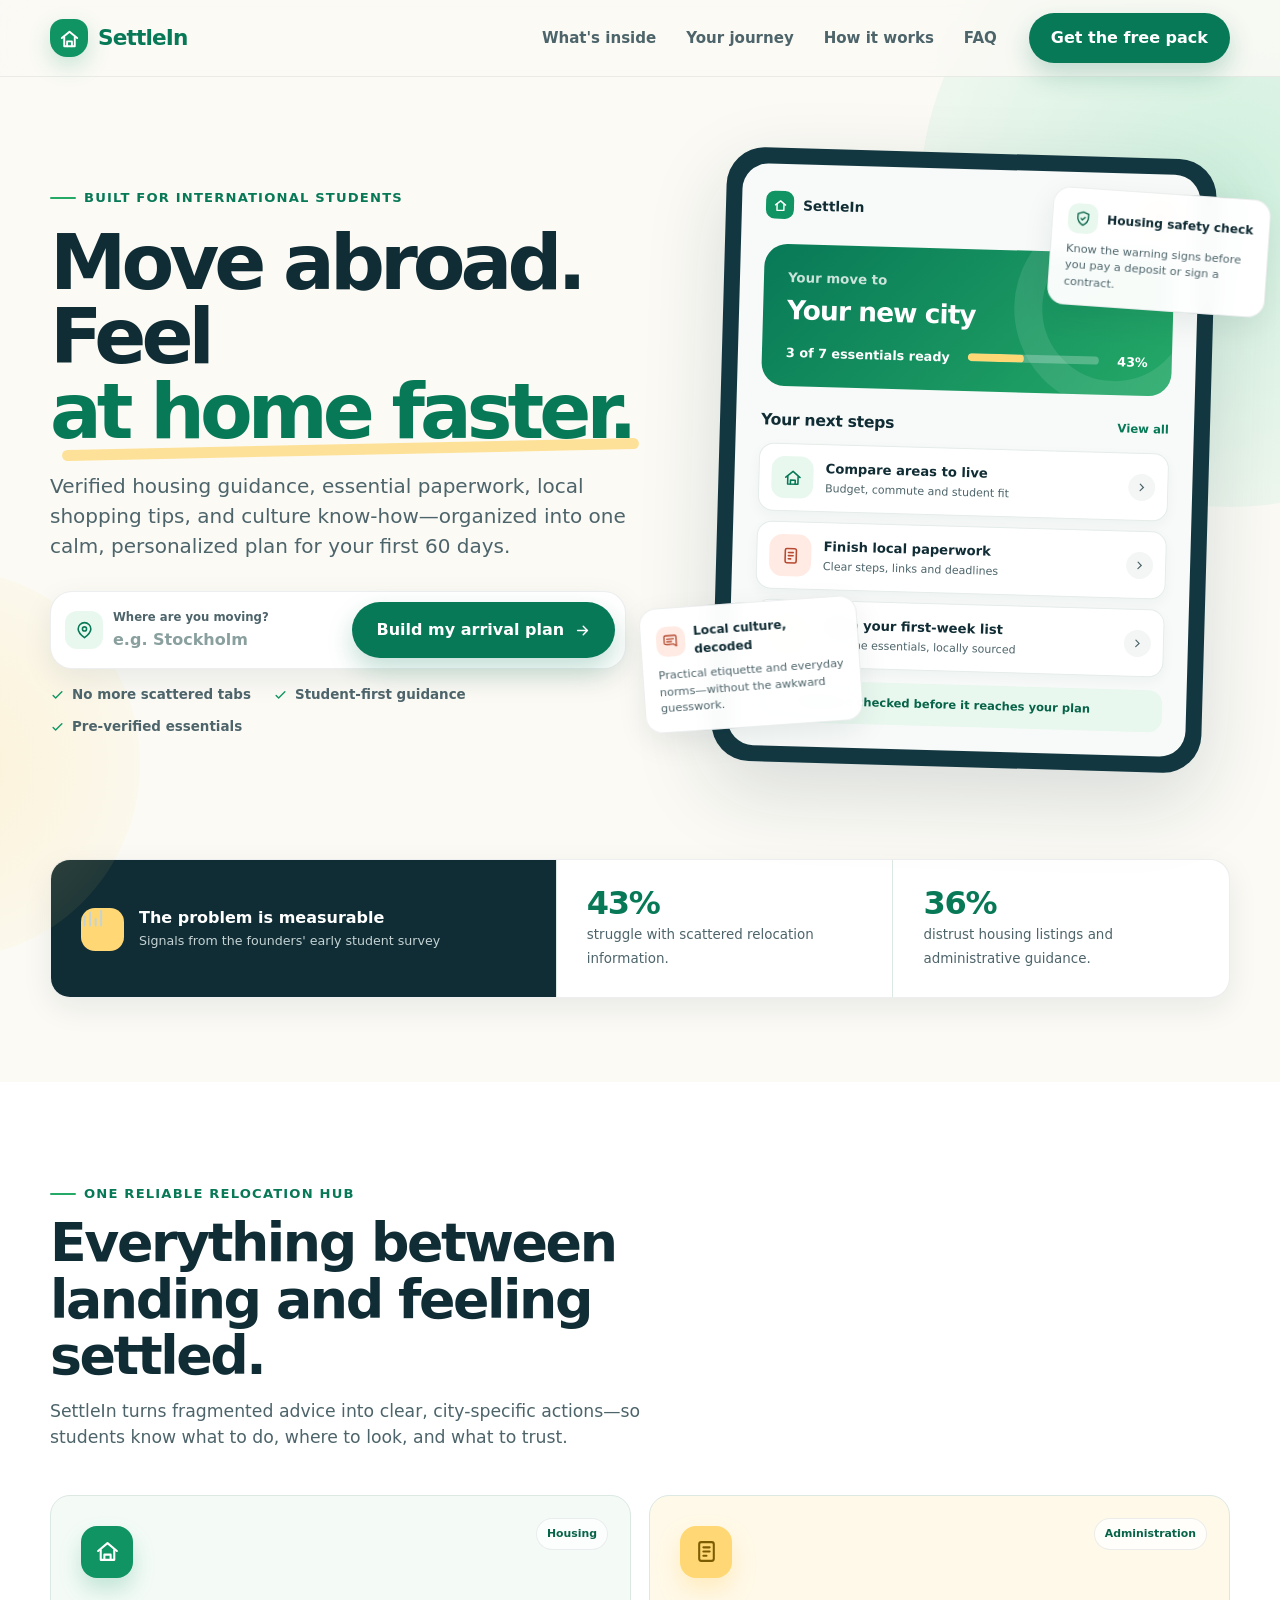
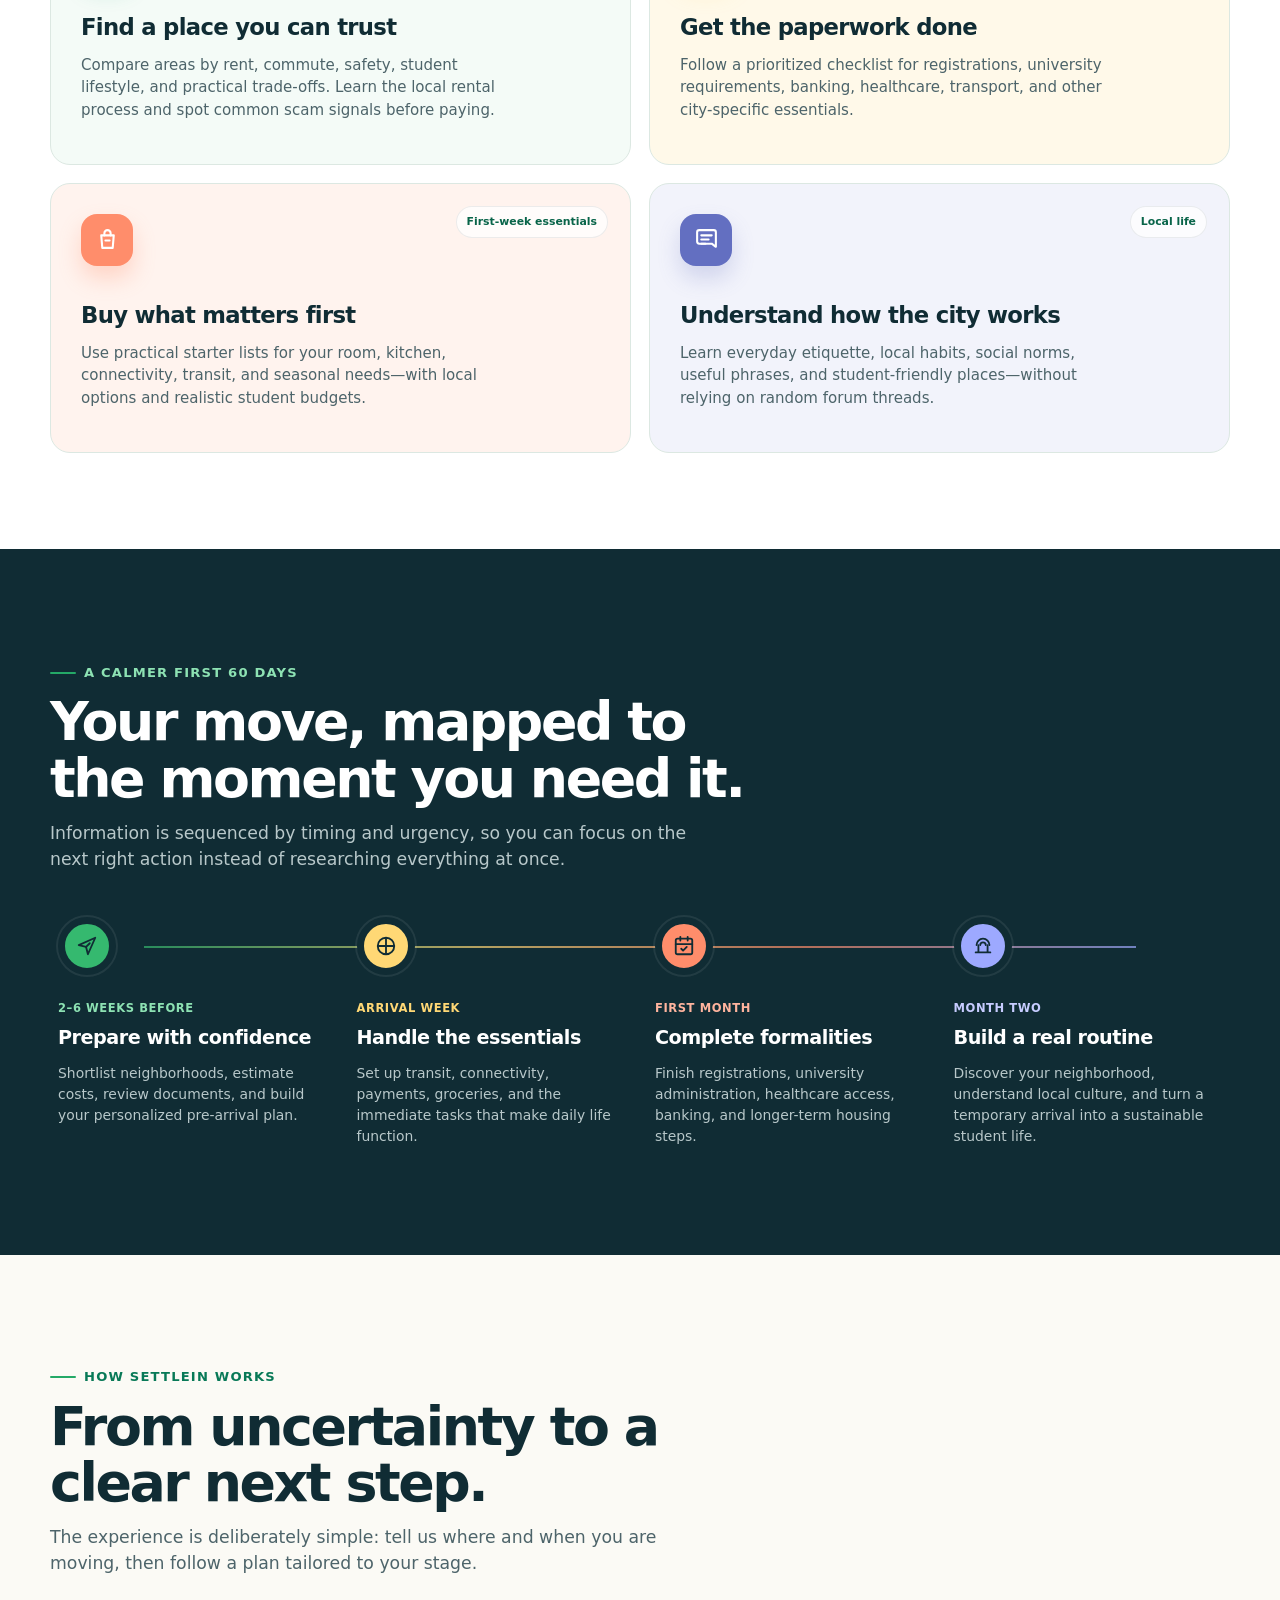
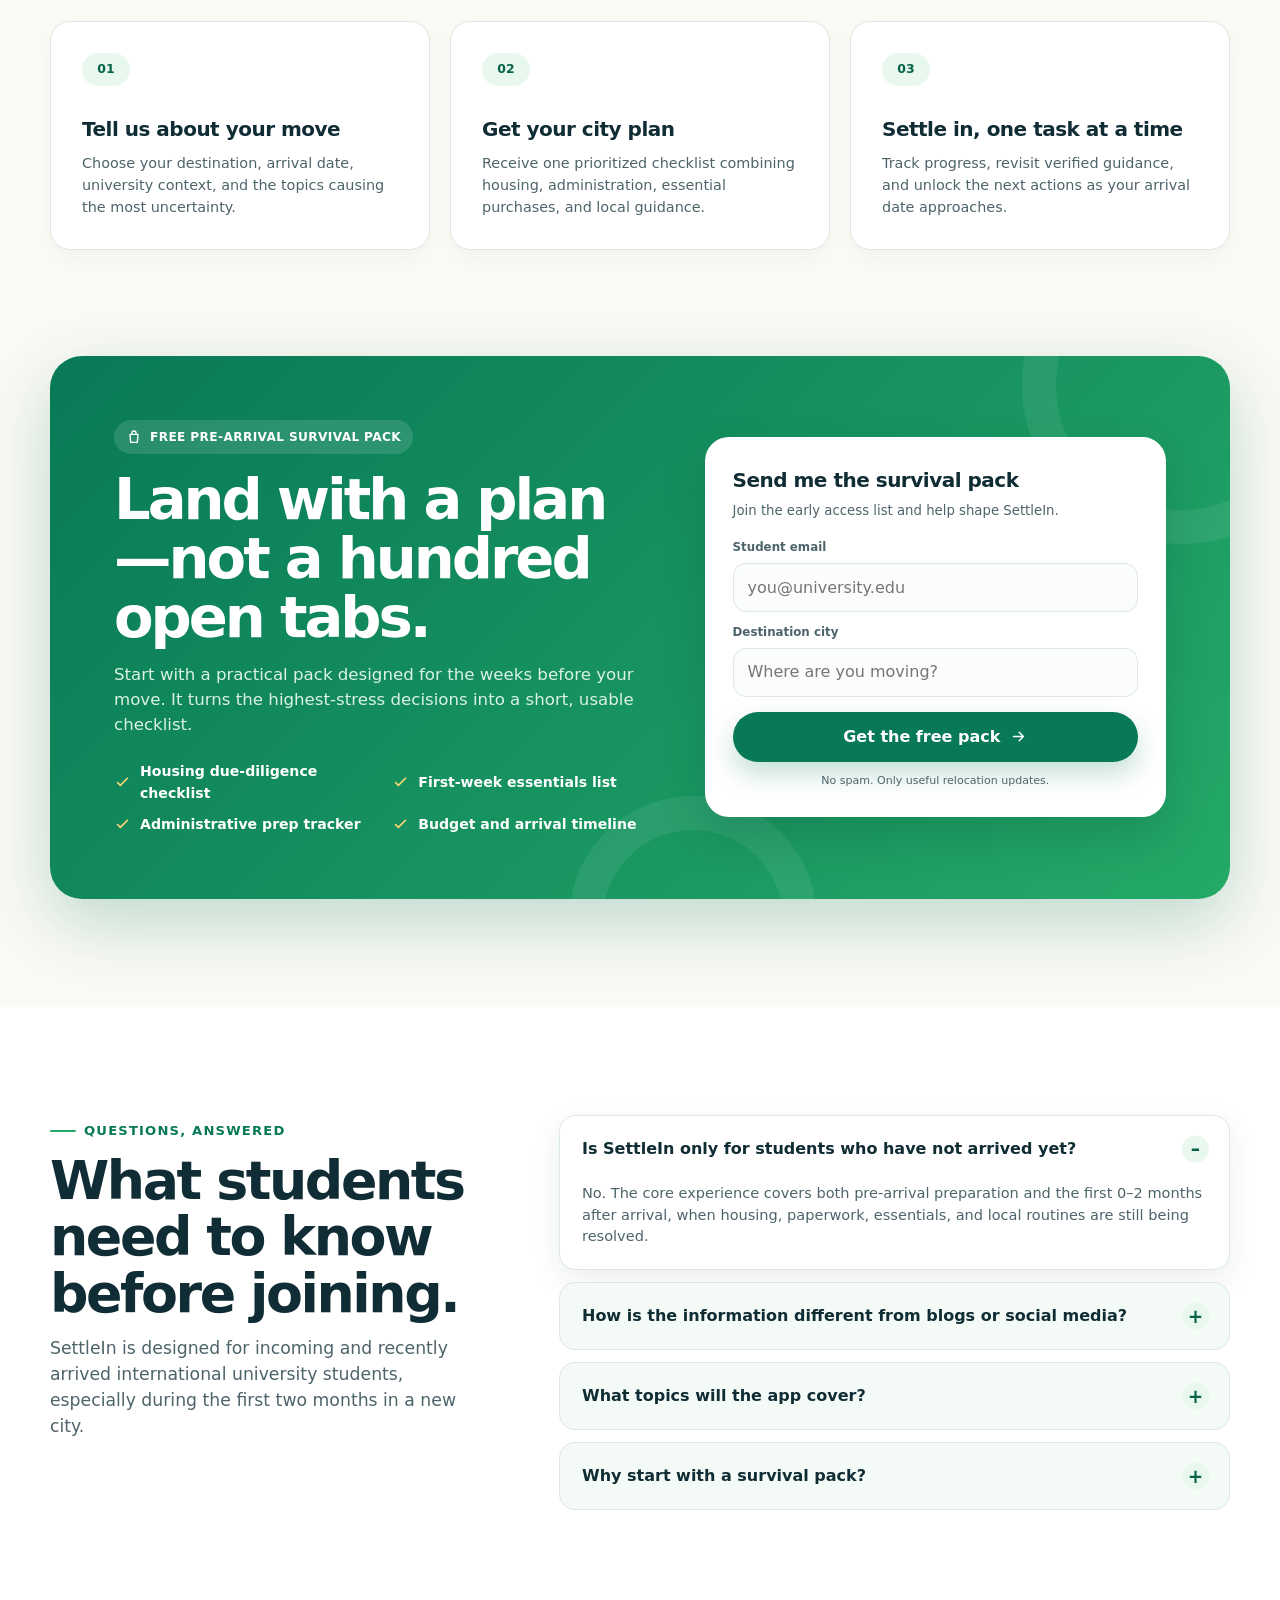
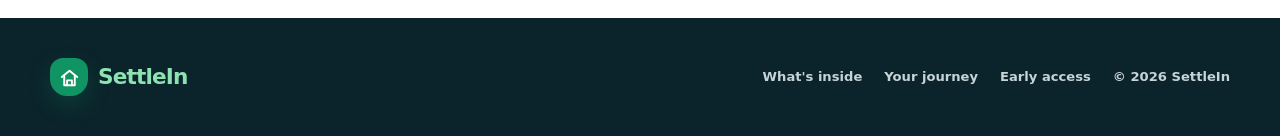
==== index.html @ c7754158 "Rename settlein_landing_page.html to index.html" ====
<!DOCTYPE html>
<html lang="en">
<head>
  <meta charset="UTF-8" />
  <meta name="viewport" content="width=device-width, initial-scale=1.0" />
  <meta name="description" content="SettleIn helps international students move to a new city with verified housing guidance, administrative checklists, local essentials, and culture tips in one personalized plan." />
  <title>SettleIn — Move abroad. Feel at home faster.</title>
  <style>
    :root {
      --ink: #102c34;
      --ink-soft: #4d646a;
      --green-900: #086449;
      --green-800: #087957;
      --green-700: #119463;
      --green-600: #24a967;
      --green-500: #35b96f;
      --mint-200: #ccefdc;
      --mint-100: #e9f8ef;
      --mint-50: #f4fbf7;
      --cream: #fbfaf5;
      --white: #ffffff;
      --sand: #f0eadc;
      --coral: #ff8d6b;
      --yellow: #ffd875;
      --line: #dce8e2;
      --shadow-sm: 0 10px 30px rgba(16, 44, 52, 0.08);
      --shadow-lg: 0 28px 80px rgba(16, 44, 52, 0.15);
      --radius-sm: 12px;
      --radius-md: 20px;
      --radius-lg: 32px;
      --max-width: 1180px;
    }

    * { box-sizing: border-box; }

    html {
      scroll-behavior: smooth;
      scroll-padding-top: 90px;
    }

    body {
      margin: 0;
      font-family: Inter, ui-sans-serif, system-ui, -apple-system, BlinkMacSystemFont, "Segoe UI", sans-serif;
      color: var(--ink);
      background: var(--cream);
      line-height: 1.5;
      -webkit-font-smoothing: antialiased;
      overflow-x: hidden;
    }

    a { color: inherit; text-decoration: none; }
    button, input, select { font: inherit; }
    img, svg { display: block; max-width: 100%; }

    .container {
      width: min(var(--max-width), calc(100% - 40px));
      margin: 0 auto;
    }

    .eyebrow {
      display: inline-flex;
      align-items: center;
      gap: 8px;
      color: var(--green-800);
      font-size: 0.82rem;
      font-weight: 800;
      letter-spacing: 0.09em;
      text-transform: uppercase;
    }

    .eyebrow::before {
      content: "";
      width: 26px;
      height: 2px;
      background: var(--green-600);
      border-radius: 99px;
    }

    .section-heading {
      max-width: 720px;
      margin-bottom: 44px;
    }

    .section-heading h2 {
      margin: 12px 0 14px;
      font-size: clamp(2rem, 4.2vw, 3.5rem);
      line-height: 1.05;
      letter-spacing: -0.045em;
    }

    .section-heading p {
      margin: 0;
      color: var(--ink-soft);
      font-size: 1.08rem;
      max-width: 640px;
    }

    .button {
      min-height: 50px;
      display: inline-flex;
      align-items: center;
      justify-content: center;
      gap: 10px;
      border: 0;
      border-radius: 999px;
      padding: 0 22px;
      font-weight: 800;
      cursor: pointer;
      transition: transform 180ms ease, box-shadow 180ms ease, background 180ms ease;
    }

    .button:hover { transform: translateY(-2px); }
    .button:focus-visible { outline: 3px solid rgba(255, 216, 117, 0.9); outline-offset: 3px; }

    .button-primary {
      color: var(--white);
      background: var(--green-800);
      box-shadow: 0 12px 26px rgba(8, 121, 87, 0.24);
    }

    .button-primary:hover { background: var(--green-900); }

    .button-light {
      color: var(--green-900);
      background: var(--white);
      box-shadow: 0 12px 28px rgba(16, 44, 52, 0.12);
    }

    .button-ghost {
      color: var(--ink);
      background: transparent;
      border: 1px solid rgba(16, 44, 52, 0.12);
    }

    .button svg { width: 17px; height: 17px; }

    /* Navigation */
    .site-header {
      position: sticky;
      top: 0;
      z-index: 20;
      background: rgba(251, 250, 245, 0.86);
      border-bottom: 1px solid rgba(16, 44, 52, 0.07);
      backdrop-filter: blur(16px);
    }

    .nav {
      min-height: 76px;
      display: flex;
      align-items: center;
      justify-content: space-between;
      gap: 28px;
    }

    .brand {
      display: inline-flex;
      align-items: center;
      gap: 10px;
      font-size: 1.35rem;
      font-weight: 900;
      letter-spacing: -0.04em;
    }

    .brand-mark {
      width: 38px;
      height: 38px;
      border-radius: 13px 13px 17px 17px;
      background: var(--green-700);
      display: grid;
      place-items: center;
      box-shadow: 0 9px 22px rgba(17, 148, 99, 0.22);
    }

    .brand-mark svg { width: 23px; height: 23px; }
    .brand span:last-child { color: var(--green-800); }

    .nav-links {
      display: flex;
      align-items: center;
      justify-content: center;
      gap: 30px;
      margin-left: auto;
    }

    .nav-links a {
      color: var(--ink-soft);
      font-size: 0.94rem;
      font-weight: 700;
      transition: color 160ms ease;
    }

    .nav-links a:hover { color: var(--ink); }
    .nav-cta { margin-left: 4px; }

    .menu-button {
      display: none;
      width: 44px;
      height: 44px;
      border: 1px solid var(--line);
      background: var(--white);
      border-radius: 14px;
      place-items: center;
      cursor: pointer;
    }

    .menu-button svg { width: 21px; height: 21px; }

    /* Hero */
    .hero {
      position: relative;
      padding: 76px 0 92px;
      isolation: isolate;
    }

    .hero::before {
      content: "";
      position: absolute;
      z-index: -2;
      width: 620px;
      height: 620px;
      right: -260px;
      top: -190px;
      border-radius: 50%;
      background: radial-gradient(circle at center, rgba(204, 239, 220, 0.95), rgba(204, 239, 220, 0));
    }

    .hero::after {
      content: "";
      position: absolute;
      z-index: -2;
      width: 390px;
      height: 390px;
      left: -250px;
      bottom: -100px;
      border-radius: 50%;
      background: radial-gradient(circle at center, rgba(255, 216, 117, 0.24), rgba(255, 216, 117, 0));
    }

    .hero-grid {
      display: grid;
      grid-template-columns: minmax(0, 1.04fr) minmax(420px, 0.96fr);
      align-items: center;
      gap: 72px;
    }

    .hero-copy h1 {
      margin: 18px 0 22px;
      max-width: 700px;
      font-size: clamp(3.15rem, 6vw, 5.65rem);
      line-height: 0.97;
      letter-spacing: -0.065em;
    }

    .hero-copy h1 .highlight {
      position: relative;
      color: var(--green-800);
      white-space: nowrap;
    }

    .hero-copy h1 .highlight::after {
      content: "";
      position: absolute;
      left: 2%;
      right: -1%;
      bottom: 1px;
      height: 11px;
      border-radius: 99px;
      background: var(--yellow);
      z-index: -1;
      transform: rotate(-1.2deg);
      opacity: 0.72;
    }

    .hero-copy > p {
      max-width: 610px;
      margin: 0 0 30px;
      color: var(--ink-soft);
      font-size: clamp(1.07rem, 1.7vw, 1.25rem);
    }

    .hero-form {
      max-width: 650px;
      display: grid;
      grid-template-columns: minmax(0, 1fr) auto;
      align-items: center;
      gap: 12px;
      padding: 10px;
      background: var(--white);
      border: 1px solid rgba(16, 44, 52, 0.08);
      border-radius: 22px;
      box-shadow: var(--shadow-sm);
    }

    .city-input-wrap {
      display: grid;
      grid-template-columns: 42px minmax(0, 1fr);
      align-items: center;
      gap: 6px;
      padding-left: 4px;
    }

    .input-icon {
      width: 38px;
      height: 38px;
      display: grid;
      place-items: center;
      border-radius: 12px;
      color: var(--green-800);
      background: var(--mint-100);
    }

    .input-icon svg { width: 19px; height: 19px; }

    .input-stack label {
      display: block;
      margin-bottom: 1px;
      color: var(--ink-soft);
      font-size: 0.73rem;
      font-weight: 700;
    }

    .input-stack input {
      width: 100%;
      padding: 0;
      border: 0;
      outline: 0;
      color: var(--ink);
      background: transparent;
      font-weight: 800;
    }

    .input-stack input::placeholder { color: #8aa09f; }

    .hero-form .button { min-height: 56px; padding-inline: 24px; }

    .microcopy {
      display: flex;
      align-items: center;
      flex-wrap: wrap;
      gap: 12px 22px;
      margin-top: 16px;
      color: var(--ink-soft);
      font-size: 0.84rem;
      font-weight: 650;
    }

    .microcopy span {
      display: inline-flex;
      align-items: center;
      gap: 7px;
    }

    .microcopy svg { width: 15px; height: 15px; color: var(--green-700); }

    /* Hero product mockup */
    .hero-visual {
      position: relative;
      min-height: 590px;
      display: grid;
      place-items: center;
    }

    .route-line {
      position: absolute;
      inset: 5% 1% 0;
      z-index: -1;
      opacity: 0.75;
    }

    .product-shell {
      position: relative;
      width: min(100%, 490px);
      padding: 16px;
      border-radius: 38px;
      background: #133740;
      box-shadow: var(--shadow-lg);
      transform: rotate(1.6deg);
    }

    .product-screen {
      position: relative;
      overflow: hidden;
      min-height: 548px;
      padding: 24px;
      border-radius: 26px;
      background: #f7faf8;
    }

    .screen-topbar {
      display: flex;
      align-items: center;
      justify-content: space-between;
      gap: 16px;
      margin-bottom: 22px;
    }

    .mini-brand {
      display: flex;
      align-items: center;
      gap: 9px;
      font-size: 0.86rem;
      font-weight: 900;
    }

    .mini-dot {
      width: 28px;
      height: 28px;
      display: grid;
      place-items: center;
      border-radius: 9px;
      color: var(--white);
      background: var(--green-700);
    }

    .avatar {
      width: 34px;
      height: 34px;
      border: 3px solid var(--white);
      border-radius: 50%;
      background: linear-gradient(145deg, var(--yellow), var(--coral));
      box-shadow: 0 6px 14px rgba(16, 44, 52, 0.12);
    }

    .welcome-card {
      position: relative;
      overflow: hidden;
      padding: 24px;
      border-radius: 23px;
      color: var(--white);
      background: linear-gradient(135deg, var(--green-800), var(--green-600));
    }

    .welcome-card::after {
      content: "";
      position: absolute;
      width: 145px;
      height: 145px;
      right: -42px;
      top: -45px;
      border-radius: 50%;
      border: 28px solid rgba(255,255,255,0.10);
    }

    .welcome-card small {
      display: block;
      margin-bottom: 7px;
      font-weight: 700;
      opacity: 0.78;
    }

    .welcome-card h3 {
      position: relative;
      z-index: 1;
      margin: 0 0 18px;
      max-width: 300px;
      font-size: 1.65rem;
      line-height: 1.12;
      letter-spacing: -0.035em;
    }

    .progress-row {
      position: relative;
      z-index: 1;
      display: flex;
      align-items: center;
      justify-content: space-between;
      gap: 18px;
      font-size: 0.8rem;
      font-weight: 750;
    }

    .progress-track {
      flex: 1;
      height: 8px;
      overflow: hidden;
      border-radius: 99px;
      background: rgba(255,255,255,0.25);
    }

    .progress-fill {
      width: 43%;
      height: 100%;
      border-radius: inherit;
      background: var(--yellow);
    }

    .screen-section-title {
      display: flex;
      align-items: center;
      justify-content: space-between;
      gap: 16px;
      margin: 22px 1px 12px;
    }

    .screen-section-title h4 {
      margin: 0;
      font-size: 0.98rem;
      letter-spacing: -0.02em;
    }

    .screen-section-title a {
      color: var(--green-800);
      font-size: 0.73rem;
      font-weight: 800;
    }

    .task-list { display: grid; gap: 10px; }

    .task-card {
      display: grid;
      grid-template-columns: 42px minmax(0, 1fr) auto;
      align-items: center;
      gap: 12px;
      padding: 12px;
      border-radius: 15px;
      background: var(--white);
      border: 1px solid #e5ede9;
      box-shadow: 0 5px 14px rgba(16, 44, 52, 0.04);
    }

    .task-icon {
      width: 42px;
      height: 42px;
      display: grid;
      place-items: center;
      border-radius: 13px;
      color: var(--green-800);
      background: var(--mint-100);
    }

    .task-icon.coral { color: #b64b31; background: #ffebe4; }
    .task-icon.yellow { color: #966d00; background: #fff5d8; }
    .task-icon svg { width: 19px; height: 19px; }

    .task-copy strong {
      display: block;
      margin-bottom: 2px;
      font-size: 0.82rem;
    }

    .task-copy span {
      display: block;
      color: var(--ink-soft);
      font-size: 0.69rem;
    }

    .task-arrow {
      width: 27px;
      height: 27px;
      display: grid;
      place-items: center;
      border-radius: 50%;
      color: var(--ink-soft);
      background: #f3f6f4;
    }

    .task-arrow svg { width: 13px; height: 13px; }

    .verified-strip {
      display: flex;
      align-items: center;
      gap: 9px;
      margin-top: 13px;
      padding: 12px 14px;
      border-radius: 14px;
      color: var(--green-900);
      background: var(--mint-100);
      font-size: 0.72rem;
      font-weight: 800;
    }

    .verified-strip svg { width: 17px; height: 17px; flex: 0 0 auto; }

    .floating-card {
      position: absolute;
      z-index: 3;
      width: 218px;
      padding: 15px;
      border: 1px solid rgba(16, 44, 52, 0.08);
      border-radius: 17px;
      background: rgba(255,255,255,0.96);
      box-shadow: var(--shadow-sm);
      backdrop-filter: blur(10px);
    }

    .floating-card.top {
      top: 40px;
      right: -38px;
      transform: rotate(4deg);
    }

    .floating-card.bottom {
      left: -56px;
      bottom: 40px;
      transform: rotate(-4deg);
    }

    .float-header {
      display: flex;
      align-items: center;
      gap: 9px;
      margin-bottom: 7px;
      font-size: 0.76rem;
      font-weight: 900;
    }

    .float-icon {
      width: 30px;
      height: 30px;
      display: grid;
      place-items: center;
      border-radius: 10px;
      color: var(--green-900);
      background: var(--mint-100);
    }

    .float-icon.coral { color: #b64b31; background: #ffebe4; }
    .float-icon svg { width: 16px; height: 16px; }

    .floating-card p {
      margin: 0;
      color: var(--ink-soft);
      font-size: 0.71rem;
      line-height: 1.45;
    }

    /* Evidence bar */
    .evidence {
      padding: 0 0 84px;
    }

    .evidence-panel {
      display: grid;
      grid-template-columns: 1.2fr 0.8fr 0.8fr;
      align-items: stretch;
      overflow: hidden;
      border: 1px solid rgba(16, 44, 52, 0.08);
      border-radius: var(--radius-md);
      background: var(--white);
      box-shadow: var(--shadow-sm);
    }

    .evidence-intro, .evidence-stat { padding: 27px 30px; }

    .evidence-intro {
      display: flex;
      align-items: center;
      gap: 15px;
      color: var(--white);
      background: var(--ink);
    }

    .evidence-badge {
      flex: 0 0 auto;
      width: 43px;
      height: 43px;
      display: grid;
      place-items: center;
      border-radius: 14px;
      color: var(--ink);
      background: var(--yellow);
    }

    .evidence-badge svg { width: 22px; height: 22px; }
    .evidence-intro strong { display: block; font-size: 1rem; }
    .evidence-intro span { display: block; margin-top: 2px; color: #c5d3d4; font-size: 0.79rem; }

    .evidence-stat {
      border-left: 1px solid var(--line);
    }

    .evidence-stat strong {
      display: block;
      margin-bottom: 3px;
      color: var(--green-800);
      font-size: 2rem;
      line-height: 1;
      letter-spacing: -0.04em;
    }

    .evidence-stat span {
      color: var(--ink-soft);
      font-size: 0.84rem;
      line-height: 1.35;
    }

    /* Benefits */
    .benefits {
      padding: 96px 0;
      background: var(--white);
    }

    .benefit-grid {
      display: grid;
      grid-template-columns: repeat(2, minmax(0, 1fr));
      gap: 18px;
    }

    .benefit-card {
      position: relative;
      overflow: hidden;
      min-height: 270px;
      padding: 30px;
      border-radius: var(--radius-md);
      background: var(--mint-50);
      border: 1px solid var(--line);
      transition: transform 200ms ease, box-shadow 200ms ease;
    }

    .benefit-card:hover {
      transform: translateY(-4px);
      box-shadow: var(--shadow-sm);
    }

    .benefit-card:nth-child(2) { background: #fff9e9; }
    .benefit-card:nth-child(3) { background: #fff3ee; }
    .benefit-card:nth-child(4) { background: #f2f3fb; }

    .benefit-icon {
      width: 52px;
      height: 52px;
      display: grid;
      place-items: center;
      margin-bottom: 32px;
      border-radius: 16px;
      color: var(--white);
      background: var(--green-700);
      box-shadow: 0 12px 22px rgba(17, 148, 99, 0.22);
    }

    .benefit-card:nth-child(2) .benefit-icon { color: #7c5c00; background: var(--yellow); box-shadow: 0 12px 22px rgba(255, 216, 117, 0.35); }
    .benefit-card:nth-child(3) .benefit-icon { background: var(--coral); box-shadow: 0 12px 22px rgba(255, 141, 107, 0.30); }
    .benefit-card:nth-child(4) .benefit-icon { background: #636fc1; box-shadow: 0 12px 22px rgba(99, 111, 193, 0.24); }
    .benefit-icon svg { width: 25px; height: 25px; }

    .benefit-card h3 {
      margin: 0 0 10px;
      font-size: 1.42rem;
      letter-spacing: -0.03em;
    }

    .benefit-card p {
      max-width: 430px;
      margin: 0;
      color: var(--ink-soft);
      font-size: 0.94rem;
    }

    .benefit-tag {
      position: absolute;
      right: 22px;
      top: 22px;
      padding: 7px 10px;
      border-radius: 999px;
      color: var(--green-900);
      background: rgba(255,255,255,0.75);
      border: 1px solid rgba(16,44,52,0.08);
      font-size: 0.68rem;
      font-weight: 850;
    }

    /* Timeline */
    .timeline-section {
      padding: 108px 0;
      background: var(--ink);
      color: var(--white);
    }

    .timeline-section .eyebrow { color: #8de2b3; }
    .timeline-section .section-heading p { color: #b8c8ca; }

    .timeline {
      position: relative;
      display: grid;
      grid-template-columns: repeat(4, minmax(0, 1fr));
      gap: 14px;
    }

    .timeline::before {
      content: "";
      position: absolute;
      left: 8%;
      right: 8%;
      top: 29px;
      height: 2px;
      background: linear-gradient(90deg, var(--green-500), var(--yellow), var(--coral), #9da9ff);
      opacity: 0.68;
    }

    .timeline-card {
      position: relative;
      z-index: 1;
      padding: 0 8px;
    }

    .timeline-dot {
      width: 58px;
      height: 58px;
      display: grid;
      place-items: center;
      margin-bottom: 25px;
      border: 7px solid var(--ink);
      border-radius: 50%;
      color: var(--ink);
      background: var(--green-500);
      box-shadow: 0 0 0 2px rgba(255,255,255,0.08);
    }

    .timeline-card:nth-child(2) .timeline-dot { background: var(--yellow); }
    .timeline-card:nth-child(3) .timeline-dot { background: var(--coral); }
    .timeline-card:nth-child(4) .timeline-dot { background: #9da9ff; }
    .timeline-dot svg { width: 22px; height: 22px; }

    .timeline-card small {
      display: block;
      margin-bottom: 7px;
      color: #8de2b3;
      font-size: 0.72rem;
      font-weight: 850;
      letter-spacing: 0.05em;
      text-transform: uppercase;
    }

    .timeline-card:nth-child(2) small { color: var(--yellow); }
    .timeline-card:nth-child(3) small { color: #ffb49e; }
    .timeline-card:nth-child(4) small { color: #c7ccff; }

    .timeline-card h3 {
      margin: 0 0 10px;
      font-size: 1.2rem;
      letter-spacing: -0.025em;
    }

    .timeline-card p {
      margin: 0;
      color: #b8c8ca;
      font-size: 0.87rem;
    }

    /* How it works */
    .how {
      padding: 106px 0;
    }

    .steps {
      display: grid;
      grid-template-columns: repeat(3, minmax(0, 1fr));
      gap: 20px;
      counter-reset: steps;
    }

    .step-card {
      counter-increment: steps;
      position: relative;
      padding: 31px;
      border: 1px solid var(--line);
      border-radius: var(--radius-md);
      background: var(--white);
      box-shadow: 0 8px 22px rgba(16, 44, 52, 0.04);
    }

    .step-card::before {
      content: "0" counter(steps);
      display: inline-flex;
      align-items: center;
      justify-content: center;
      width: 48px;
      height: 33px;
      margin-bottom: 28px;
      border-radius: 999px;
      color: var(--green-900);
      background: var(--mint-100);
      font-size: 0.78rem;
      font-weight: 900;
    }

    .step-card h3 {
      margin: 0 0 9px;
      font-size: 1.25rem;
      letter-spacing: -0.025em;
    }

    .step-card p {
      margin: 0;
      color: var(--ink-soft);
      font-size: 0.9rem;
    }

    /* Lead magnet */
    .pack-section { padding: 0 0 108px; }

    .pack-panel {
      position: relative;
      overflow: hidden;
      display: grid;
      grid-template-columns: 1fr 0.86fr;
      align-items: center;
      gap: 54px;
      padding: 64px;
      border-radius: var(--radius-lg);
      background: linear-gradient(135deg, var(--green-800), var(--green-600));
      color: var(--white);
      box-shadow: 0 24px 70px rgba(8, 121, 87, 0.25);
    }

    .pack-panel::before, .pack-panel::after {
      content: "";
      position: absolute;
      border-radius: 50%;
      border: 34px solid rgba(255,255,255,0.07);
    }

    .pack-panel::before { width: 250px; height: 250px; right: -110px; top: -130px; }
    .pack-panel::after { width: 180px; height: 180px; left: 44%; bottom: -145px; }

    .pack-copy, .pack-form-card { position: relative; z-index: 1; }

    .pack-kicker {
      display: inline-flex;
      align-items: center;
      gap: 8px;
      margin-bottom: 17px;
      padding: 8px 12px;
      border-radius: 999px;
      background: rgba(255,255,255,0.13);
      font-size: 0.76rem;
      font-weight: 850;
      letter-spacing: 0.03em;
      text-transform: uppercase;
    }

    .pack-kicker svg { width: 16px; height: 16px; }

    .pack-copy h2 {
      margin: 0 0 15px;
      max-width: 600px;
      font-size: clamp(2.25rem, 4.5vw, 4rem);
      line-height: 1.02;
      letter-spacing: -0.052em;
    }

    .pack-copy p {
      max-width: 570px;
      margin: 0 0 24px;
      color: #dbf2e6;
      font-size: 1.04rem;
    }

    .pack-list {
      display: grid;
      grid-template-columns: repeat(2, minmax(0, 1fr));
      gap: 10px 20px;
      margin: 0;
      padding: 0;
      list-style: none;
    }

    .pack-list li {
      display: flex;
      align-items: center;
      gap: 9px;
      font-size: 0.88rem;
      font-weight: 700;
    }

    .pack-list svg { width: 17px; height: 17px; color: var(--yellow); flex: 0 0 auto; }

    .pack-form-card {
      padding: 28px;
      border-radius: 24px;
      color: var(--ink);
      background: var(--white);
      box-shadow: 0 20px 45px rgba(2, 63, 43, 0.20);
    }

    .pack-form-card h3 {
      margin: 0 0 6px;
      font-size: 1.25rem;
      letter-spacing: -0.025em;
    }

    .pack-form-card > p {
      margin: 0 0 18px;
      color: var(--ink-soft);
      font-size: 0.83rem;
    }

    .field { margin-bottom: 12px; }

    .field label {
      display: block;
      margin-bottom: 6px;
      color: var(--ink-soft);
      font-size: 0.74rem;
      font-weight: 800;
    }

    .field input {
      width: 100%;
      min-height: 49px;
      padding: 0 14px;
      border: 1px solid var(--line);
      border-radius: 13px;
      color: var(--ink);
      background: #fbfdfc;
      outline: 0;
      transition: border-color 160ms ease, box-shadow 160ms ease;
    }

    .field input:focus {
      border-color: var(--green-600);
      box-shadow: 0 0 0 4px rgba(53, 185, 111, 0.13);
    }

    .pack-form-card .button { width: 100%; margin-top: 3px; }

    .privacy-note {
      margin: 11px 0 0 !important;
      text-align: center;
      font-size: 0.69rem !important;
    }

    /* FAQ */
    .faq-section {
      padding: 108px 0;
      background: var(--white);
    }

    .faq-layout {
      display: grid;
      grid-template-columns: 0.78fr 1.22fr;
      gap: 80px;
      align-items: start;
    }

    .faq-layout .section-heading {
      position: sticky;
      top: 110px;
      margin: 0;
    }

    .faq-list { display: grid; gap: 12px; }

    details {
      border: 1px solid var(--line);
      border-radius: 16px;
      background: var(--mint-50);
      transition: background 160ms ease;
    }

    details[open] { background: var(--white); box-shadow: var(--shadow-sm); }

    summary {
      position: relative;
      padding: 21px 56px 21px 22px;
      cursor: pointer;
      list-style: none;
      font-weight: 850;
    }

    summary::-webkit-details-marker { display: none; }

    summary::after {
      content: "+";
      position: absolute;
      right: 20px;
      top: 50%;
      width: 27px;
      height: 27px;
      display: grid;
      place-items: center;
      border-radius: 50%;
      color: var(--green-900);
      background: var(--mint-100);
      transform: translateY(-50%);
      font-size: 1.16rem;
      line-height: 1;
    }

    details[open] summary::after { content: "–"; }

    .faq-answer {
      padding: 0 22px 22px;
      color: var(--ink-soft);
      font-size: 0.91rem;
    }

    /* Footer */
    .site-footer {
      padding: 40px 0;
      color: #c6d4d5;
      background: #0b242b;
    }

    .footer-row {
      display: flex;
      align-items: center;
      justify-content: space-between;
      gap: 24px;
    }

    .site-footer .brand { color: var(--white); }
    .site-footer .brand span:last-child { color: #8de2b3; }

    .footer-links {
      display: flex;
      align-items: center;
      gap: 22px;
      font-size: 0.82rem;
      font-weight: 700;
    }

    .footer-links a:hover { color: var(--white); }

    /* Toast */
    .toast {
      position: fixed;
      z-index: 50;
      left: 50%;
      bottom: 28px;
      min-width: min(92vw, 410px);
      padding: 15px 18px;
      border-radius: 15px;
      color: var(--white);
      background: var(--ink);
      box-shadow: 0 18px 44px rgba(16,44,52,0.28);
      transform: translate(-50%, 120px);
      opacity: 0;
      pointer-events: none;
      transition: transform 260ms ease, opacity 260ms ease;
      font-size: 0.9rem;
      font-weight: 750;
    }

    .toast.show { transform: translate(-50%, 0); opacity: 1; }

    /* Responsive */
    @media (max-width: 1060px) {
      .hero-grid { gap: 38px; grid-template-columns: minmax(0, 1fr) minmax(380px, 0.82fr); }
      .floating-card.top { right: -12px; }
      .floating-card.bottom { left: -12px; }
      .pack-panel { padding: 48px; gap: 34px; }
      .faq-layout { gap: 48px; }
    }

    @media (max-width: 900px) {
      .nav-links, .nav-cta { display: none; }
      .menu-button { display: grid; }

      .nav-links.open {
        position: absolute;
        top: 76px;
        left: 20px;
        right: 20px;
        display: grid;
        gap: 0;
        padding: 10px;
        border: 1px solid var(--line);
        border-radius: 18px;
        background: var(--white);
        box-shadow: var(--shadow-sm);
      }

      .nav-links.open a { padding: 14px 12px; border-radius: 10px; }
      .nav-links.open a:hover { background: var(--mint-50); }

      .hero { padding-top: 56px; }
      .hero-grid { grid-template-columns: 1fr; gap: 58px; }
      .hero-copy { text-align: center; }
      .hero-copy h1, .hero-copy > p, .hero-form { margin-left: auto; margin-right: auto; }
      .microcopy { justify-content: center; }
      .hero-visual { min-height: 560px; }
      .product-shell { width: min(90%, 490px); }
      .floating-card.top { right: 4%; }
      .floating-card.bottom { left: 3%; }

      .evidence-panel { grid-template-columns: 1fr 1fr; }
      .evidence-intro { grid-column: 1 / -1; }
      .evidence-stat:first-of-type { border-left: 0; }

      .timeline { grid-template-columns: repeat(2, minmax(0, 1fr)); gap: 36px 18px; }
      .timeline::before { display: none; }

      .pack-panel { grid-template-columns: 1fr; }
      .pack-copy { text-align: center; }
      .pack-copy p { margin-inline: auto; }
      .pack-list { max-width: 540px; margin-inline: auto; text-align: left; }
      .pack-form-card { width: min(100%, 560px); margin-inline: auto; }

      .faq-layout { grid-template-columns: 1fr; }
      .faq-layout .section-heading { position: static; }
    }

    @media (max-width: 680px) {
      .container { width: min(100% - 28px, var(--max-width)); }
      .hero { padding: 44px 0 68px; }
      .hero-copy h1 { font-size: clamp(2.75rem, 15vw, 4.2rem); }
      .hero-copy h1 .highlight { white-space: normal; }
      .hero-form { grid-template-columns: 1fr; padding: 12px; }
      .hero-form .button { width: 100%; }
      .city-input-wrap { min-height: 52px; }
      .microcopy { gap: 9px 14px; }

      .hero-visual { min-height: 510px; }
      .product-shell { width: 100%; padding: 10px; border-radius: 28px; transform: none; }
      .product-screen { min-height: auto; padding: 18px; border-radius: 20px; }
      .floating-card { display: none; }
      .route-line { inset: 0; }

      .evidence { padding-bottom: 64px; }
      .evidence-panel { grid-template-columns: 1fr; }
      .evidence-stat { border-left: 0; border-top: 1px solid var(--line); }
      .evidence-intro, .evidence-stat { padding: 23px; }

      .benefits, .how, .faq-section, .timeline-section { padding: 78px 0; }
      .section-heading { margin-bottom: 32px; }
      .benefit-grid, .steps, .timeline { grid-template-columns: 1fr; }
      .benefit-card { min-height: 250px; padding: 24px; }
      .benefit-icon { margin-bottom: 26px; }
      .timeline-card { display: grid; grid-template-columns: 58px 1fr; column-gap: 17px; padding: 0; }
      .timeline-dot { grid-row: 1 / span 3; margin: 0; }
      .timeline-card small { margin-top: 4px; }
      .timeline-card p { grid-column: 2; }

      .pack-section { padding-bottom: 78px; }
      .pack-panel { padding: 34px 20px; border-radius: 24px; }
      .pack-list { grid-template-columns: 1fr; }
      .pack-form-card { padding: 22px; }

      .footer-row { flex-direction: column; align-items: flex-start; }
      .footer-links { flex-wrap: wrap; gap: 12px 18px; }
    }

    @media (prefers-reduced-motion: reduce) {
      html { scroll-behavior: auto; }
      *, *::before, *::after { transition-duration: 0.01ms !important; animation-duration: 0.01ms !important; animation-iteration-count: 1 !important; }
    }
  </style>
</head>
<body>
  <header class="site-header">
    <div class="container nav">
      <a class="brand" href="#top" aria-label="SettleIn home">
        <span class="brand-mark" aria-hidden="true">
          <svg viewBox="0 0 24 24" fill="none" stroke="white" stroke-width="2" stroke-linecap="round" stroke-linejoin="round">
            <path d="M4 11.5 12 5l8 6.5" />
            <path d="M6.5 10.5V20h11v-9.5" />
            <path d="M9.5 20v-5h5v5" />
          </svg>
        </span>
        <span>Settle<span>In</span></span>
      </a>

      <nav class="nav-links" id="mainNav" aria-label="Primary navigation">
        <a href="#inside">What's inside</a>
        <a href="#journey">Your journey</a>
        <a href="#how">How it works</a>
        <a href="#faq">FAQ</a>
      </nav>

      <a class="button button-primary nav-cta" href="#survival-pack">Get the free pack</a>

      <button class="menu-button" id="menuButton" type="button" aria-label="Open menu" aria-controls="mainNav" aria-expanded="false">
        <svg viewBox="0 0 24 24" fill="none" stroke="currentColor" stroke-width="2" stroke-linecap="round">
          <path d="M4 7h16M4 12h16M4 17h16" />
        </svg>
      </button>
    </div>
  </header>

  <main id="top">
    <section class="hero">
      <div class="container hero-grid">
        <div class="hero-copy">
          <span class="eyebrow">Built for international students</span>
          <h1>Move abroad. Feel <span class="highlight">at home faster.</span></h1>
          <p>Verified housing guidance, essential paperwork, local shopping tips, and culture know-how—organized into one calm, personalized plan for your first 60 days.</p>

          <form class="hero-form" id="cityPlanForm">
            <div class="city-input-wrap">
              <span class="input-icon" aria-hidden="true">
                <svg viewBox="0 0 24 24" fill="none" stroke="currentColor" stroke-width="2" stroke-linecap="round" stroke-linejoin="round">
                  <path d="M20 10c0 5-8 11-8 11S4 15 4 10a8 8 0 1 1 16 0Z" />
                  <circle cx="12" cy="10" r="2.6" />
                </svg>
              </span>
              <div class="input-stack">
                <label for="heroCity">Where are you moving?</label>
                <input id="heroCity" name="city" type="text" placeholder="e.g. Stockholm" autocomplete="address-level2" required />
              </div>
            </div>
            <button class="button button-primary" type="submit">
              Build my arrival plan
              <svg viewBox="0 0 24 24" fill="none" stroke="currentColor" stroke-width="2" stroke-linecap="round" stroke-linejoin="round" aria-hidden="true">
                <path d="M5 12h14M13 6l6 6-6 6" />
              </svg>
            </button>
          </form>

          <div class="microcopy" aria-label="Key product qualities">
            <span>
              <svg viewBox="0 0 24 24" fill="none" stroke="currentColor" stroke-width="2.2" stroke-linecap="round" stroke-linejoin="round"><path d="m5 12 4 4L19 6"/></svg>
              No more scattered tabs
            </span>
            <span>
              <svg viewBox="0 0 24 24" fill="none" stroke="currentColor" stroke-width="2.2" stroke-linecap="round" stroke-linejoin="round"><path d="m5 12 4 4L19 6"/></svg>
              Student-first guidance
            </span>
            <span>
              <svg viewBox="0 0 24 24" fill="none" stroke="currentColor" stroke-width="2.2" stroke-linecap="round" stroke-linejoin="round"><path d="m5 12 4 4L19 6"/></svg>
              Pre-verified essentials
            </span>
          </div>
        </div>

        <div class="hero-visual" aria-label="Preview of the SettleIn student relocation dashboard">
          <svg class="route-line" viewBox="0 0 600 620" fill="none" aria-hidden="true">
            <path d="M38 463C132 560 229 572 285 478c61-103-11-183 63-269 58-68 125-46 205-126" stroke="#95d8b4" stroke-width="3" stroke-linecap="round" stroke-dasharray="9 12"/>
            <circle cx="39" cy="463" r="8" fill="#FF8D6B"/>
            <path d="m546 71 20 8-14 17" stroke="#087957" stroke-width="4" stroke-linecap="round" stroke-linejoin="round"/>
          </svg>

          <div class="product-shell">
            <div class="product-screen">
              <div class="screen-topbar">
                <div class="mini-brand">
                  <span class="mini-dot">
                    <svg width="15" height="15" viewBox="0 0 24 24" fill="none" stroke="currentColor" stroke-width="2.3" stroke-linecap="round" stroke-linejoin="round"><path d="M4 11.5 12 5l8 6.5"/><path d="M6.5 10.5V20h11v-9.5"/></svg>
                  </span>
                  SettleIn
                </div>
                <span class="avatar" aria-hidden="true"></span>
              </div>

              <div class="welcome-card">
                <small>Your move to</small>
                <h3 id="previewCity">Your new city</h3>
                <div class="progress-row">
                  <span>3 of 7 essentials ready</span>
                  <div class="progress-track" aria-hidden="true"><div class="progress-fill"></div></div>
                  <span>43%</span>
                </div>
              </div>

              <div class="screen-section-title">
                <h4>Your next steps</h4>
                <a href="#inside">View all</a>
              </div>

              <div class="task-list">
                <div class="task-card">
                  <span class="task-icon">
                    <svg viewBox="0 0 24 24" fill="none" stroke="currentColor" stroke-width="2" stroke-linecap="round" stroke-linejoin="round"><path d="M3 11.5 12 4l9 7.5"/><path d="M5.5 10.5V20h13v-9.5"/><path d="M9 20v-5h6v5"/></svg>
                  </span>
                  <span class="task-copy"><strong>Compare areas to live</strong><span>Budget, commute and student fit</span></span>
                  <span class="task-arrow"><svg viewBox="0 0 24 24" fill="none" stroke="currentColor" stroke-width="2.2" stroke-linecap="round"><path d="m9 6 6 6-6 6"/></svg></span>
                </div>

                <div class="task-card">
                  <span class="task-icon coral">
                    <svg viewBox="0 0 24 24" fill="none" stroke="currentColor" stroke-width="2" stroke-linecap="round" stroke-linejoin="round"><rect x="5" y="3" width="14" height="18" rx="2"/><path d="M9 8h6M9 12h6M9 16h3"/></svg>
                  </span>
                  <span class="task-copy"><strong>Finish local paperwork</strong><span>Clear steps, links and deadlines</span></span>
                  <span class="task-arrow"><svg viewBox="0 0 24 24" fill="none" stroke="currentColor" stroke-width="2.2" stroke-linecap="round"><path d="m9 6 6 6-6 6"/></svg></span>
                </div>

                <div class="task-card">
                  <span class="task-icon yellow">
                    <svg viewBox="0 0 24 24" fill="none" stroke="currentColor" stroke-width="2" stroke-linecap="round" stroke-linejoin="round"><path d="M6 8h12l-1 12H7L6 8Z"/><path d="M9 8V6a3 3 0 0 1 6 0v2"/></svg>
                  </span>
                  <span class="task-copy"><strong>Shop your first-week list</strong><span>Only the essentials, locally sourced</span></span>
                  <span class="task-arrow"><svg viewBox="0 0 24 24" fill="none" stroke="currentColor" stroke-width="2.2" stroke-linecap="round"><path d="m9 6 6 6-6 6"/></svg></span>
                </div>
              </div>

              <div class="verified-strip">
                <svg viewBox="0 0 24 24" fill="none" stroke="currentColor" stroke-width="2.1" stroke-linecap="round" stroke-linejoin="round"><path d="M12 3 5 6v5c0 5 3 8 7 10 4-2 7-5 7-10V6l-7-3Z"/><path d="m9 12 2 2 4-4"/></svg>
                Guidance checked before it reaches your plan
              </div>
            </div>
          </div>

          <div class="floating-card top">
            <div class="float-header">
              <span class="float-icon">
                <svg viewBox="0 0 24 24" fill="none" stroke="currentColor" stroke-width="2" stroke-linecap="round" stroke-linejoin="round"><path d="M12 2 4 5v6c0 5 3.4 8.3 8 11 4.6-2.7 8-6 8-11V5l-8-3Z"/><path d="m9 12 2 2 4-4"/></svg>
              </span>
              Housing safety check
            </div>
            <p>Know the warning signs before you pay a deposit or sign a contract.</p>
          </div>

          <div class="floating-card bottom">
            <div class="float-header">
              <span class="float-icon coral">
                <svg viewBox="0 0 24 24" fill="none" stroke="currentColor" stroke-width="2" stroke-linecap="round" stroke-linejoin="round"><path d="M7 8h10M7 12h7M7 16h4"/><path d="M5 3h14a2 2 0 0 1 2 2v14l-4-3H5a2 2 0 0 1-2-2V5a2 2 0 0 1 2-2Z"/></svg>
              </span>
              Local culture, decoded
            </div>
            <p>Practical etiquette and everyday norms—without the awkward guesswork.</p>
          </div>
        </div>
      </div>
    </section>

    <section class="evidence" aria-label="Early student research">
      <div class="container">
        <div class="evidence-panel">
          <div class="evidence-intro">
            <span class="evidence-badge" aria-hidden="true">
              <svg viewBox="0 0 24 24" fill="none" stroke="currentColor" stroke-width="2.2" stroke-linecap="round" stroke-linejoin="round"><path d="M4 19V9M10 19V5M16 19v-7M22 19V3"/></svg>
            </span>
            <div>
              <strong>The problem is measurable</strong>
              <span>Signals from the founders' early student survey</span>
            </div>
          </div>
          <div class="evidence-stat">
            <strong>43%</strong>
            <span>struggle with scattered relocation information.</span>
          </div>
          <div class="evidence-stat">
            <strong>36%</strong>
            <span>distrust housing listings and administrative guidance.</span>
          </div>
        </div>
      </div>
    </section>

    <section class="benefits" id="inside">
      <div class="container">
        <div class="section-heading">
          <span class="eyebrow">One reliable relocation hub</span>
          <h2>Everything between landing and feeling settled.</h2>
          <p>SettleIn turns fragmented advice into clear, city-specific actions—so students know what to do, where to look, and what to trust.</p>
        </div>

        <div class="benefit-grid">
          <article class="benefit-card">
            <span class="benefit-tag">Housing</span>
            <span class="benefit-icon" aria-hidden="true">
              <svg viewBox="0 0 24 24" fill="none" stroke="currentColor" stroke-width="2" stroke-linecap="round" stroke-linejoin="round"><path d="M3 11.5 12 4l9 7.5"/><path d="M5.5 10.5V20h13v-9.5"/><path d="M9 20v-5h6v5"/></svg>
            </span>
            <h3>Find a place you can trust</h3>
            <p>Compare areas by rent, commute, safety, student lifestyle, and practical trade-offs. Learn the local rental process and spot common scam signals before paying.</p>
          </article>

          <article class="benefit-card">
            <span class="benefit-tag">Administration</span>
            <span class="benefit-icon" aria-hidden="true">
              <svg viewBox="0 0 24 24" fill="none" stroke="currentColor" stroke-width="2" stroke-linecap="round" stroke-linejoin="round"><rect x="5" y="3" width="14" height="18" rx="2"/><path d="M9 8h6M9 12h6M9 16h3"/></svg>
            </span>
            <h3>Get the paperwork done</h3>
            <p>Follow a prioritized checklist for registrations, university requirements, banking, healthcare, transport, and other city-specific essentials.</p>
          </article>

          <article class="benefit-card">
            <span class="benefit-tag">First-week essentials</span>
            <span class="benefit-icon" aria-hidden="true">
              <svg viewBox="0 0 24 24" fill="none" stroke="currentColor" stroke-width="2" stroke-linecap="round" stroke-linejoin="round"><path d="M6 8h12l-1 12H7L6 8Z"/><path d="M9 8V6a3 3 0 0 1 6 0v2"/><path d="M10 13h4"/></svg>
            </span>
            <h3>Buy what matters first</h3>
            <p>Use practical starter lists for your room, kitchen, connectivity, transit, and seasonal needs—with local options and realistic student budgets.</p>
          </article>

          <article class="benefit-card">
            <span class="benefit-tag">Local life</span>
            <span class="benefit-icon" aria-hidden="true">
              <svg viewBox="0 0 24 24" fill="none" stroke="currentColor" stroke-width="2" stroke-linecap="round" stroke-linejoin="round"><path d="M7 8h10M7 12h7M7 16h4"/><path d="M5 3h14a2 2 0 0 1 2 2v14l-4-3H5a2 2 0 0 1-2-2V5a2 2 0 0 1 2-2Z"/></svg>
            </span>
            <h3>Understand how the city works</h3>
            <p>Learn everyday etiquette, local habits, social norms, useful phrases, and student-friendly places—without relying on random forum threads.</p>
          </article>
        </div>
      </div>
    </section>

    <section class="timeline-section" id="journey">
      <div class="container">
        <div class="section-heading">
          <span class="eyebrow">A calmer first 60 days</span>
          <h2>Your move, mapped to the moment you need it.</h2>
          <p>Information is sequenced by timing and urgency, so you can focus on the next right action instead of researching everything at once.</p>
        </div>

        <div class="timeline">
          <article class="timeline-card">
            <span class="timeline-dot" aria-hidden="true">
              <svg viewBox="0 0 24 24" fill="none" stroke="currentColor" stroke-width="2" stroke-linecap="round" stroke-linejoin="round"><path d="m3 11 18-8-8 18-2-8-8-2Z"/><path d="m11 13 4-4"/></svg>
            </span>
            <small>2–6 weeks before</small>
            <h3>Prepare with confidence</h3>
            <p>Shortlist neighborhoods, estimate costs, review documents, and build your personalized pre-arrival plan.</p>
          </article>

          <article class="timeline-card">
            <span class="timeline-dot" aria-hidden="true">
              <svg viewBox="0 0 24 24" fill="none" stroke="currentColor" stroke-width="2" stroke-linecap="round" stroke-linejoin="round"><path d="M4 12h16M12 4v16"/><circle cx="12" cy="12" r="9"/></svg>
            </span>
            <small>Arrival week</small>
            <h3>Handle the essentials</h3>
            <p>Set up transit, connectivity, payments, groceries, and the immediate tasks that make daily life function.</p>
          </article>

          <article class="timeline-card">
            <span class="timeline-dot" aria-hidden="true">
              <svg viewBox="0 0 24 24" fill="none" stroke="currentColor" stroke-width="2" stroke-linecap="round" stroke-linejoin="round"><path d="M8 2v4M16 2v4M3 10h18"/><rect x="3" y="4" width="18" height="17" rx="2"/><path d="m9 15 2 2 4-4"/></svg>
            </span>
            <small>First month</small>
            <h3>Complete formalities</h3>
            <p>Finish registrations, university administration, healthcare access, banking, and longer-term housing steps.</p>
          </article>

          <article class="timeline-card">
            <span class="timeline-dot" aria-hidden="true">
              <svg viewBox="0 0 24 24" fill="none" stroke="currentColor" stroke-width="2" stroke-linecap="round" stroke-linejoin="round"><path d="M7 11v8M17 11v8M4 19h16"/><path d="M5 11a7 7 0 0 1 14 0"/><path d="M9 11a3 3 0 0 1 6 0"/></svg>
            </span>
            <small>Month two</small>
            <h3>Build a real routine</h3>
            <p>Discover your neighborhood, understand local culture, and turn a temporary arrival into a sustainable student life.</p>
          </article>
        </div>
      </div>
    </section>

    <section class="how" id="how">
      <div class="container">
        <div class="section-heading">
          <span class="eyebrow">How SettleIn works</span>
          <h2>From uncertainty to a clear next step.</h2>
          <p>The experience is deliberately simple: tell us where and when you are moving, then follow a plan tailored to your stage.</p>
        </div>

        <div class="steps">
          <article class="step-card">
            <h3>Tell us about your move</h3>
            <p>Choose your destination, arrival date, university context, and the topics causing the most uncertainty.</p>
          </article>
          <article class="step-card">
            <h3>Get your city plan</h3>
            <p>Receive one prioritized checklist combining housing, administration, essential purchases, and local guidance.</p>
          </article>
          <article class="step-card">
            <h3>Settle in, one task at a time</h3>
            <p>Track progress, revisit verified guidance, and unlock the next actions as your arrival date approaches.</p>
          </article>
        </div>
      </div>
    </section>

    <section class="pack-section" id="survival-pack">
      <div class="container">
        <div class="pack-panel">
          <div class="pack-copy">
            <span class="pack-kicker">
              <svg viewBox="0 0 24 24" fill="none" stroke="currentColor" stroke-width="2" stroke-linecap="round" stroke-linejoin="round"><path d="M6 8h12l-1 12H7L6 8Z"/><path d="M9 8V6a3 3 0 0 1 6 0v2"/></svg>
              Free pre-arrival survival pack
            </span>
            <h2>Land with a plan—not a hundred open tabs.</h2>
            <p>Start with a practical pack designed for the weeks before your move. It turns the highest-stress decisions into a short, usable checklist.</p>
            <ul class="pack-list">
              <li><svg viewBox="0 0 24 24" fill="none" stroke="currentColor" stroke-width="2.3" stroke-linecap="round" stroke-linejoin="round"><path d="m5 12 4 4L19 6"/></svg> Housing due-diligence checklist</li>
              <li><svg viewBox="0 0 24 24" fill="none" stroke="currentColor" stroke-width="2.3" stroke-linecap="round" stroke-linejoin="round"><path d="m5 12 4 4L19 6"/></svg> First-week essentials list</li>
              <li><svg viewBox="0 0 24 24" fill="none" stroke="currentColor" stroke-width="2.3" stroke-linecap="round" stroke-linejoin="round"><path d="m5 12 4 4L19 6"/></svg> Administrative prep tracker</li>
              <li><svg viewBox="0 0 24 24" fill="none" stroke="currentColor" stroke-width="2.3" stroke-linecap="round" stroke-linejoin="round"><path d="m5 12 4 4L19 6"/></svg> Budget and arrival timeline</li>
            </ul>
          </div>

          <form class="pack-form-card" id="packForm">
            <h3>Send me the survival pack</h3>
            <p>Join the early access list and help shape SettleIn.</p>
            <div class="field">
              <label for="email">Student email</label>
              <input id="email" name="email" type="email" placeholder="you@university.edu" autocomplete="email" required />
            </div>
            <div class="field">
              <label for="destination">Destination city</label>
              <input id="destination" name="destination" type="text" placeholder="Where are you moving?" autocomplete="address-level2" required />
            </div>
            <button class="button button-primary" type="submit">
              Get the free pack
              <svg viewBox="0 0 24 24" fill="none" stroke="currentColor" stroke-width="2" stroke-linecap="round" stroke-linejoin="round" aria-hidden="true"><path d="M5 12h14M13 6l6 6-6 6"/></svg>
            </button>
            <p class="privacy-note">No spam. Only useful relocation updates.</p>
          </form>
        </div>
      </div>
    </section>

    <section class="faq-section" id="faq">
      <div class="container faq-layout">
        <div class="section-heading">
          <span class="eyebrow">Questions, answered</span>
          <h2>What students need to know before joining.</h2>
          <p>SettleIn is designed for incoming and recently arrived international university students, especially during the first two months in a new city.</p>
        </div>

        <div class="faq-list">
          <details open>
            <summary>Is SettleIn only for students who have not arrived yet?</summary>
            <div class="faq-answer">No. The core experience covers both pre-arrival preparation and the first 0–2 months after arrival, when housing, paperwork, essentials, and local routines are still being resolved.</div>
          </details>
          <details>
            <summary>How is the information different from blogs or social media?</summary>
            <div class="faq-answer">SettleIn organizes guidance by city, timing, and task. The aim is to reduce contradictory advice by prioritizing pre-verified sources and presenting the next action—not another long list of links.</div>
          </details>
          <details>
            <summary>What topics will the app cover?</summary>
            <div class="faq-answer">The initial scope centers on housing, administrative steps, first-week purchases, transport, banking, healthcare access, local culture, and practical city survival guidance.</div>
          </details>
          <details>
            <summary>Why start with a survival pack?</summary>
            <div class="faq-answer">It is a fast way to test whether students find the content genuinely useful before the full product is built. Feedback on the pack can reveal which city, timing, and topic should be prioritized first.</div>
          </details>
        </div>
      </div>
    </section>
  </main>

  <footer class="site-footer">
    <div class="container footer-row">
      <a class="brand" href="#top" aria-label="SettleIn home">
        <span class="brand-mark" aria-hidden="true">
          <svg viewBox="0 0 24 24" fill="none" stroke="white" stroke-width="2" stroke-linecap="round" stroke-linejoin="round"><path d="M4 11.5 12 5l8 6.5"/><path d="M6.5 10.5V20h11v-9.5"/><path d="M9.5 20v-5h5v5"/></svg>
        </span>
        <span>Settle<span>In</span></span>
      </a>
      <div class="footer-links">
        <a href="#inside">What's inside</a>
        <a href="#journey">Your journey</a>
        <a href="#survival-pack">Early access</a>
        <span>© <span id="year"></span> SettleIn</span>
      </div>
    </div>
  </footer>

  <div class="toast" id="toast" role="status" aria-live="polite"></div>

  <script>
    const menuButton = document.getElementById('menuButton');
    const mainNav = document.getElementById('mainNav');
    const heroCity = document.getElementById('heroCity');
    const previewCity = document.getElementById('previewCity');
    const destination = document.getElementById('destination');
    const toast = document.getElementById('toast');
    let toastTimer;

    document.getElementById('year').textContent = new Date().getFullYear();

    menuButton.addEventListener('click', () => {
      const isOpen = mainNav.classList.toggle('open');
      menuButton.setAttribute('aria-expanded', String(isOpen));
      menuButton.setAttribute('aria-label', isOpen ? 'Close menu' : 'Open menu');
    });

    mainNav.querySelectorAll('a').forEach((link) => {
      link.addEventListener('click', () => {
        mainNav.classList.remove('open');
        menuButton.setAttribute('aria-expanded', 'false');
        menuButton.setAttribute('aria-label', 'Open menu');
      });
    });

    heroCity.addEventListener('input', () => {
      const city = heroCity.value.trim();
      previewCity.textContent = city || 'Your new city';
    });

    function showToast(message) {
      clearTimeout(toastTimer);
      toast.textContent = message;
      toast.classList.add('show');
      toastTimer = setTimeout(() => toast.classList.remove('show'), 3800);
    }

    document.getElementById('cityPlanForm').addEventListener('submit', (event) => {
      event.preventDefault();
      const city = heroCity.value.trim();
      destination.value = city;
      document.getElementById('survival-pack').scrollIntoView({ behavior: 'smooth', block: 'center' });
      setTimeout(() => document.getElementById('email').focus({ preventScroll: true }), 650);
      showToast(`Great—let's start your ${city} arrival plan.`);
    });

    document.getElementById('packForm').addEventListener('submit', (event) => {
      event.preventDefault();
      const city = destination.value.trim();
      showToast(`You're on the list. Your ${city} survival pack is the next step.`);
      event.currentTarget.reset();
    });
  </script>
</body>
</html>
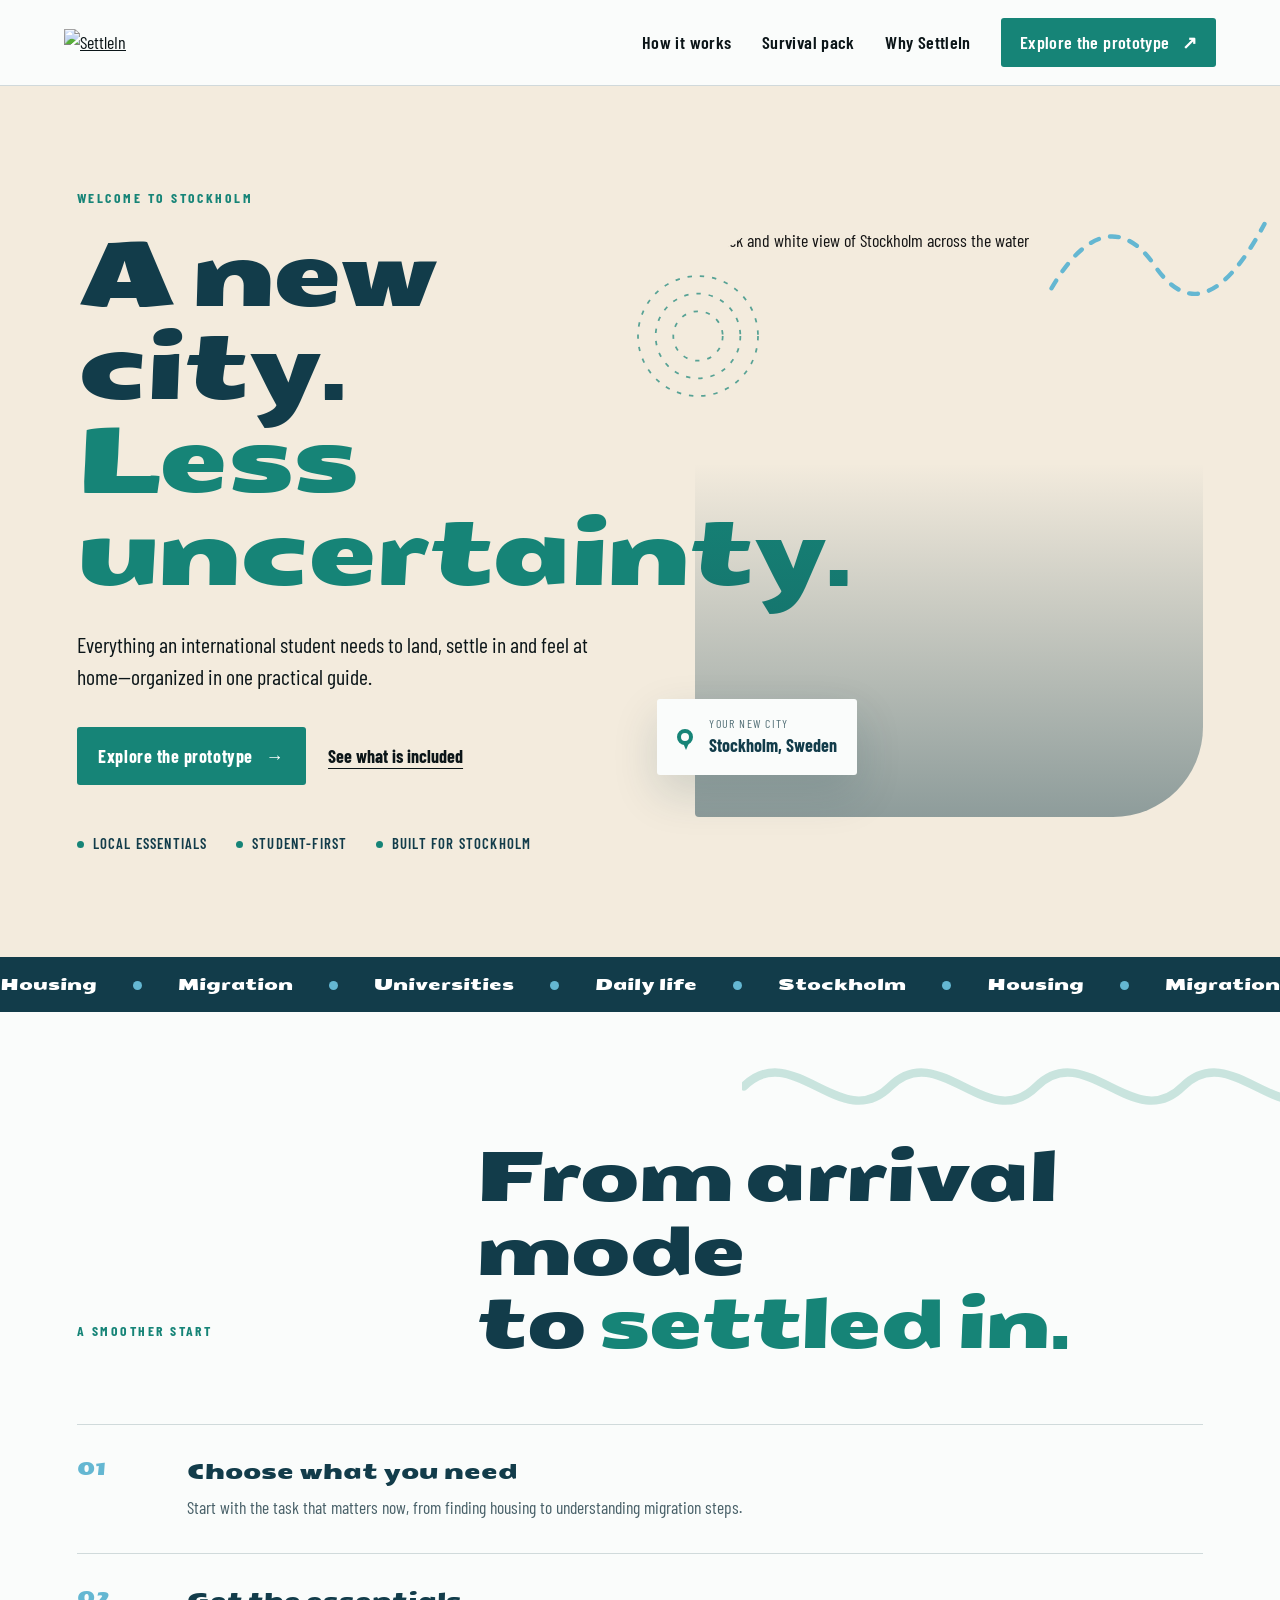
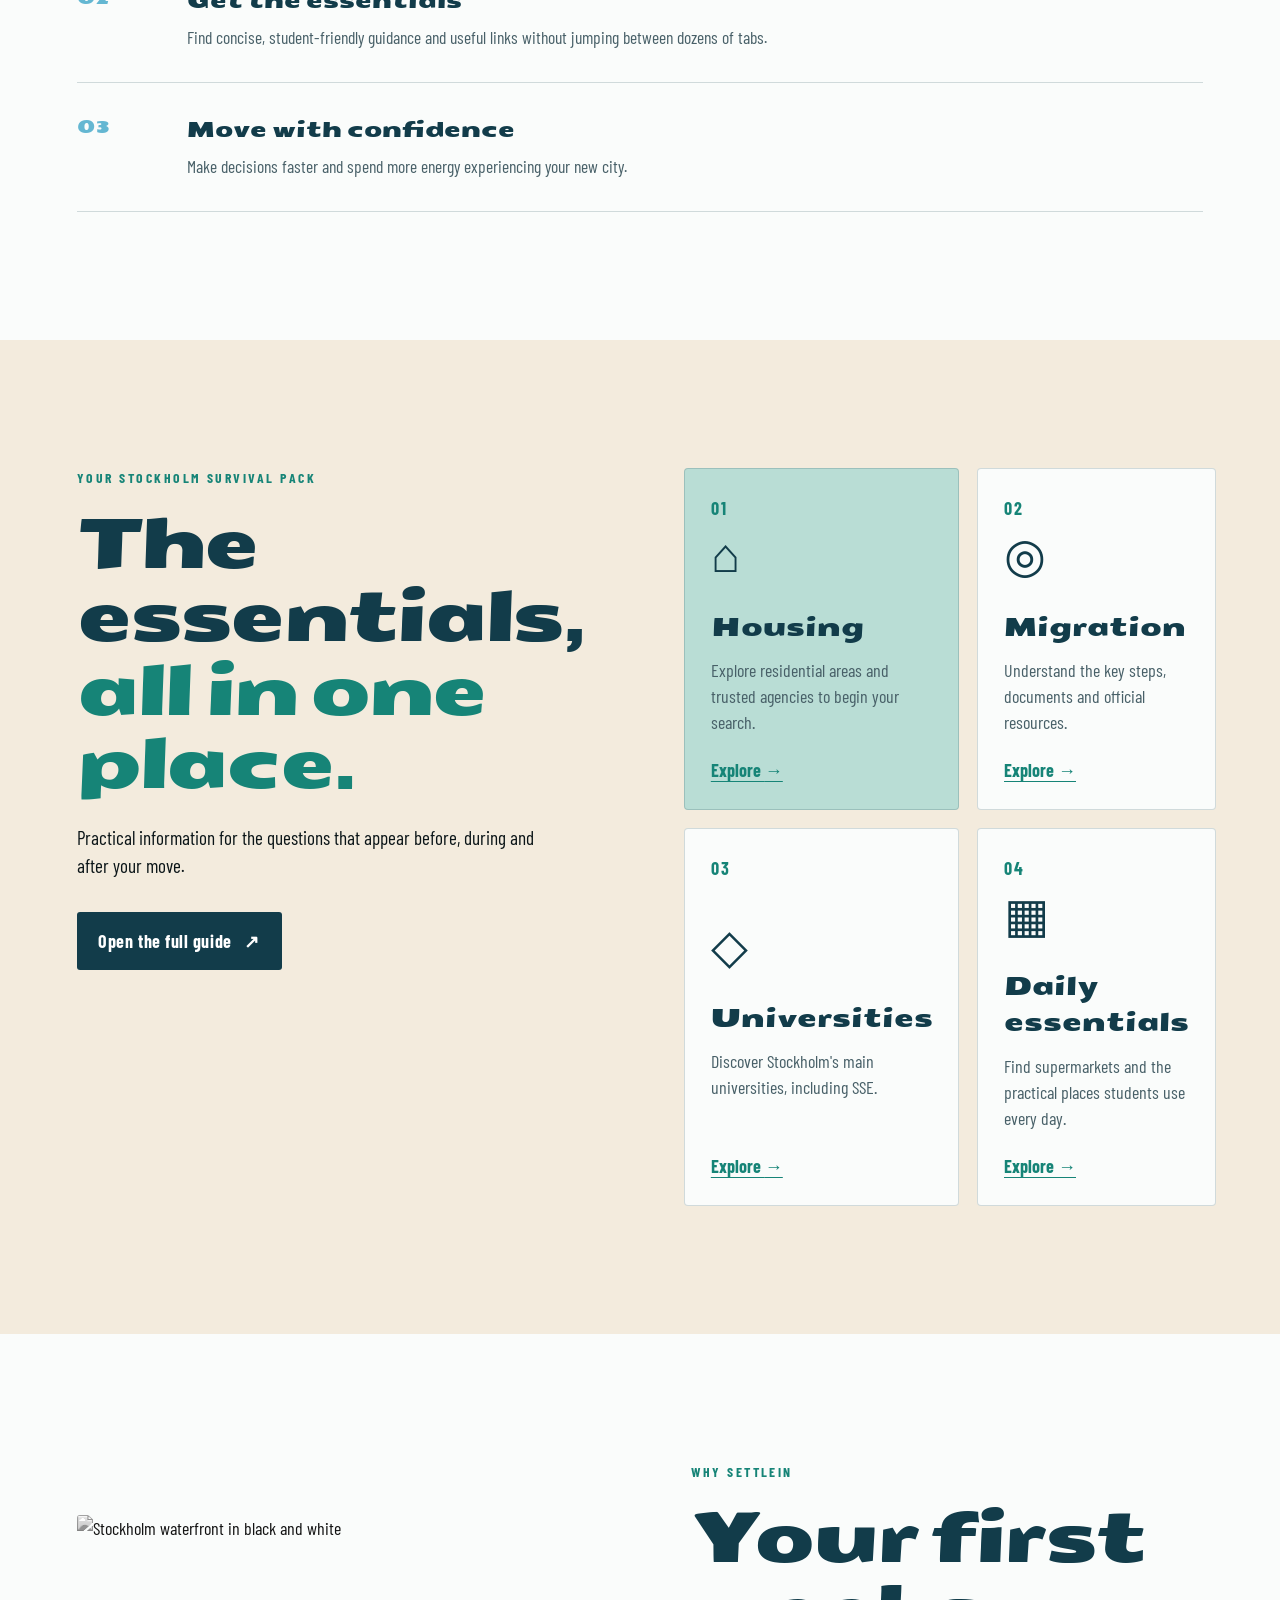
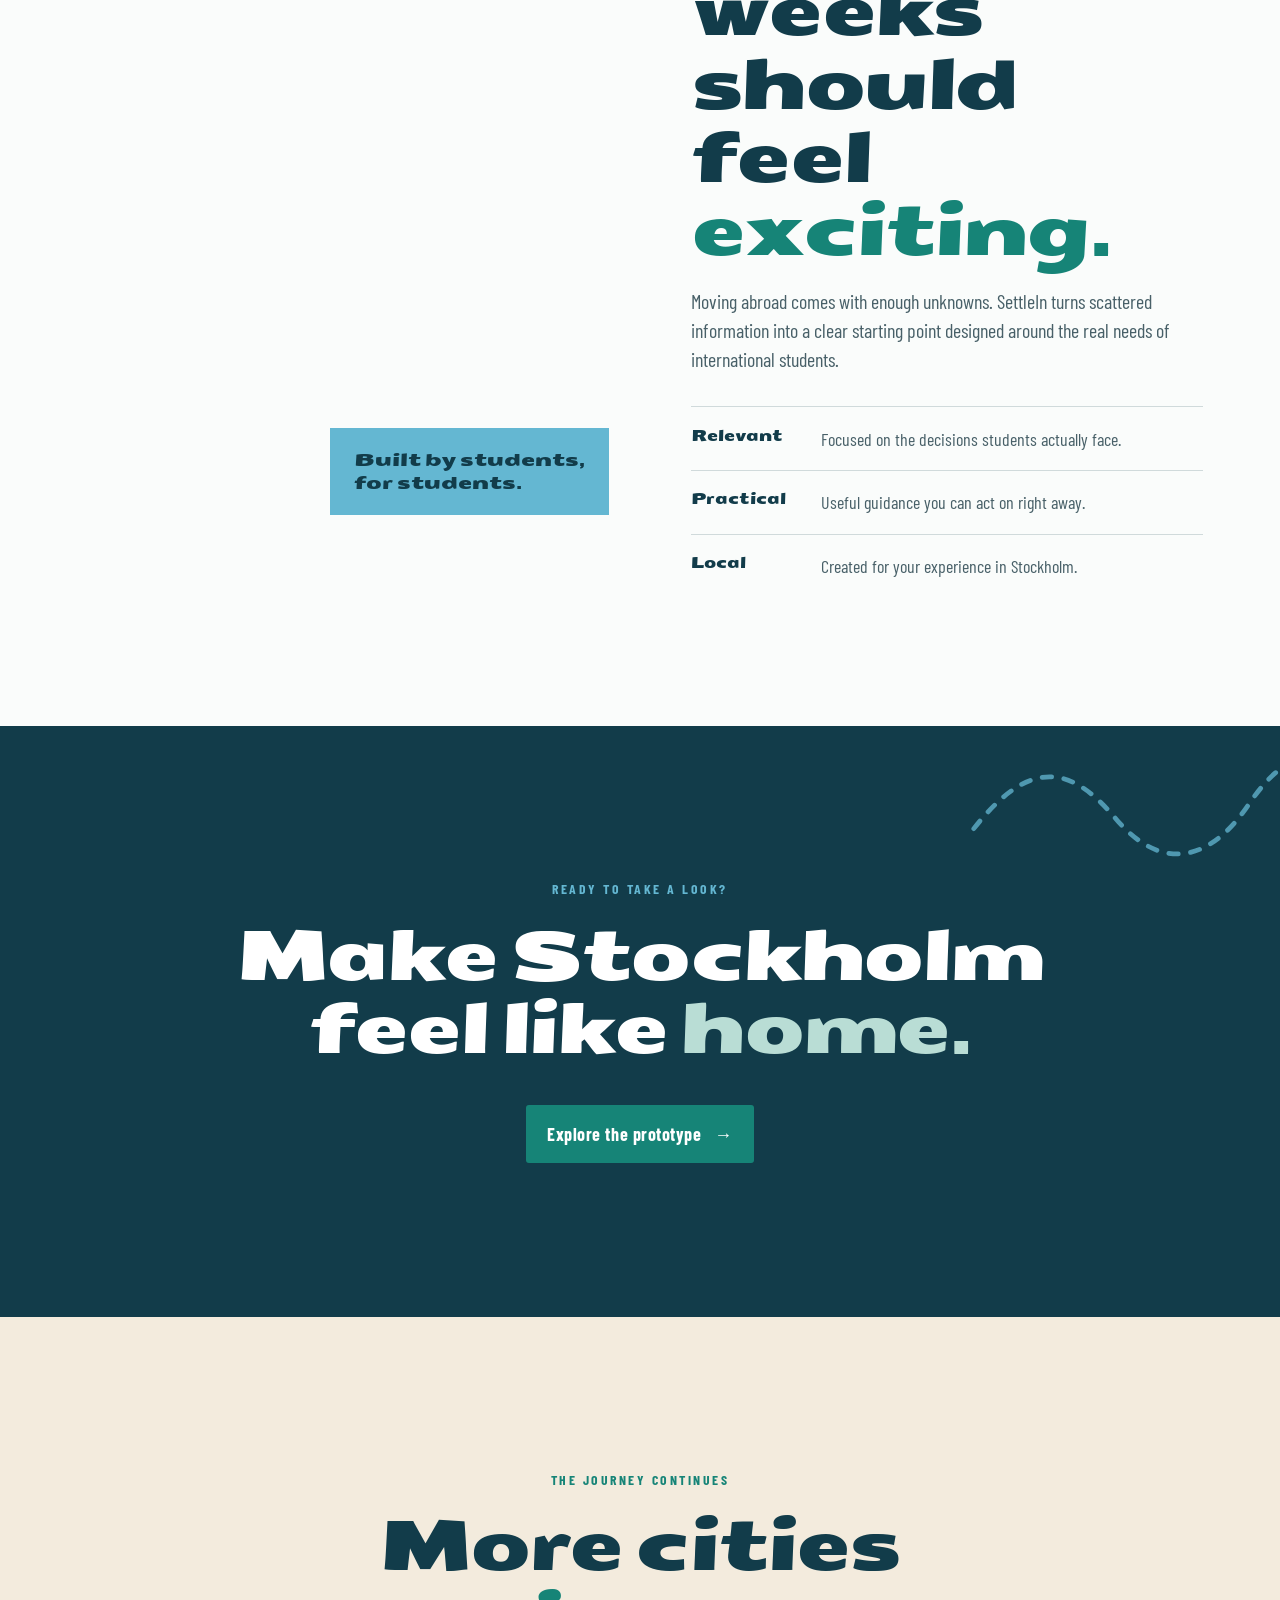
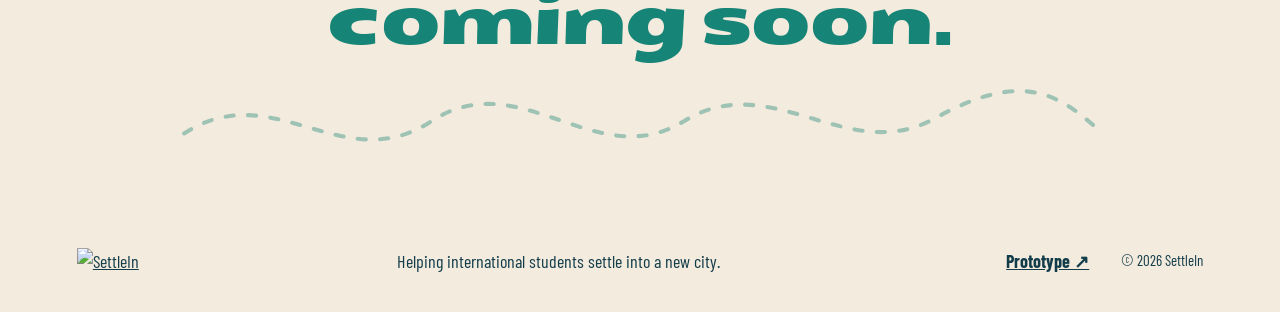
==== commit 3aeff0fa: "Update SettleIn landing page" ====
--- a/index.html
+++ b/index.html
@@ -1,1693 +1,90 @@
-<!DOCTYPE html>
+<!doctype html>
 <html lang="en">
 <head>
-  <meta charset="UTF-8" />
-  <meta name="viewport" content="width=device-width, initial-scale=1.0" />
-  <meta name="description" content="SettleIn helps international students move to a new city with verified housing guidance, administrative checklists, local essentials, and culture tips in one personalized plan." />
-  <title>SettleIn — Move abroad. Feel at home faster.</title>
-  <style>
-    :root {
-      --ink: #102c34;
-      --ink-soft: #4d646a;
-      --green-900: #086449;
-      --green-800: #087957;
-      --green-700: #119463;
-      --green-600: #24a967;
-      --green-500: #35b96f;
-      --mint-200: #ccefdc;
-      --mint-100: #e9f8ef;
-      --mint-50: #f4fbf7;
-      --cream: #fbfaf5;
-      --white: #ffffff;
-      --sand: #f0eadc;
-      --coral: #ff8d6b;
-      --yellow: #ffd875;
-      --line: #dce8e2;
-      --shadow-sm: 0 10px 30px rgba(16, 44, 52, 0.08);
-      --shadow-lg: 0 28px 80px rgba(16, 44, 52, 0.15);
-      --radius-sm: 12px;
-      --radius-md: 20px;
-      --radius-lg: 32px;
-      --max-width: 1180px;
-    }
-
-    * { box-sizing: border-box; }
-
-    html {
-      scroll-behavior: smooth;
-      scroll-padding-top: 90px;
-    }
-
-    body {
-      margin: 0;
-      font-family: Inter, ui-sans-serif, system-ui, -apple-system, BlinkMacSystemFont, "Segoe UI", sans-serif;
-      color: var(--ink);
-      background: var(--cream);
-      line-height: 1.5;
-      -webkit-font-smoothing: antialiased;
-      overflow-x: hidden;
-    }
-
-    a { color: inherit; text-decoration: none; }
-    button, input, select { font: inherit; }
-    img, svg { display: block; max-width: 100%; }
-
-    .container {
-      width: min(var(--max-width), calc(100% - 40px));
-      margin: 0 auto;
-    }
-
-    .eyebrow {
-      display: inline-flex;
-      align-items: center;
-      gap: 8px;
-      color: var(--green-800);
-      font-size: 0.82rem;
-      font-weight: 800;
-      letter-spacing: 0.09em;
-      text-transform: uppercase;
-    }
-
-    .eyebrow::before {
-      content: "";
-      width: 26px;
-      height: 2px;
-      background: var(--green-600);
-      border-radius: 99px;
-    }
-
-    .section-heading {
-      max-width: 720px;
-      margin-bottom: 44px;
-    }
-
-    .section-heading h2 {
-      margin: 12px 0 14px;
-      font-size: clamp(2rem, 4.2vw, 3.5rem);
-      line-height: 1.05;
-      letter-spacing: -0.045em;
-    }
-
-    .section-heading p {
-      margin: 0;
-      color: var(--ink-soft);
-      font-size: 1.08rem;
-      max-width: 640px;
-    }
-
-    .button {
-      min-height: 50px;
-      display: inline-flex;
-      align-items: center;
-      justify-content: center;
-      gap: 10px;
-      border: 0;
-      border-radius: 999px;
-      padding: 0 22px;
-      font-weight: 800;
-      cursor: pointer;
-      transition: transform 180ms ease, box-shadow 180ms ease, background 180ms ease;
-    }
-
-    .button:hover { transform: translateY(-2px); }
-    .button:focus-visible { outline: 3px solid rgba(255, 216, 117, 0.9); outline-offset: 3px; }
-
-    .button-primary {
-      color: var(--white);
-      background: var(--green-800);
-      box-shadow: 0 12px 26px rgba(8, 121, 87, 0.24);
-    }
-
-    .button-primary:hover { background: var(--green-900); }
-
-    .button-light {
-      color: var(--green-900);
-      background: var(--white);
-      box-shadow: 0 12px 28px rgba(16, 44, 52, 0.12);
-    }
-
-    .button-ghost {
-      color: var(--ink);
-      background: transparent;
-      border: 1px solid rgba(16, 44, 52, 0.12);
-    }
-
-    .button svg { width: 17px; height: 17px; }
-
-    /* Navigation */
-    .site-header {
-      position: sticky;
-      top: 0;
-      z-index: 20;
-      background: rgba(251, 250, 245, 0.86);
-      border-bottom: 1px solid rgba(16, 44, 52, 0.07);
-      backdrop-filter: blur(16px);
-    }
-
-    .nav {
-      min-height: 76px;
-      display: flex;
-      align-items: center;
-      justify-content: space-between;
-      gap: 28px;
-    }
-
-    .brand {
-      display: inline-flex;
-      align-items: center;
-      gap: 10px;
-      font-size: 1.35rem;
-      font-weight: 900;
-      letter-spacing: -0.04em;
-    }
-
-    .brand-mark {
-      width: 38px;
-      height: 38px;
-      border-radius: 13px 13px 17px 17px;
-      background: var(--green-700);
-      display: grid;
-      place-items: center;
-      box-shadow: 0 9px 22px rgba(17, 148, 99, 0.22);
-    }
-
-    .brand-mark svg { width: 23px; height: 23px; }
-    .brand span:last-child { color: var(--green-800); }
-
-    .nav-links {
-      display: flex;
-      align-items: center;
-      justify-content: center;
-      gap: 30px;
-      margin-left: auto;
-    }
-
-    .nav-links a {
-      color: var(--ink-soft);
-      font-size: 0.94rem;
-      font-weight: 700;
-      transition: color 160ms ease;
-    }
-
-    .nav-links a:hover { color: var(--ink); }
-    .nav-cta { margin-left: 4px; }
-
-    .menu-button {
-      display: none;
-      width: 44px;
-      height: 44px;
-      border: 1px solid var(--line);
-      background: var(--white);
-      border-radius: 14px;
-      place-items: center;
-      cursor: pointer;
-    }
-
-    .menu-button svg { width: 21px; height: 21px; }
-
-    /* Hero */
-    .hero {
-      position: relative;
-      padding: 76px 0 92px;
-      isolation: isolate;
-    }
-
-    .hero::before {
-      content: "";
-      position: absolute;
-      z-index: -2;
-      width: 620px;
-      height: 620px;
-      right: -260px;
-      top: -190px;
-      border-radius: 50%;
-      background: radial-gradient(circle at center, rgba(204, 239, 220, 0.95), rgba(204, 239, 220, 0));
-    }
-
-    .hero::after {
-      content: "";
-      position: absolute;
-      z-index: -2;
-      width: 390px;
-      height: 390px;
-      left: -250px;
-      bottom: -100px;
-      border-radius: 50%;
-      background: radial-gradient(circle at center, rgba(255, 216, 117, 0.24), rgba(255, 216, 117, 0));
-    }
-
-    .hero-grid {
-      display: grid;
-      grid-template-columns: minmax(0, 1.04fr) minmax(420px, 0.96fr);
-      align-items: center;
-      gap: 72px;
-    }
-
-    .hero-copy h1 {
-      margin: 18px 0 22px;
-      max-width: 700px;
-      font-size: clamp(3.15rem, 6vw, 5.65rem);
-      line-height: 0.97;
-      letter-spacing: -0.065em;
-    }
-
-    .hero-copy h1 .highlight {
-      position: relative;
-      color: var(--green-800);
-      white-space: nowrap;
-    }
-
-    .hero-copy h1 .highlight::after {
-      content: "";
-      position: absolute;
-      left: 2%;
-      right: -1%;
-      bottom: 1px;
-      height: 11px;
-      border-radius: 99px;
-      background: var(--yellow);
-      z-index: -1;
-      transform: rotate(-1.2deg);
-      opacity: 0.72;
-    }
-
-    .hero-copy > p {
-      max-width: 610px;
-      margin: 0 0 30px;
-      color: var(--ink-soft);
-      font-size: clamp(1.07rem, 1.7vw, 1.25rem);
-    }
-
-    .hero-form {
-      max-width: 650px;
-      display: grid;
-      grid-template-columns: minmax(0, 1fr) auto;
-      align-items: center;
-      gap: 12px;
-      padding: 10px;
-      background: var(--white);
-      border: 1px solid rgba(16, 44, 52, 0.08);
-      border-radius: 22px;
-      box-shadow: var(--shadow-sm);
-    }
-
-    .city-input-wrap {
-      display: grid;
-      grid-template-columns: 42px minmax(0, 1fr);
-      align-items: center;
-      gap: 6px;
-      padding-left: 4px;
-    }
-
-    .input-icon {
-      width: 38px;
-      height: 38px;
-      display: grid;
-      place-items: center;
-      border-radius: 12px;
-      color: var(--green-800);
-      background: var(--mint-100);
-    }
-
-    .input-icon svg { width: 19px; height: 19px; }
-
-    .input-stack label {
-      display: block;
-      margin-bottom: 1px;
-      color: var(--ink-soft);
-      font-size: 0.73rem;
-      font-weight: 700;
-    }
-
-    .input-stack input {
-      width: 100%;
-      padding: 0;
-      border: 0;
-      outline: 0;
-      color: var(--ink);
-      background: transparent;
-      font-weight: 800;
-    }
-
-    .input-stack input::placeholder { color: #8aa09f; }
-
-    .hero-form .button { min-height: 56px; padding-inline: 24px; }
-
-    .microcopy {
-      display: flex;
-      align-items: center;
-      flex-wrap: wrap;
-      gap: 12px 22px;
-      margin-top: 16px;
-      color: var(--ink-soft);
-      font-size: 0.84rem;
-      font-weight: 650;
-    }
-
-    .microcopy span {
-      display: inline-flex;
-      align-items: center;
-      gap: 7px;
-    }
-
-    .microcopy svg { width: 15px; height: 15px; color: var(--green-700); }
-
-    /* Hero product mockup */
-    .hero-visual {
-      position: relative;
-      min-height: 590px;
-      display: grid;
-      place-items: center;
-    }
-
-    .route-line {
-      position: absolute;
-      inset: 5% 1% 0;
-      z-index: -1;
-      opacity: 0.75;
-    }
-
-    .product-shell {
-      position: relative;
-      width: min(100%, 490px);
-      padding: 16px;
-      border-radius: 38px;
-      background: #133740;
-      box-shadow: var(--shadow-lg);
-      transform: rotate(1.6deg);
-    }
-
-    .product-screen {
-      position: relative;
-      overflow: hidden;
-      min-height: 548px;
-      padding: 24px;
-      border-radius: 26px;
-      background: #f7faf8;
-    }
-
-    .screen-topbar {
-      display: flex;
-      align-items: center;
-      justify-content: space-between;
-      gap: 16px;
-      margin-bottom: 22px;
-    }
-
-    .mini-brand {
-      display: flex;
-      align-items: center;
-      gap: 9px;
-      font-size: 0.86rem;
-      font-weight: 900;
-    }
-
-    .mini-dot {
-      width: 28px;
-      height: 28px;
-      display: grid;
-      place-items: center;
-      border-radius: 9px;
-      color: var(--white);
-      background: var(--green-700);
-    }
-
-    .avatar {
-      width: 34px;
-      height: 34px;
-      border: 3px solid var(--white);
-      border-radius: 50%;
-      background: linear-gradient(145deg, var(--yellow), var(--coral));
-      box-shadow: 0 6px 14px rgba(16, 44, 52, 0.12);
-    }
-
-    .welcome-card {
-      position: relative;
-      overflow: hidden;
-      padding: 24px;
-      border-radius: 23px;
-      color: var(--white);
-      background: linear-gradient(135deg, var(--green-800), var(--green-600));
-    }
-
-    .welcome-card::after {
-      content: "";
-      position: absolute;
-      width: 145px;
-      height: 145px;
-      right: -42px;
-      top: -45px;
-      border-radius: 50%;
-      border: 28px solid rgba(255,255,255,0.10);
-    }
-
-    .welcome-card small {
-      display: block;
-      margin-bottom: 7px;
-      font-weight: 700;
-      opacity: 0.78;
-    }
-
-    .welcome-card h3 {
-      position: relative;
-      z-index: 1;
-      margin: 0 0 18px;
-      max-width: 300px;
-      font-size: 1.65rem;
-      line-height: 1.12;
-      letter-spacing: -0.035em;
-    }
-
-    .progress-row {
-      position: relative;
-      z-index: 1;
-      display: flex;
-      align-items: center;
-      justify-content: space-between;
-      gap: 18px;
-      font-size: 0.8rem;
-      font-weight: 750;
-    }
-
-    .progress-track {
-      flex: 1;
-      height: 8px;
-      overflow: hidden;
-      border-radius: 99px;
-      background: rgba(255,255,255,0.25);
-    }
-
-    .progress-fill {
-      width: 43%;
-      height: 100%;
-      border-radius: inherit;
-      background: var(--yellow);
-    }
-
-    .screen-section-title {
-      display: flex;
-      align-items: center;
-      justify-content: space-between;
-      gap: 16px;
-      margin: 22px 1px 12px;
-    }
-
-    .screen-section-title h4 {
-      margin: 0;
-      font-size: 0.98rem;
-      letter-spacing: -0.02em;
-    }
-
-    .screen-section-title a {
-      color: var(--green-800);
-      font-size: 0.73rem;
-      font-weight: 800;
-    }
-
-    .task-list { display: grid; gap: 10px; }
-
-    .task-card {
-      display: grid;
-      grid-template-columns: 42px minmax(0, 1fr) auto;
-      align-items: center;
-      gap: 12px;
-      padding: 12px;
-      border-radius: 15px;
-      background: var(--white);
-      border: 1px solid #e5ede9;
-      box-shadow: 0 5px 14px rgba(16, 44, 52, 0.04);
-    }
-
-    .task-icon {
-      width: 42px;
-      height: 42px;
-      display: grid;
-      place-items: center;
-      border-radius: 13px;
-      color: var(--green-800);
-      background: var(--mint-100);
-    }
-
-    .task-icon.coral { color: #b64b31; background: #ffebe4; }
-    .task-icon.yellow { color: #966d00; background: #fff5d8; }
-    .task-icon svg { width: 19px; height: 19px; }
-
-    .task-copy strong {
-      display: block;
-      margin-bottom: 2px;
-      font-size: 0.82rem;
-    }
-
-    .task-copy span {
-      display: block;
-      color: var(--ink-soft);
-      font-size: 0.69rem;
-    }
-
-    .task-arrow {
-      width: 27px;
-      height: 27px;
-      display: grid;
-      place-items: center;
-      border-radius: 50%;
-      color: var(--ink-soft);
-      background: #f3f6f4;
-    }
-
-    .task-arrow svg { width: 13px; height: 13px; }
-
-    .verified-strip {
-      display: flex;
-      align-items: center;
-      gap: 9px;
-      margin-top: 13px;
-      padding: 12px 14px;
-      border-radius: 14px;
-      color: var(--green-900);
-      background: var(--mint-100);
-      font-size: 0.72rem;
-      font-weight: 800;
-    }
-
-    .verified-strip svg { width: 17px; height: 17px; flex: 0 0 auto; }
-
-    .floating-card {
-      position: absolute;
-      z-index: 3;
-      width: 218px;
-      padding: 15px;
-      border: 1px solid rgba(16, 44, 52, 0.08);
-      border-radius: 17px;
-      background: rgba(255,255,255,0.96);
-      box-shadow: var(--shadow-sm);
-      backdrop-filter: blur(10px);
-    }
-
-    .floating-card.top {
-      top: 40px;
-      right: -38px;
-      transform: rotate(4deg);
-    }
-
-    .floating-card.bottom {
-      left: -56px;
-      bottom: 40px;
-      transform: rotate(-4deg);
-    }
-
-    .float-header {
-      display: flex;
-      align-items: center;
-      gap: 9px;
-      margin-bottom: 7px;
-      font-size: 0.76rem;
-      font-weight: 900;
-    }
-
-    .float-icon {
-      width: 30px;
-      height: 30px;
-      display: grid;
-      place-items: center;
-      border-radius: 10px;
-      color: var(--green-900);
-      background: var(--mint-100);
-    }
-
-    .float-icon.coral { color: #b64b31; background: #ffebe4; }
-    .float-icon svg { width: 16px; height: 16px; }
-
-    .floating-card p {
-      margin: 0;
-      color: var(--ink-soft);
-      font-size: 0.71rem;
-      line-height: 1.45;
-    }
-
-    /* Evidence bar */
-    .evidence {
-      padding: 0 0 84px;
-    }
-
-    .evidence-panel {
-      display: grid;
-      grid-template-columns: 1.2fr 0.8fr 0.8fr;
-      align-items: stretch;
-      overflow: hidden;
-      border: 1px solid rgba(16, 44, 52, 0.08);
-      border-radius: var(--radius-md);
-      background: var(--white);
-      box-shadow: var(--shadow-sm);
-    }
-
-    .evidence-intro, .evidence-stat { padding: 27px 30px; }
-
-    .evidence-intro {
-      display: flex;
-      align-items: center;
-      gap: 15px;
-      color: var(--white);
-      background: var(--ink);
-    }
-
-    .evidence-badge {
-      flex: 0 0 auto;
-      width: 43px;
-      height: 43px;
-      display: grid;
-      place-items: center;
-      border-radius: 14px;
-      color: var(--ink);
-      background: var(--yellow);
-    }
-
-    .evidence-badge svg { width: 22px; height: 22px; }
-    .evidence-intro strong { display: block; font-size: 1rem; }
-    .evidence-intro span { display: block; margin-top: 2px; color: #c5d3d4; font-size: 0.79rem; }
-
-    .evidence-stat {
-      border-left: 1px solid var(--line);
-    }
-
-    .evidence-stat strong {
-      display: block;
-      margin-bottom: 3px;
-      color: var(--green-800);
-      font-size: 2rem;
-      line-height: 1;
-      letter-spacing: -0.04em;
-    }
-
-    .evidence-stat span {
-      color: var(--ink-soft);
-      font-size: 0.84rem;
-      line-height: 1.35;
-    }
-
-    /* Benefits */
-    .benefits {
-      padding: 96px 0;
-      background: var(--white);
-    }
-
-    .benefit-grid {
-      display: grid;
-      grid-template-columns: repeat(2, minmax(0, 1fr));
-      gap: 18px;
-    }
-
-    .benefit-card {
-      position: relative;
-      overflow: hidden;
-      min-height: 270px;
-      padding: 30px;
-      border-radius: var(--radius-md);
-      background: var(--mint-50);
-      border: 1px solid var(--line);
-      transition: transform 200ms ease, box-shadow 200ms ease;
-    }
-
-    .benefit-card:hover {
-      transform: translateY(-4px);
-      box-shadow: var(--shadow-sm);
-    }
-
-    .benefit-card:nth-child(2) { background: #fff9e9; }
-    .benefit-card:nth-child(3) { background: #fff3ee; }
-    .benefit-card:nth-child(4) { background: #f2f3fb; }
-
-    .benefit-icon {
-      width: 52px;
-      height: 52px;
-      display: grid;
-      place-items: center;
-      margin-bottom: 32px;
-      border-radius: 16px;
-      color: var(--white);
-      background: var(--green-700);
-      box-shadow: 0 12px 22px rgba(17, 148, 99, 0.22);
-    }
-
-    .benefit-card:nth-child(2) .benefit-icon { color: #7c5c00; background: var(--yellow); box-shadow: 0 12px 22px rgba(255, 216, 117, 0.35); }
-    .benefit-card:nth-child(3) .benefit-icon { background: var(--coral); box-shadow: 0 12px 22px rgba(255, 141, 107, 0.30); }
-    .benefit-card:nth-child(4) .benefit-icon { background: #636fc1; box-shadow: 0 12px 22px rgba(99, 111, 193, 0.24); }
-    .benefit-icon svg { width: 25px; height: 25px; }
-
-    .benefit-card h3 {
-      margin: 0 0 10px;
-      font-size: 1.42rem;
-      letter-spacing: -0.03em;
-    }
-
-    .benefit-card p {
-      max-width: 430px;
-      margin: 0;
-      color: var(--ink-soft);
-      font-size: 0.94rem;
-    }
-
-    .benefit-tag {
-      position: absolute;
-      right: 22px;
-      top: 22px;
-      padding: 7px 10px;
-      border-radius: 999px;
-      color: var(--green-900);
-      background: rgba(255,255,255,0.75);
-      border: 1px solid rgba(16,44,52,0.08);
-      font-size: 0.68rem;
-      font-weight: 850;
-    }
-
-    /* Timeline */
-    .timeline-section {
-      padding: 108px 0;
-      background: var(--ink);
-      color: var(--white);
-    }
-
-    .timeline-section .eyebrow { color: #8de2b3; }
-    .timeline-section .section-heading p { color: #b8c8ca; }
-
-    .timeline {
-      position: relative;
-      display: grid;
-      grid-template-columns: repeat(4, minmax(0, 1fr));
-      gap: 14px;
-    }
-
-    .timeline::before {
-      content: "";
-      position: absolute;
-      left: 8%;
-      right: 8%;
-      top: 29px;
-      height: 2px;
-      background: linear-gradient(90deg, var(--green-500), var(--yellow), var(--coral), #9da9ff);
-      opacity: 0.68;
-    }
-
-    .timeline-card {
-      position: relative;
-      z-index: 1;
-      padding: 0 8px;
-    }
-
-    .timeline-dot {
-      width: 58px;
-      height: 58px;
-      display: grid;
-      place-items: center;
-      margin-bottom: 25px;
-      border: 7px solid var(--ink);
-      border-radius: 50%;
-      color: var(--ink);
-      background: var(--green-500);
-      box-shadow: 0 0 0 2px rgba(255,255,255,0.08);
-    }
-
-    .timeline-card:nth-child(2) .timeline-dot { background: var(--yellow); }
-    .timeline-card:nth-child(3) .timeline-dot { background: var(--coral); }
-    .timeline-card:nth-child(4) .timeline-dot { background: #9da9ff; }
-    .timeline-dot svg { width: 22px; height: 22px; }
-
-    .timeline-card small {
-      display: block;
-      margin-bottom: 7px;
-      color: #8de2b3;
-      font-size: 0.72rem;
-      font-weight: 850;
-      letter-spacing: 0.05em;
-      text-transform: uppercase;
-    }
-
-    .timeline-card:nth-child(2) small { color: var(--yellow); }
-    .timeline-card:nth-child(3) small { color: #ffb49e; }
-    .timeline-card:nth-child(4) small { color: #c7ccff; }
-
-    .timeline-card h3 {
-      margin: 0 0 10px;
-      font-size: 1.2rem;
-      letter-spacing: -0.025em;
-    }
-
-    .timeline-card p {
-      margin: 0;
-      color: #b8c8ca;
-      font-size: 0.87rem;
-    }
-
-    /* How it works */
-    .how {
-      padding: 106px 0;
-    }
-
-    .steps {
-      display: grid;
-      grid-template-columns: repeat(3, minmax(0, 1fr));
-      gap: 20px;
-      counter-reset: steps;
-    }
-
-    .step-card {
-      counter-increment: steps;
-      position: relative;
-      padding: 31px;
-      border: 1px solid var(--line);
-      border-radius: var(--radius-md);
-      background: var(--white);
-      box-shadow: 0 8px 22px rgba(16, 44, 52, 0.04);
-    }
-
-    .step-card::before {
-      content: "0" counter(steps);
-      display: inline-flex;
-      align-items: center;
-      justify-content: center;
-      width: 48px;
-      height: 33px;
-      margin-bottom: 28px;
-      border-radius: 999px;
-      color: var(--green-900);
-      background: var(--mint-100);
-      font-size: 0.78rem;
-      font-weight: 900;
-    }
-
-    .step-card h3 {
-      margin: 0 0 9px;
-      font-size: 1.25rem;
-      letter-spacing: -0.025em;
-    }
-
-    .step-card p {
-      margin: 0;
-      color: var(--ink-soft);
-      font-size: 0.9rem;
-    }
-
-    /* Lead magnet */
-    .pack-section { padding: 0 0 108px; }
-
-    .pack-panel {
-      position: relative;
-      overflow: hidden;
-      display: grid;
-      grid-template-columns: 1fr 0.86fr;
-      align-items: center;
-      gap: 54px;
-      padding: 64px;
-      border-radius: var(--radius-lg);
-      background: linear-gradient(135deg, var(--green-800), var(--green-600));
-      color: var(--white);
-      box-shadow: 0 24px 70px rgba(8, 121, 87, 0.25);
-    }
-
-    .pack-panel::before, .pack-panel::after {
-      content: "";
-      position: absolute;
-      border-radius: 50%;
-      border: 34px solid rgba(255,255,255,0.07);
-    }
-
-    .pack-panel::before { width: 250px; height: 250px; right: -110px; top: -130px; }
-    .pack-panel::after { width: 180px; height: 180px; left: 44%; bottom: -145px; }
-
-    .pack-copy, .pack-form-card { position: relative; z-index: 1; }
-
-    .pack-kicker {
-      display: inline-flex;
-      align-items: center;
-      gap: 8px;
-      margin-bottom: 17px;
-      padding: 8px 12px;
-      border-radius: 999px;
-      background: rgba(255,255,255,0.13);
-      font-size: 0.76rem;
-      font-weight: 850;
-      letter-spacing: 0.03em;
-      text-transform: uppercase;
-    }
-
-    .pack-kicker svg { width: 16px; height: 16px; }
-
-    .pack-copy h2 {
-      margin: 0 0 15px;
-      max-width: 600px;
-      font-size: clamp(2.25rem, 4.5vw, 4rem);
-      line-height: 1.02;
-      letter-spacing: -0.052em;
-    }
-
-    .pack-copy p {
-      max-width: 570px;
-      margin: 0 0 24px;
-      color: #dbf2e6;
-      font-size: 1.04rem;
-    }
-
-    .pack-list {
-      display: grid;
-      grid-template-columns: repeat(2, minmax(0, 1fr));
-      gap: 10px 20px;
-      margin: 0;
-      padding: 0;
-      list-style: none;
-    }
-
-    .pack-list li {
-      display: flex;
-      align-items: center;
-      gap: 9px;
-      font-size: 0.88rem;
-      font-weight: 700;
-    }
-
-    .pack-list svg { width: 17px; height: 17px; color: var(--yellow); flex: 0 0 auto; }
-
-    .pack-form-card {
-      padding: 28px;
-      border-radius: 24px;
-      color: var(--ink);
-      background: var(--white);
-      box-shadow: 0 20px 45px rgba(2, 63, 43, 0.20);
-    }
-
-    .pack-form-card h3 {
-      margin: 0 0 6px;
-      font-size: 1.25rem;
-      letter-spacing: -0.025em;
-    }
-
-    .pack-form-card > p {
-      margin: 0 0 18px;
-      color: var(--ink-soft);
-      font-size: 0.83rem;
-    }
-
-    .field { margin-bottom: 12px; }
-
-    .field label {
-      display: block;
-      margin-bottom: 6px;
-      color: var(--ink-soft);
-      font-size: 0.74rem;
-      font-weight: 800;
-    }
-
-    .field input {
-      width: 100%;
-      min-height: 49px;
-      padding: 0 14px;
-      border: 1px solid var(--line);
-      border-radius: 13px;
-      color: var(--ink);
-      background: #fbfdfc;
-      outline: 0;
-      transition: border-color 160ms ease, box-shadow 160ms ease;
-    }
-
-    .field input:focus {
-      border-color: var(--green-600);
-      box-shadow: 0 0 0 4px rgba(53, 185, 111, 0.13);
-    }
-
-    .pack-form-card .button { width: 100%; margin-top: 3px; }
-
-    .privacy-note {
-      margin: 11px 0 0 !important;
-      text-align: center;
-      font-size: 0.69rem !important;
-    }
-
-    /* FAQ */
-    .faq-section {
-      padding: 108px 0;
-      background: var(--white);
-    }
-
-    .faq-layout {
-      display: grid;
-      grid-template-columns: 0.78fr 1.22fr;
-      gap: 80px;
-      align-items: start;
-    }
-
-    .faq-layout .section-heading {
-      position: sticky;
-      top: 110px;
-      margin: 0;
-    }
-
-    .faq-list { display: grid; gap: 12px; }
-
-    details {
-      border: 1px solid var(--line);
-      border-radius: 16px;
-      background: var(--mint-50);
-      transition: background 160ms ease;
-    }
-
-    details[open] { background: var(--white); box-shadow: var(--shadow-sm); }
-
-    summary {
-      position: relative;
-      padding: 21px 56px 21px 22px;
-      cursor: pointer;
-      list-style: none;
-      font-weight: 850;
-    }
-
-    summary::-webkit-details-marker { display: none; }
-
-    summary::after {
-      content: "+";
-      position: absolute;
-      right: 20px;
-      top: 50%;
-      width: 27px;
-      height: 27px;
-      display: grid;
-      place-items: center;
-      border-radius: 50%;
-      color: var(--green-900);
-      background: var(--mint-100);
-      transform: translateY(-50%);
-      font-size: 1.16rem;
-      line-height: 1;
-    }
-
-    details[open] summary::after { content: "–"; }
-
-    .faq-answer {
-      padding: 0 22px 22px;
-      color: var(--ink-soft);
-      font-size: 0.91rem;
-    }
-
-    /* Footer */
-    .site-footer {
-      padding: 40px 0;
-      color: #c6d4d5;
-      background: #0b242b;
-    }
-
-    .footer-row {
-      display: flex;
-      align-items: center;
-      justify-content: space-between;
-      gap: 24px;
-    }
-
-    .site-footer .brand { color: var(--white); }
-    .site-footer .brand span:last-child { color: #8de2b3; }
-
-    .footer-links {
-      display: flex;
-      align-items: center;
-      gap: 22px;
-      font-size: 0.82rem;
-      font-weight: 700;
-    }
-
-    .footer-links a:hover { color: var(--white); }
-
-    /* Toast */
-    .toast {
-      position: fixed;
-      z-index: 50;
-      left: 50%;
-      bottom: 28px;
-      min-width: min(92vw, 410px);
-      padding: 15px 18px;
-      border-radius: 15px;
-      color: var(--white);
-      background: var(--ink);
-      box-shadow: 0 18px 44px rgba(16,44,52,0.28);
-      transform: translate(-50%, 120px);
-      opacity: 0;
-      pointer-events: none;
-      transition: transform 260ms ease, opacity 260ms ease;
-      font-size: 0.9rem;
-      font-weight: 750;
-    }
-
-    .toast.show { transform: translate(-50%, 0); opacity: 1; }
-
-    /* Responsive */
-    @media (max-width: 1060px) {
-      .hero-grid { gap: 38px; grid-template-columns: minmax(0, 1fr) minmax(380px, 0.82fr); }
-      .floating-card.top { right: -12px; }
-      .floating-card.bottom { left: -12px; }
-      .pack-panel { padding: 48px; gap: 34px; }
-      .faq-layout { gap: 48px; }
-    }
-
-    @media (max-width: 900px) {
-      .nav-links, .nav-cta { display: none; }
-      .menu-button { display: grid; }
-
-      .nav-links.open {
-        position: absolute;
-        top: 76px;
-        left: 20px;
-        right: 20px;
-        display: grid;
-        gap: 0;
-        padding: 10px;
-        border: 1px solid var(--line);
-        border-radius: 18px;
-        background: var(--white);
-        box-shadow: var(--shadow-sm);
-      }
-
-      .nav-links.open a { padding: 14px 12px; border-radius: 10px; }
-      .nav-links.open a:hover { background: var(--mint-50); }
-
-      .hero { padding-top: 56px; }
-      .hero-grid { grid-template-columns: 1fr; gap: 58px; }
-      .hero-copy { text-align: center; }
-      .hero-copy h1, .hero-copy > p, .hero-form { margin-left: auto; margin-right: auto; }
-      .microcopy { justify-content: center; }
-      .hero-visual { min-height: 560px; }
-      .product-shell { width: min(90%, 490px); }
-      .floating-card.top { right: 4%; }
-      .floating-card.bottom { left: 3%; }
-
-      .evidence-panel { grid-template-columns: 1fr 1fr; }
-      .evidence-intro { grid-column: 1 / -1; }
-      .evidence-stat:first-of-type { border-left: 0; }
-
-      .timeline { grid-template-columns: repeat(2, minmax(0, 1fr)); gap: 36px 18px; }
-      .timeline::before { display: none; }
-
-      .pack-panel { grid-template-columns: 1fr; }
-      .pack-copy { text-align: center; }
-      .pack-copy p { margin-inline: auto; }
-      .pack-list { max-width: 540px; margin-inline: auto; text-align: left; }
-      .pack-form-card { width: min(100%, 560px); margin-inline: auto; }
-
-      .faq-layout { grid-template-columns: 1fr; }
-      .faq-layout .section-heading { position: static; }
-    }
-
-    @media (max-width: 680px) {
-      .container { width: min(100% - 28px, var(--max-width)); }
-      .hero { padding: 44px 0 68px; }
-      .hero-copy h1 { font-size: clamp(2.75rem, 15vw, 4.2rem); }
-      .hero-copy h1 .highlight { white-space: normal; }
-      .hero-form { grid-template-columns: 1fr; padding: 12px; }
-      .hero-form .button { width: 100%; }
-      .city-input-wrap { min-height: 52px; }
-      .microcopy { gap: 9px 14px; }
-
-      .hero-visual { min-height: 510px; }
-      .product-shell { width: 100%; padding: 10px; border-radius: 28px; transform: none; }
-      .product-screen { min-height: auto; padding: 18px; border-radius: 20px; }
-      .floating-card { display: none; }
-      .route-line { inset: 0; }
-
-      .evidence { padding-bottom: 64px; }
-      .evidence-panel { grid-template-columns: 1fr; }
-      .evidence-stat { border-left: 0; border-top: 1px solid var(--line); }
-      .evidence-intro, .evidence-stat { padding: 23px; }
-
-      .benefits, .how, .faq-section, .timeline-section { padding: 78px 0; }
-      .section-heading { margin-bottom: 32px; }
-      .benefit-grid, .steps, .timeline { grid-template-columns: 1fr; }
-      .benefit-card { min-height: 250px; padding: 24px; }
-      .benefit-icon { margin-bottom: 26px; }
-      .timeline-card { display: grid; grid-template-columns: 58px 1fr; column-gap: 17px; padding: 0; }
-      .timeline-dot { grid-row: 1 / span 3; margin: 0; }
-      .timeline-card small { margin-top: 4px; }
-      .timeline-card p { grid-column: 2; }
-
-      .pack-section { padding-bottom: 78px; }
-      .pack-panel { padding: 34px 20px; border-radius: 24px; }
-      .pack-list { grid-template-columns: 1fr; }
-      .pack-form-card { padding: 22px; }
-
-      .footer-row { flex-direction: column; align-items: flex-start; }
-      .footer-links { flex-wrap: wrap; gap: 12px 18px; }
-    }
-
-    @media (prefers-reduced-motion: reduce) {
-      html { scroll-behavior: auto; }
-      *, *::before, *::after { transition-duration: 0.01ms !important; animation-duration: 0.01ms !important; animation-iteration-count: 1 !important; }
-    }
-  </style>
+  <meta charset="utf-8">
+  <meta name="viewport" content="width=device-width, initial-scale=1">
+  <meta name="description" content="SettleIn helps international students move to Stockholm with practical, trustworthy local guidance.">
+  <title>SettleIn | Your move, made simple</title>
+  <link rel="preconnect" href="https://fonts.googleapis.com">
+  <link rel="preconnect" href="https://fonts.gstatic.com" crossorigin>
+  <link href="https://fonts.googleapis.com/css2?family=Barlow+Condensed:wght@400;500;600;700&family=Seymour+One&display=swap" rel="stylesheet">
+  <link rel="stylesheet" href="styles.css">
 </head>
 <body>
-  <header class="site-header">
-    <div class="container nav">
-      <a class="brand" href="#top" aria-label="SettleIn home">
-        <span class="brand-mark" aria-hidden="true">
-          <svg viewBox="0 0 24 24" fill="none" stroke="white" stroke-width="2" stroke-linecap="round" stroke-linejoin="round">
-            <path d="M4 11.5 12 5l8 6.5" />
-            <path d="M6.5 10.5V20h11v-9.5" />
-            <path d="M9.5 20v-5h5v5" />
-          </svg>
-        </span>
-        <span>Settle<span>In</span></span>
-      </a>
-
-      <nav class="nav-links" id="mainNav" aria-label="Primary navigation">
-        <a href="#inside">What's inside</a>
-        <a href="#journey">Your journey</a>
-        <a href="#how">How it works</a>
-        <a href="#faq">FAQ</a>
-      </nav>
-
-      <a class="button button-primary nav-cta" href="#survival-pack">Get the free pack</a>
-
-      <button class="menu-button" id="menuButton" type="button" aria-label="Open menu" aria-controls="mainNav" aria-expanded="false">
-        <svg viewBox="0 0 24 24" fill="none" stroke="currentColor" stroke-width="2" stroke-linecap="round">
-          <path d="M4 7h16M4 12h16M4 17h16" />
-        </svg>
-      </button>
-    </div>
+  <a class="skip-link" href="#main">Skip to content</a>
+  <header class="site-header" id="top">
+    <a class="brand" href="#top" aria-label="SettleIn home">
+      <img src="assets/settlein-logo.png" alt="SettleIn">
+    </a>
+    <button class="menu-toggle" aria-expanded="false" aria-controls="site-nav" aria-label="Open menu"><span></span><span></span></button>
+    <nav id="site-nav" aria-label="Main navigation">
+      <a href="#how-it-works">How it works</a>
+      <a href="#survival-pack">Survival pack</a>
+      <a href="#why-settlein">Why SettleIn</a>
+      <a class="nav-cta" href="https://a01639016.github.io/SettleIn/prototype/">Explore the prototype <span aria-hidden="true">↗</span></a>
+    </nav>
   </header>
 
-  <main id="top">
+  <main id="main">
     <section class="hero">
-      <div class="container hero-grid">
-        <div class="hero-copy">
-          <span class="eyebrow">Built for international students</span>
-          <h1>Move abroad. Feel <span class="highlight">at home faster.</span></h1>
-          <p>Verified housing guidance, essential paperwork, local shopping tips, and culture know-how—organized into one calm, personalized plan for your first 60 days.</p>
-
-          <form class="hero-form" id="cityPlanForm">
-            <div class="city-input-wrap">
-              <span class="input-icon" aria-hidden="true">
-                <svg viewBox="0 0 24 24" fill="none" stroke="currentColor" stroke-width="2" stroke-linecap="round" stroke-linejoin="round">
-                  <path d="M20 10c0 5-8 11-8 11S4 15 4 10a8 8 0 1 1 16 0Z" />
-                  <circle cx="12" cy="10" r="2.6" />
-                </svg>
-              </span>
-              <div class="input-stack">
-                <label for="heroCity">Where are you moving?</label>
-                <input id="heroCity" name="city" type="text" placeholder="e.g. Stockholm" autocomplete="address-level2" required />
-              </div>
-            </div>
-            <button class="button button-primary" type="submit">
-              Build my arrival plan
-              <svg viewBox="0 0 24 24" fill="none" stroke="currentColor" stroke-width="2" stroke-linecap="round" stroke-linejoin="round" aria-hidden="true">
-                <path d="M5 12h14M13 6l6 6-6 6" />
-              </svg>
-            </button>
-          </form>
-
-          <div class="microcopy" aria-label="Key product qualities">
-            <span>
-              <svg viewBox="0 0 24 24" fill="none" stroke="currentColor" stroke-width="2.2" stroke-linecap="round" stroke-linejoin="round"><path d="m5 12 4 4L19 6"/></svg>
-              No more scattered tabs
-            </span>
-            <span>
-              <svg viewBox="0 0 24 24" fill="none" stroke="currentColor" stroke-width="2.2" stroke-linecap="round" stroke-linejoin="round"><path d="m5 12 4 4L19 6"/></svg>
-              Student-first guidance
-            </span>
-            <span>
-              <svg viewBox="0 0 24 24" fill="none" stroke="currentColor" stroke-width="2.2" stroke-linecap="round" stroke-linejoin="round"><path d="m5 12 4 4L19 6"/></svg>
-              Pre-verified essentials
-            </span>
-          </div>
+      <div class="hero-copy">
+        <p class="eyebrow">Welcome to Stockholm</p>
+        <h1>A new city.<br><span>Less uncertainty.</span></h1>
+        <p class="hero-text">Everything an international student needs to land, settle in and feel at home—organized in one practical guide.</p>
+        <div class="hero-actions">
+          <a class="button button-primary" href="https://a01639016.github.io/SettleIn/prototype/">Explore the prototype <span aria-hidden="true">→</span></a>
+          <a class="text-link" href="#survival-pack">See what is included</a>
         </div>
-
-        <div class="hero-visual" aria-label="Preview of the SettleIn student relocation dashboard">
-          <svg class="route-line" viewBox="0 0 600 620" fill="none" aria-hidden="true">
-            <path d="M38 463C132 560 229 572 285 478c61-103-11-183 63-269 58-68 125-46 205-126" stroke="#95d8b4" stroke-width="3" stroke-linecap="round" stroke-dasharray="9 12"/>
-            <circle cx="39" cy="463" r="8" fill="#FF8D6B"/>
-            <path d="m546 71 20 8-14 17" stroke="#087957" stroke-width="4" stroke-linecap="round" stroke-linejoin="round"/>
-          </svg>
-
-          <div class="product-shell">
-            <div class="product-screen">
-              <div class="screen-topbar">
-                <div class="mini-brand">
-                  <span class="mini-dot">
-                    <svg width="15" height="15" viewBox="0 0 24 24" fill="none" stroke="currentColor" stroke-width="2.3" stroke-linecap="round" stroke-linejoin="round"><path d="M4 11.5 12 5l8 6.5"/><path d="M6.5 10.5V20h11v-9.5"/></svg>
-                  </span>
-                  SettleIn
-                </div>
-                <span class="avatar" aria-hidden="true"></span>
-              </div>
-
-              <div class="welcome-card">
-                <small>Your move to</small>
-                <h3 id="previewCity">Your new city</h3>
-                <div class="progress-row">
-                  <span>3 of 7 essentials ready</span>
-                  <div class="progress-track" aria-hidden="true"><div class="progress-fill"></div></div>
-                  <span>43%</span>
-                </div>
-              </div>
-
-              <div class="screen-section-title">
-                <h4>Your next steps</h4>
-                <a href="#inside">View all</a>
-              </div>
-
-              <div class="task-list">
-                <div class="task-card">
-                  <span class="task-icon">
-                    <svg viewBox="0 0 24 24" fill="none" stroke="currentColor" stroke-width="2" stroke-linecap="round" stroke-linejoin="round"><path d="M3 11.5 12 4l9 7.5"/><path d="M5.5 10.5V20h13v-9.5"/><path d="M9 20v-5h6v5"/></svg>
-                  </span>
-                  <span class="task-copy"><strong>Compare areas to live</strong><span>Budget, commute and student fit</span></span>
-                  <span class="task-arrow"><svg viewBox="0 0 24 24" fill="none" stroke="currentColor" stroke-width="2.2" stroke-linecap="round"><path d="m9 6 6 6-6 6"/></svg></span>
-                </div>
-
-                <div class="task-card">
-                  <span class="task-icon coral">
-                    <svg viewBox="0 0 24 24" fill="none" stroke="currentColor" stroke-width="2" stroke-linecap="round" stroke-linejoin="round"><rect x="5" y="3" width="14" height="18" rx="2"/><path d="M9 8h6M9 12h6M9 16h3"/></svg>
-                  </span>
-                  <span class="task-copy"><strong>Finish local paperwork</strong><span>Clear steps, links and deadlines</span></span>
-                  <span class="task-arrow"><svg viewBox="0 0 24 24" fill="none" stroke="currentColor" stroke-width="2.2" stroke-linecap="round"><path d="m9 6 6 6-6 6"/></svg></span>
-                </div>
-
-                <div class="task-card">
-                  <span class="task-icon yellow">
-                    <svg viewBox="0 0 24 24" fill="none" stroke="currentColor" stroke-width="2" stroke-linecap="round" stroke-linejoin="round"><path d="M6 8h12l-1 12H7L6 8Z"/><path d="M9 8V6a3 3 0 0 1 6 0v2"/></svg>
-                  </span>
-                  <span class="task-copy"><strong>Shop your first-week list</strong><span>Only the essentials, locally sourced</span></span>
-                  <span class="task-arrow"><svg viewBox="0 0 24 24" fill="none" stroke="currentColor" stroke-width="2.2" stroke-linecap="round"><path d="m9 6 6 6-6 6"/></svg></span>
-                </div>
-              </div>
-
-              <div class="verified-strip">
-                <svg viewBox="0 0 24 24" fill="none" stroke="currentColor" stroke-width="2.1" stroke-linecap="round" stroke-linejoin="round"><path d="M12 3 5 6v5c0 5 3 8 7 10 4-2 7-5 7-10V6l-7-3Z"/><path d="m9 12 2 2 4-4"/></svg>
-                Guidance checked before it reaches your plan
-              </div>
-            </div>
-          </div>
-
-          <div class="floating-card top">
-            <div class="float-header">
-              <span class="float-icon">
-                <svg viewBox="0 0 24 24" fill="none" stroke="currentColor" stroke-width="2" stroke-linecap="round" stroke-linejoin="round"><path d="M12 2 4 5v6c0 5 3.4 8.3 8 11 4.6-2.7 8-6 8-11V5l-8-3Z"/><path d="m9 12 2 2 4-4"/></svg>
-              </span>
-              Housing safety check
-            </div>
-            <p>Know the warning signs before you pay a deposit or sign a contract.</p>
-          </div>
-
-          <div class="floating-card bottom">
-            <div class="float-header">
-              <span class="float-icon coral">
-                <svg viewBox="0 0 24 24" fill="none" stroke="currentColor" stroke-width="2" stroke-linecap="round" stroke-linejoin="round"><path d="M7 8h10M7 12h7M7 16h4"/><path d="M5 3h14a2 2 0 0 1 2 2v14l-4-3H5a2 2 0 0 1-2-2V5a2 2 0 0 1 2-2Z"/></svg>
-              </span>
-              Local culture, decoded
-            </div>
-            <p>Practical etiquette and everyday norms—without the awkward guesswork.</p>
-          </div>
-        </div>
+        <div class="trust-row" aria-label="Key benefits"><span>Local essentials</span><span>Student-first</span><span>Built for Stockholm</span></div>
+      </div>
+      <div class="hero-visual" aria-label="Stockholm city view">
+        <img src="assets/stockholm.png" alt="Black and white view of Stockholm across the water">
+        <div class="location-card"><span class="pin" aria-hidden="true"></span><div><small>Your new city</small><strong>Stockholm, Sweden</strong></div></div>
+        <svg class="route route-one" viewBox="0 0 250 120" aria-hidden="true"><path d="M4 98C47 24 89 25 121 72s72 52 125-47"/></svg>
+        <svg class="motion-rings" viewBox="0 0 170 170" aria-hidden="true"><circle cx="85" cy="85" r="68"/><circle cx="85" cy="85" r="48"/><circle cx="85" cy="85" r="28"/></svg>
       </div>
     </section>
 
-    <section class="evidence" aria-label="Early student research">
-      <div class="container">
-        <div class="evidence-panel">
-          <div class="evidence-intro">
-            <span class="evidence-badge" aria-hidden="true">
-              <svg viewBox="0 0 24 24" fill="none" stroke="currentColor" stroke-width="2.2" stroke-linecap="round" stroke-linejoin="round"><path d="M4 19V9M10 19V5M16 19v-7M22 19V3"/></svg>
-            </span>
-            <div>
-              <strong>The problem is measurable</strong>
-              <span>Signals from the founders' early student survey</span>
-            </div>
-          </div>
-          <div class="evidence-stat">
-            <strong>43%</strong>
-            <span>struggle with scattered relocation information.</span>
-          </div>
-          <div class="evidence-stat">
-            <strong>36%</strong>
-            <span>distrust housing listings and administrative guidance.</span>
-          </div>
-        </div>
+    <section class="marquee" aria-label="SettleIn topics"><div>Housing <i></i> Migration <i></i> Universities <i></i> Daily life <i></i> Stockholm <i></i> Housing <i></i> Migration</div></section>
+
+    <section class="section how" id="how-it-works">
+      <svg class="motion-wave" viewBox="0 0 700 90" aria-hidden="true"><path d="M2 47c58-58 116 58 174 0s116 58 174 0 116 58 174 0 116 58 174 0"/></svg>
+      <div class="section-heading"><p class="eyebrow">A smoother start</p><h2>From arrival mode<br>to <span>settled in.</span></h2></div>
+      <ol class="steps">
+        <li><span>01</span><div><h3>Choose what you need</h3><p>Start with the task that matters now, from finding housing to understanding migration steps.</p></div></li>
+        <li><span>02</span><div><h3>Get the essentials</h3><p>Find concise, student-friendly guidance and useful links without jumping between dozens of tabs.</p></div></li>
+        <li><span>03</span><div><h3>Move with confidence</h3><p>Make decisions faster and spend more energy experiencing your new city.</p></div></li>
+      </ol>
+    </section>
+
+    <section class="section pack" id="survival-pack">
+      <div class="pack-intro"><p class="eyebrow">Your Stockholm survival pack</p><h2>The essentials,<br><span>all in one place.</span></h2><p>Practical information for the questions that appear before, during and after your move.</p><a class="button button-dark" href="https://a01639016.github.io/SettleIn/prototype/">Open the full guide <span aria-hidden="true">↗</span></a></div>
+      <div class="topic-grid">
+        <article class="topic-card featured"><div class="card-number">01</div><div class="topic-icon" aria-hidden="true">⌂</div><h3>Housing</h3><p>Explore residential areas and trusted agencies to begin your search.</p><a href="https://a01639016.github.io/SettleIn/prototype/" aria-label="Explore housing">Explore <span>→</span></a></article>
+        <article class="topic-card"><div class="card-number">02</div><div class="topic-icon" aria-hidden="true">◎</div><h3>Migration</h3><p>Understand the key steps, documents and official resources.</p><a href="https://a01639016.github.io/SettleIn/prototype/" aria-label="Explore migration">Explore <span>→</span></a></article>
+        <article class="topic-card"><div class="card-number">03</div><div class="topic-icon" aria-hidden="true">◇</div><h3>Universities</h3><p>Discover Stockholm's main universities, including SSE.</p><a href="https://a01639016.github.io/SettleIn/prototype/" aria-label="Explore universities">Explore <span>→</span></a></article>
+        <article class="topic-card"><div class="card-number">04</div><div class="topic-icon" aria-hidden="true">▦</div><h3>Daily essentials</h3><p>Find supermarkets and the practical places students use every day.</p><a href="https://a01639016.github.io/SettleIn/prototype/" aria-label="Explore daily essentials">Explore <span>→</span></a></article>
       </div>
     </section>
 
-    <section class="benefits" id="inside">
-      <div class="container">
-        <div class="section-heading">
-          <span class="eyebrow">One reliable relocation hub</span>
-          <h2>Everything between landing and feeling settled.</h2>
-          <p>SettleIn turns fragmented advice into clear, city-specific actions—so students know what to do, where to look, and what to trust.</p>
-        </div>
-
-        <div class="benefit-grid">
-          <article class="benefit-card">
-            <span class="benefit-tag">Housing</span>
-            <span class="benefit-icon" aria-hidden="true">
-              <svg viewBox="0 0 24 24" fill="none" stroke="currentColor" stroke-width="2" stroke-linecap="round" stroke-linejoin="round"><path d="M3 11.5 12 4l9 7.5"/><path d="M5.5 10.5V20h13v-9.5"/><path d="M9 20v-5h6v5"/></svg>
-            </span>
-            <h3>Find a place you can trust</h3>
-            <p>Compare areas by rent, commute, safety, student lifestyle, and practical trade-offs. Learn the local rental process and spot common scam signals before paying.</p>
-          </article>
-
-          <article class="benefit-card">
-            <span class="benefit-tag">Administration</span>
-            <span class="benefit-icon" aria-hidden="true">
-              <svg viewBox="0 0 24 24" fill="none" stroke="currentColor" stroke-width="2" stroke-linecap="round" stroke-linejoin="round"><rect x="5" y="3" width="14" height="18" rx="2"/><path d="M9 8h6M9 12h6M9 16h3"/></svg>
-            </span>
-            <h3>Get the paperwork done</h3>
-            <p>Follow a prioritized checklist for registrations, university requirements, banking, healthcare, transport, and other city-specific essentials.</p>
-          </article>
-
-          <article class="benefit-card">
-            <span class="benefit-tag">First-week essentials</span>
-            <span class="benefit-icon" aria-hidden="true">
-              <svg viewBox="0 0 24 24" fill="none" stroke="currentColor" stroke-width="2" stroke-linecap="round" stroke-linejoin="round"><path d="M6 8h12l-1 12H7L6 8Z"/><path d="M9 8V6a3 3 0 0 1 6 0v2"/><path d="M10 13h4"/></svg>
-            </span>
-            <h3>Buy what matters first</h3>
-            <p>Use practical starter lists for your room, kitchen, connectivity, transit, and seasonal needs—with local options and realistic student budgets.</p>
-          </article>
-
-          <article class="benefit-card">
-            <span class="benefit-tag">Local life</span>
-            <span class="benefit-icon" aria-hidden="true">
-              <svg viewBox="0 0 24 24" fill="none" stroke="currentColor" stroke-width="2" stroke-linecap="round" stroke-linejoin="round"><path d="M7 8h10M7 12h7M7 16h4"/><path d="M5 3h14a2 2 0 0 1 2 2v14l-4-3H5a2 2 0 0 1-2-2V5a2 2 0 0 1 2-2Z"/></svg>
-            </span>
-            <h3>Understand how the city works</h3>
-            <p>Learn everyday etiquette, local habits, social norms, useful phrases, and student-friendly places—without relying on random forum threads.</p>
-          </article>
-        </div>
-      </div>
+    <section class="section proof" id="why-settlein">
+      <div class="proof-photo"><img src="assets/stockholm.png" alt="Stockholm waterfront in black and white"><div class="photo-label">Built by students,<br>for students.</div></div>
+      <div class="proof-copy"><p class="eyebrow">Why SettleIn</p><h2>Your first weeks should feel <span>exciting.</span></h2><p>Moving abroad comes with enough unknowns. SettleIn turns scattered information into a clear starting point designed around the real needs of international students.</p><ul><li><strong>Relevant</strong><span>Focused on the decisions students actually face.</span></li><li><strong>Practical</strong><span>Useful guidance you can act on right away.</span></li><li><strong>Local</strong><span>Created for your experience in Stockholm.</span></li></ul></div>
     </section>
 
-    <section class="timeline-section" id="journey">
-      <div class="container">
-        <div class="section-heading">
-          <span class="eyebrow">A calmer first 60 days</span>
-          <h2>Your move, mapped to the moment you need it.</h2>
-          <p>Information is sequenced by timing and urgency, so you can focus on the next right action instead of researching everything at once.</p>
-        </div>
-
-        <div class="timeline">
-          <article class="timeline-card">
-            <span class="timeline-dot" aria-hidden="true">
-              <svg viewBox="0 0 24 24" fill="none" stroke="currentColor" stroke-width="2" stroke-linecap="round" stroke-linejoin="round"><path d="m3 11 18-8-8 18-2-8-8-2Z"/><path d="m11 13 4-4"/></svg>
-            </span>
-            <small>2–6 weeks before</small>
-            <h3>Prepare with confidence</h3>
-            <p>Shortlist neighborhoods, estimate costs, review documents, and build your personalized pre-arrival plan.</p>
-          </article>
-
-          <article class="timeline-card">
-            <span class="timeline-dot" aria-hidden="true">
-              <svg viewBox="0 0 24 24" fill="none" stroke="currentColor" stroke-width="2" stroke-linecap="round" stroke-linejoin="round"><path d="M4 12h16M12 4v16"/><circle cx="12" cy="12" r="9"/></svg>
-            </span>
-            <small>Arrival week</small>
-            <h3>Handle the essentials</h3>
-            <p>Set up transit, connectivity, payments, groceries, and the immediate tasks that make daily life function.</p>
-          </article>
-
-          <article class="timeline-card">
-            <span class="timeline-dot" aria-hidden="true">
-              <svg viewBox="0 0 24 24" fill="none" stroke="currentColor" stroke-width="2" stroke-linecap="round" stroke-linejoin="round"><path d="M8 2v4M16 2v4M3 10h18"/><rect x="3" y="4" width="18" height="17" rx="2"/><path d="m9 15 2 2 4-4"/></svg>
-            </span>
-            <small>First month</small>
-            <h3>Complete formalities</h3>
-            <p>Finish registrations, university administration, healthcare access, banking, and longer-term housing steps.</p>
-          </article>
-
-          <article class="timeline-card">
-            <span class="timeline-dot" aria-hidden="true">
-              <svg viewBox="0 0 24 24" fill="none" stroke="currentColor" stroke-width="2" stroke-linecap="round" stroke-linejoin="round"><path d="M7 11v8M17 11v8M4 19h16"/><path d="M5 11a7 7 0 0 1 14 0"/><path d="M9 11a3 3 0 0 1 6 0"/></svg>
-            </span>
-            <small>Month two</small>
-            <h3>Build a real routine</h3>
-            <p>Discover your neighborhood, understand local culture, and turn a temporary arrival into a sustainable student life.</p>
-          </article>
-        </div>
-      </div>
+    <section class="final-cta">
+      <svg class="route route-two" viewBox="0 0 400 120" aria-hidden="true"><path d="M4 87C63 12 106 20 153 76s98 48 140-14 74-58 103-30"/></svg>
+      <p class="eyebrow">Ready to take a look?</p><h2>Make Stockholm<br>feel like <span>home.</span></h2><a class="button button-primary" href="https://a01639016.github.io/SettleIn/prototype/">Explore the prototype <span aria-hidden="true">→</span></a>
     </section>
 
-    <section class="how" id="how">
-      <div class="container">
-        <div class="section-heading">
-          <span class="eyebrow">How SettleIn works</span>
-          <h2>From uncertainty to a clear next step.</h2>
-          <p>The experience is deliberately simple: tell us where and when you are moving, then follow a plan tailored to your stage.</p>
-        </div>
-
-        <div class="steps">
-          <article class="step-card">
-            <h3>Tell us about your move</h3>
-            <p>Choose your destination, arrival date, university context, and the topics causing the most uncertainty.</p>
-          </article>
-          <article class="step-card">
-            <h3>Get your city plan</h3>
-            <p>Receive one prioritized checklist combining housing, administration, essential purchases, and local guidance.</p>
-          </article>
-          <article class="step-card">
-            <h3>Settle in, one task at a time</h3>
-            <p>Track progress, revisit verified guidance, and unlock the next actions as your arrival date approaches.</p>
-          </article>
-        </div>
-      </div>
-    </section>
-
-    <section class="pack-section" id="survival-pack">
-      <div class="container">
-        <div class="pack-panel">
-          <div class="pack-copy">
-            <span class="pack-kicker">
-              <svg viewBox="0 0 24 24" fill="none" stroke="currentColor" stroke-width="2" stroke-linecap="round" stroke-linejoin="round"><path d="M6 8h12l-1 12H7L6 8Z"/><path d="M9 8V6a3 3 0 0 1 6 0v2"/></svg>
-              Free pre-arrival survival pack
-            </span>
-            <h2>Land with a plan—not a hundred open tabs.</h2>
-            <p>Start with a practical pack designed for the weeks before your move. It turns the highest-stress decisions into a short, usable checklist.</p>
-            <ul class="pack-list">
-              <li><svg viewBox="0 0 24 24" fill="none" stroke="currentColor" stroke-width="2.3" stroke-linecap="round" stroke-linejoin="round"><path d="m5 12 4 4L19 6"/></svg> Housing due-diligence checklist</li>
-              <li><svg viewBox="0 0 24 24" fill="none" stroke="currentColor" stroke-width="2.3" stroke-linecap="round" stroke-linejoin="round"><path d="m5 12 4 4L19 6"/></svg> First-week essentials list</li>
-              <li><svg viewBox="0 0 24 24" fill="none" stroke="currentColor" stroke-width="2.3" stroke-linecap="round" stroke-linejoin="round"><path d="m5 12 4 4L19 6"/></svg> Administrative prep tracker</li>
-              <li><svg viewBox="0 0 24 24" fill="none" stroke="currentColor" stroke-width="2.3" stroke-linecap="round" stroke-linejoin="round"><path d="m5 12 4 4L19 6"/></svg> Budget and arrival timeline</li>
-            </ul>
-          </div>
-
-          <form class="pack-form-card" id="packForm">
-            <h3>Send me the survival pack</h3>
-            <p>Join the early access list and help shape SettleIn.</p>
-            <div class="field">
-              <label for="email">Student email</label>
-              <input id="email" name="email" type="email" placeholder="you@university.edu" autocomplete="email" required />
-            </div>
-            <div class="field">
-              <label for="destination">Destination city</label>
-              <input id="destination" name="destination" type="text" placeholder="Where are you moving?" autocomplete="address-level2" required />
-            </div>
-            <button class="button button-primary" type="submit">
-              Get the free pack
-              <svg viewBox="0 0 24 24" fill="none" stroke="currentColor" stroke-width="2" stroke-linecap="round" stroke-linejoin="round" aria-hidden="true"><path d="M5 12h14M13 6l6 6-6 6"/></svg>
-            </button>
-            <p class="privacy-note">No spam. Only useful relocation updates.</p>
-          </form>
-        </div>
-      </div>
-    </section>
-
-    <section class="faq-section" id="faq">
-      <div class="container faq-layout">
-        <div class="section-heading">
-          <span class="eyebrow">Questions, answered</span>
-          <h2>What students need to know before joining.</h2>
-          <p>SettleIn is designed for incoming and recently arrived international university students, especially during the first two months in a new city.</p>
-        </div>
-
-        <div class="faq-list">
-          <details open>
-            <summary>Is SettleIn only for students who have not arrived yet?</summary>
-            <div class="faq-answer">No. The core experience covers both pre-arrival preparation and the first 0–2 months after arrival, when housing, paperwork, essentials, and local routines are still being resolved.</div>
-          </details>
-          <details>
-            <summary>How is the information different from blogs or social media?</summary>
-            <div class="faq-answer">SettleIn organizes guidance by city, timing, and task. The aim is to reduce contradictory advice by prioritizing pre-verified sources and presenting the next action—not another long list of links.</div>
-          </details>
-          <details>
-            <summary>What topics will the app cover?</summary>
-            <div class="faq-answer">The initial scope centers on housing, administrative steps, first-week purchases, transport, banking, healthcare access, local culture, and practical city survival guidance.</div>
-          </details>
-          <details>
-            <summary>Why start with a survival pack?</summary>
-            <div class="faq-answer">It is a fast way to test whether students find the content genuinely useful before the full product is built. Feedback on the pack can reveal which city, timing, and topic should be prioritized first.</div>
-          </details>
-        </div>
-      </div>
+    <section class="coming-soon" aria-labelledby="coming-title">
+      <p class="eyebrow">The journey continues</p>
+      <h2 id="coming-title">More cities<br><span>coming soon.</span></h2>
+      <svg class="coming-track" viewBox="0 0 900 120" aria-hidden="true"><path d="M4 65C92 8 159 110 246 53s161 53 247 0 160 45 246-3 121-22 157 9"/></svg>
     </section>
   </main>
 
-  <footer class="site-footer">
-    <div class="container footer-row">
-      <a class="brand" href="#top" aria-label="SettleIn home">
-        <span class="brand-mark" aria-hidden="true">
-          <svg viewBox="0 0 24 24" fill="none" stroke="white" stroke-width="2" stroke-linecap="round" stroke-linejoin="round"><path d="M4 11.5 12 5l8 6.5"/><path d="M6.5 10.5V20h11v-9.5"/><path d="M9.5 20v-5h5v5"/></svg>
-        </span>
-        <span>Settle<span>In</span></span>
-      </a>
-      <div class="footer-links">
-        <a href="#inside">What's inside</a>
-        <a href="#journey">Your journey</a>
-        <a href="#survival-pack">Early access</a>
-        <span>© <span id="year"></span> SettleIn</span>
-      </div>
-    </div>
-  </footer>
-
-  <div class="toast" id="toast" role="status" aria-live="polite"></div>
-
-  <script>
-    const menuButton = document.getElementById('menuButton');
-    const mainNav = document.getElementById('mainNav');
-    const heroCity = document.getElementById('heroCity');
-    const previewCity = document.getElementById('previewCity');
-    const destination = document.getElementById('destination');
-    const toast = document.getElementById('toast');
-    let toastTimer;
-
-    document.getElementById('year').textContent = new Date().getFullYear();
-
-    menuButton.addEventListener('click', () => {
-      const isOpen = mainNav.classList.toggle('open');
-      menuButton.setAttribute('aria-expanded', String(isOpen));
-      menuButton.setAttribute('aria-label', isOpen ? 'Close menu' : 'Open menu');
-    });
-
-    mainNav.querySelectorAll('a').forEach((link) => {
-      link.addEventListener('click', () => {
-        mainNav.classList.remove('open');
-        menuButton.setAttribute('aria-expanded', 'false');
-        menuButton.setAttribute('aria-label', 'Open menu');
-      });
-    });
-
-    heroCity.addEventListener('input', () => {
-      const city = heroCity.value.trim();
-      previewCity.textContent = city || 'Your new city';
-    });
-
-    function showToast(message) {
-      clearTimeout(toastTimer);
-      toast.textContent = message;
-      toast.classList.add('show');
-      toastTimer = setTimeout(() => toast.classList.remove('show'), 3800);
-    }
-
-    document.getElementById('cityPlanForm').addEventListener('submit', (event) => {
-      event.preventDefault();
-      const city = heroCity.value.trim();
-      destination.value = city;
-      document.getElementById('survival-pack').scrollIntoView({ behavior: 'smooth', block: 'center' });
-      setTimeout(() => document.getElementById('email').focus({ preventScroll: true }), 650);
-      showToast(`Great—let's start your ${city} arrival plan.`);
-    });
-
-    document.getElementById('packForm').addEventListener('submit', (event) => {
-      event.preventDefault();
-      const city = destination.value.trim();
-      showToast(`You're on the list. Your ${city} survival pack is the next step.`);
-      event.currentTarget.reset();
-    });
-  </script>
+  <footer><a class="brand brand-footer" href="#top"><img src="assets/settlein-logo.png" alt="SettleIn"></a><p>Helping international students settle into a new city.</p><a href="https://a01639016.github.io/SettleIn/prototype/">Prototype ↗</a><small>© 2026 SettleIn</small></footer>
+  <script src="script.js"></script>
 </body>
 </html>
--- a/styles.css
+++ b/styles.css
@@ -0,0 +1,11 @@
+@import url('https://fonts.googleapis.com/css2?family=Barlow+Condensed:wght@400;500;600;700&family=Seymour+One&display=swap');
+:root{--fjord:#123c4a;--green:#168477;--sky:#64b7d2;--mint:#b9ddd5;--sand:#f3ebdd;--white:#fafcfb;--black:#0b1518;--line:rgba(18,60,74,.18);--display:"Seymour One",sans-serif;--body:"Copper Hewitt","Barlow Condensed","Arial Narrow",sans-serif}
+*{box-sizing:border-box}html{scroll-behavior:smooth}body{margin:0;background:var(--white);color:var(--black);font-family:var(--body);font-size:18px;line-height:1.45}a{color:inherit}img{display:block;max-width:100%}.skip-link{position:fixed;left:1rem;top:-4rem;z-index:100;background:var(--fjord);color:white;padding:.8rem 1rem}.skip-link:focus{top:1rem}.site-header{height:86px;display:flex;align-items:center;justify-content:space-between;padding:0 clamp(22px,5vw,78px);background:rgba(250,252,251,.94);border-bottom:1px solid var(--line);position:sticky;top:0;z-index:50;backdrop-filter:blur(14px)}.brand img{width:164px;height:auto}.site-header nav{display:flex;align-items:center;gap:clamp(18px,2.4vw,38px)}.site-header nav a{text-decoration:none;font-weight:600;letter-spacing:.02em}.site-header nav>a:not(.nav-cta):hover{color:var(--green)}.nav-cta,.button{display:inline-flex;align-items:center;justify-content:center;gap:.8rem;text-decoration:none;font-weight:700;letter-spacing:.03em;transition:.2s ease}.nav-cta{background:var(--green);color:white;padding:.72rem 1.15rem;border-radius:3px}.nav-cta:hover,.button-primary:hover{background:var(--fjord);transform:translateY(-2px)}.menu-toggle{display:none;background:none;border:0;padding:8px}.menu-toggle span{display:block;width:24px;height:2px;background:var(--fjord);margin:6px}
+.hero{min-height:calc(100vh - 86px);padding:clamp(64px,8vw,118px) clamp(22px,6vw,92px);display:grid;grid-template-columns:minmax(0,1.02fr) minmax(340px,.98fr);gap:clamp(40px,7vw,110px);align-items:center;background:var(--sand);overflow:hidden}.eyebrow{text-transform:uppercase;color:var(--green);font-weight:700;letter-spacing:.18em;font-size:.86rem;margin:0 0 1.2rem}.hero h1,.section h2,.final-cta h2{font-family:var(--display);font-weight:400;color:var(--fjord);line-height:1.04;letter-spacing:-.04em;margin:0}.hero h1{font-size:clamp(3.15rem,7vw,7.2rem)}h1 span,h2 span{color:var(--green)}.hero-text{max-width:620px;font-size:clamp(1.18rem,1.7vw,1.55rem);margin:1.8rem 0 2.2rem}.hero-actions{display:flex;gap:1.4rem;align-items:center;flex-wrap:wrap}.button{padding:1rem 1.35rem;border-radius:3px}.button-primary{background:var(--green);color:white}.button-dark{background:var(--fjord);color:white}.button-dark:hover{background:var(--green);transform:translateY(-2px)}.text-link{font-weight:700;text-underline-offset:5px}.trust-row{display:flex;gap:1.8rem;margin-top:3rem;color:var(--fjord);font-size:.92rem;text-transform:uppercase;letter-spacing:.08em;font-weight:600}.trust-row span{display:flex;align-items:center;gap:.55rem}.trust-row span:before{content:"";width:7px;height:7px;background:var(--green);border-radius:50%}.hero-visual{position:relative;min-height:590px}.hero-visual>img{width:100%;height:590px;object-fit:cover;filter:grayscale(1);border-radius:90px 4px 90px 4px}.hero-visual:after{content:"";position:absolute;inset:0;background:linear-gradient(to top,rgba(18,60,74,.45),transparent 60%);border-radius:90px 4px 90px 4px;pointer-events:none}.location-card{position:absolute;left:-38px;bottom:42px;z-index:2;background:var(--white);padding:1rem 1.25rem;display:flex;align-items:center;gap:1rem;border-radius:3px;box-shadow:0 18px 45px rgba(18,60,74,.16)}.location-card small,.location-card strong{display:block}.location-card small{text-transform:uppercase;letter-spacing:.12em;color:#537077;font-size:.75rem}.location-card strong{color:var(--fjord)}.pin{width:16px;height:16px;border:4px solid var(--green);border-radius:50%;position:relative}.pin:after{content:"";position:absolute;top:10px;left:2px;border:3px solid transparent;border-top:7px solid var(--green)}.route{position:absolute;fill:none;stroke:var(--sky);stroke-width:5;stroke-linecap:round;stroke-dasharray:10 13}.route-one{width:220px;right:-65px;top:-25px}.marquee{background:var(--fjord);color:white;overflow:hidden;white-space:nowrap;padding:1rem 0;font-family:var(--display);font-size:1rem}.marquee div{width:max-content;animation:scroll 26s linear infinite}.marquee i{display:inline-block;width:9px;height:9px;background:var(--sky);border-radius:50%;margin:0 2rem}@keyframes scroll{to{transform:translateX(-40%)}}
+.section{padding:clamp(80px,10vw,150px) clamp(22px,6vw,92px)}.section-heading{display:grid;grid-template-columns:.55fr 1fr;align-items:end;margin-bottom:4rem}.section h2,.final-cta h2{font-size:clamp(2.8rem,5.5vw,5.8rem)}.steps{list-style:none;padding:0;margin:0;border-top:1px solid var(--line)}.steps li{display:grid;grid-template-columns:110px 1fr;padding:2rem 0;border-bottom:1px solid var(--line)}.steps li>span{font-family:var(--display);color:var(--sky);font-size:1.1rem}.steps h3,.topic-card h3{color:var(--fjord);font-family:var(--display);font-weight:400;margin:0 0 .5rem}.steps p{margin:0;max-width:680px;color:#486068;font-size:1.1rem}.pack{background:var(--sand);display:grid;grid-template-columns:.7fr 1.3fr;gap:clamp(50px,8vw,130px);align-items:start}.pack-intro{position:sticky;top:130px}.pack-intro>p:not(.eyebrow){font-size:1.2rem;max-width:490px;margin:1.5rem 0 2rem}.topic-grid{display:grid;grid-template-columns:1fr 1fr;gap:18px}.topic-card{position:relative;min-height:315px;background:var(--white);border:1px solid var(--line);padding:1.6rem;display:flex;flex-direction:column;border-radius:4px;transition:.2s ease}.topic-card:hover{transform:translateY(-5px);box-shadow:0 20px 50px rgba(18,60,74,.12)}.topic-card.featured{background:var(--mint)}.card-number{color:var(--green);font-weight:700;letter-spacing:.12em}.topic-icon{font-family:var(--display);color:var(--fjord);font-size:3rem;margin:auto 0 1.2rem}.topic-card h3{font-size:1.55rem}.topic-card p{margin:.2rem 0 1.4rem;color:#486068}.topic-card a{margin-top:auto;color:var(--green);font-weight:700;text-underline-offset:4px}.proof{display:grid;grid-template-columns:1fr 1fr;gap:clamp(40px,8vw,120px);align-items:center}.proof-photo{position:relative}.proof-photo img{height:630px;width:100%;object-fit:cover;filter:grayscale(1);border-radius:3px 110px 3px 3px}.photo-label{position:absolute;right:-20px;bottom:30px;background:var(--sky);color:var(--fjord);font-family:var(--display);padding:1.3rem 1.5rem;line-height:1.25}.proof-copy>p:not(.eyebrow){font-size:1.25rem;color:#486068}.proof-copy ul{list-style:none;padding:0;margin:2rem 0 0}.proof-copy li{padding:1.15rem 0;border-top:1px solid var(--line);display:grid;grid-template-columns:130px 1fr}.proof-copy li strong{color:var(--fjord);font-family:var(--display);font-weight:400;font-size:.9rem}.proof-copy li span{color:#486068}.final-cta{position:relative;text-align:center;background:var(--fjord);color:white;padding:clamp(90px,12vw,170px) 24px;overflow:hidden}.final-cta .eyebrow{color:var(--sky)}.final-cta h2{color:white;margin-bottom:2.5rem}.final-cta h2 span{color:var(--mint)}.route-two{width:380px;right:-70px;top:20px;opacity:.75}footer{padding:2.4rem clamp(22px,6vw,92px);display:grid;grid-template-columns:1fr 2fr auto auto;align-items:center;gap:2rem;background:var(--sand);color:var(--fjord)}.brand-footer img{width:140px}footer p,footer small{margin:0}footer>a:not(.brand){font-weight:700}
+@media(max-width:900px){.site-header nav{position:fixed;left:0;right:0;top:86px;background:var(--white);padding:28px;display:none;flex-direction:column;align-items:stretch;border-bottom:1px solid var(--line)}.site-header nav.open{display:flex}.menu-toggle{display:block}.hero{grid-template-columns:1fr;padding-top:70px}.hero-visual{min-height:430px}.hero-visual>img{height:430px}.section-heading,.pack,.proof{grid-template-columns:1fr}.section-heading{gap:1.4rem}.pack-intro{position:static}.proof-photo{order:2}.proof-photo img{height:500px}footer{grid-template-columns:1fr 1fr}footer p{grid-column:1/-1;grid-row:2}}
+@media(max-width:560px){body{font-size:17px}.site-header{height:74px;padding:0 18px}.brand img{width:136px}.site-header nav{top:74px}.hero{min-height:auto;padding:58px 20px 68px}.hero h1{font-size:2.85rem}.hero-visual{min-height:345px}.hero-visual>img{height:345px;border-radius:55px 3px}.location-card{left:12px;right:12px;bottom:18px}.trust-row{gap:.8rem;flex-wrap:wrap}.section{padding:76px 20px}.steps li{grid-template-columns:55px 1fr}.topic-grid{grid-template-columns:1fr}.topic-card{min-height:270px}.proof-photo img{height:390px;border-radius:3px 70px 3px 3px}.photo-label{right:-5px}.final-cta{padding:90px 20px}.final-cta h2{font-size:2.7rem}footer{grid-template-columns:1fr;gap:1rem}footer p{grid-column:auto;grid-row:auto}}
+.route{animation:route-flow 16s linear infinite}.motion-rings{position:absolute;width:150px;left:-72px;top:34px;fill:none;stroke:var(--green);stroke-width:2;stroke-dasharray:5 9;opacity:.7;animation:spin 28s linear infinite}.how{position:relative;overflow:hidden}.motion-wave{position:absolute;width:46%;right:-4%;top:35px;fill:none;stroke:var(--mint);stroke-width:10;stroke-linecap:round;opacity:.75}.city-gallery{position:relative;display:grid;grid-template-columns:.75fr 1.25fr 1fr;grid-template-rows:auto 270px 280px auto;gap:18px;padding:clamp(80px,10vw,150px) clamp(22px,6vw,92px);background:var(--fjord);overflow:hidden}.gallery-title{grid-column:1/2;grid-row:1/3;align-self:start;position:relative;z-index:2}.gallery-title .eyebrow{color:var(--sky)}.city-gallery h2,.coming-soon h2{font-family:var(--display);font-weight:400;line-height:1.04;letter-spacing:-.04em;margin:0;font-size:clamp(2.8rem,5.5vw,5.8rem)}.city-gallery h2{color:white}.city-gallery h2 span{color:var(--mint)}.gallery-photo{margin:0;position:relative;overflow:hidden;background:#0a2f3a}.gallery-photo img{width:100%;height:100%;object-fit:cover;filter:grayscale(1);transition:transform .7s ease,filter .5s ease}.gallery-photo:hover img{transform:scale(1.035);filter:grayscale(.35)}.gallery-photo figcaption{position:absolute;left:15px;bottom:13px;background:var(--white);color:var(--fjord);padding:.4rem .65rem;text-transform:uppercase;letter-spacing:.1em;font-weight:700;font-size:.72rem}.gallery-main{grid-column:2/4;grid-row:1/3;min-height:450px;border-radius:4px 80px 4px 4px}.gallery-metro{grid-column:1/2;grid-row:3/4}.gallery-campus{grid-column:2/4;grid-row:3/4}.gallery-line{position:absolute;width:430px;left:-80px;bottom:125px;fill:none;stroke:var(--sky);stroke-width:5;stroke-linecap:round;stroke-dasharray:10 13;opacity:.75;animation:route-flow 18s linear infinite}.photo-credit{grid-column:1/4;color:rgba(255,255,255,.68);font-size:.78rem;margin:.5rem 0 0}.photo-credit a{color:var(--mint)}.coming-soon{position:relative;text-align:center;padding:clamp(90px,12vw,165px) 24px;background:var(--sand);overflow:hidden}.coming-soon h2{color:var(--fjord);position:relative;z-index:2}.city-list{display:flex;justify-content:center;align-items:center;gap:1.2rem;margin-top:2.5rem;color:var(--fjord);font-weight:700;text-transform:uppercase;letter-spacing:.13em;position:relative;z-index:2}.city-list i{width:8px;height:8px;border-radius:50%;background:var(--sky)}.coming-track{position:absolute;width:min(920px,95vw);left:50%;bottom:20px;transform:translateX(-50%);fill:none;stroke:var(--green);stroke-width:4;stroke-linecap:round;stroke-dasharray:8 14;opacity:.38;animation:route-flow 20s linear infinite}@keyframes route-flow{to{stroke-dashoffset:-230}}@keyframes spin{to{transform:rotate(360deg)}}
+@media(max-width:900px){.city-gallery{grid-template-columns:1fr 1fr;grid-template-rows:auto 360px 250px auto}.gallery-title{grid-column:1/3;grid-row:1}.gallery-main{grid-column:1/3;grid-row:2}.gallery-metro{grid-column:1;grid-row:3}.gallery-campus{grid-column:2;grid-row:3}.photo-credit{grid-column:1/3}.motion-wave{width:70%}}
+@media(max-width:560px){.motion-rings{left:auto;right:-55px;top:-30px}.motion-wave{width:95%;top:20px;opacity:.5}.city-gallery{grid-template-columns:1fr;grid-template-rows:auto 300px 230px 230px auto}.gallery-title,.gallery-main,.gallery-metro,.gallery-campus,.photo-credit{grid-column:1}.gallery-title{grid-row:1}.gallery-main{grid-row:2}.gallery-metro{grid-row:3}.gallery-campus{grid-row:4}.photo-credit{grid-row:5}.gallery-main{min-height:0;border-radius:4px 55px 4px 4px}.city-list{gap:.65rem;flex-wrap:wrap;font-size:.82rem}}
+@media(prefers-reduced-motion:reduce){html{scroll-behavior:auto}.marquee div,.route,.motion-rings,.gallery-line,.coming-track{animation:none}.button,.topic-card,.gallery-photo img{transition:none}}
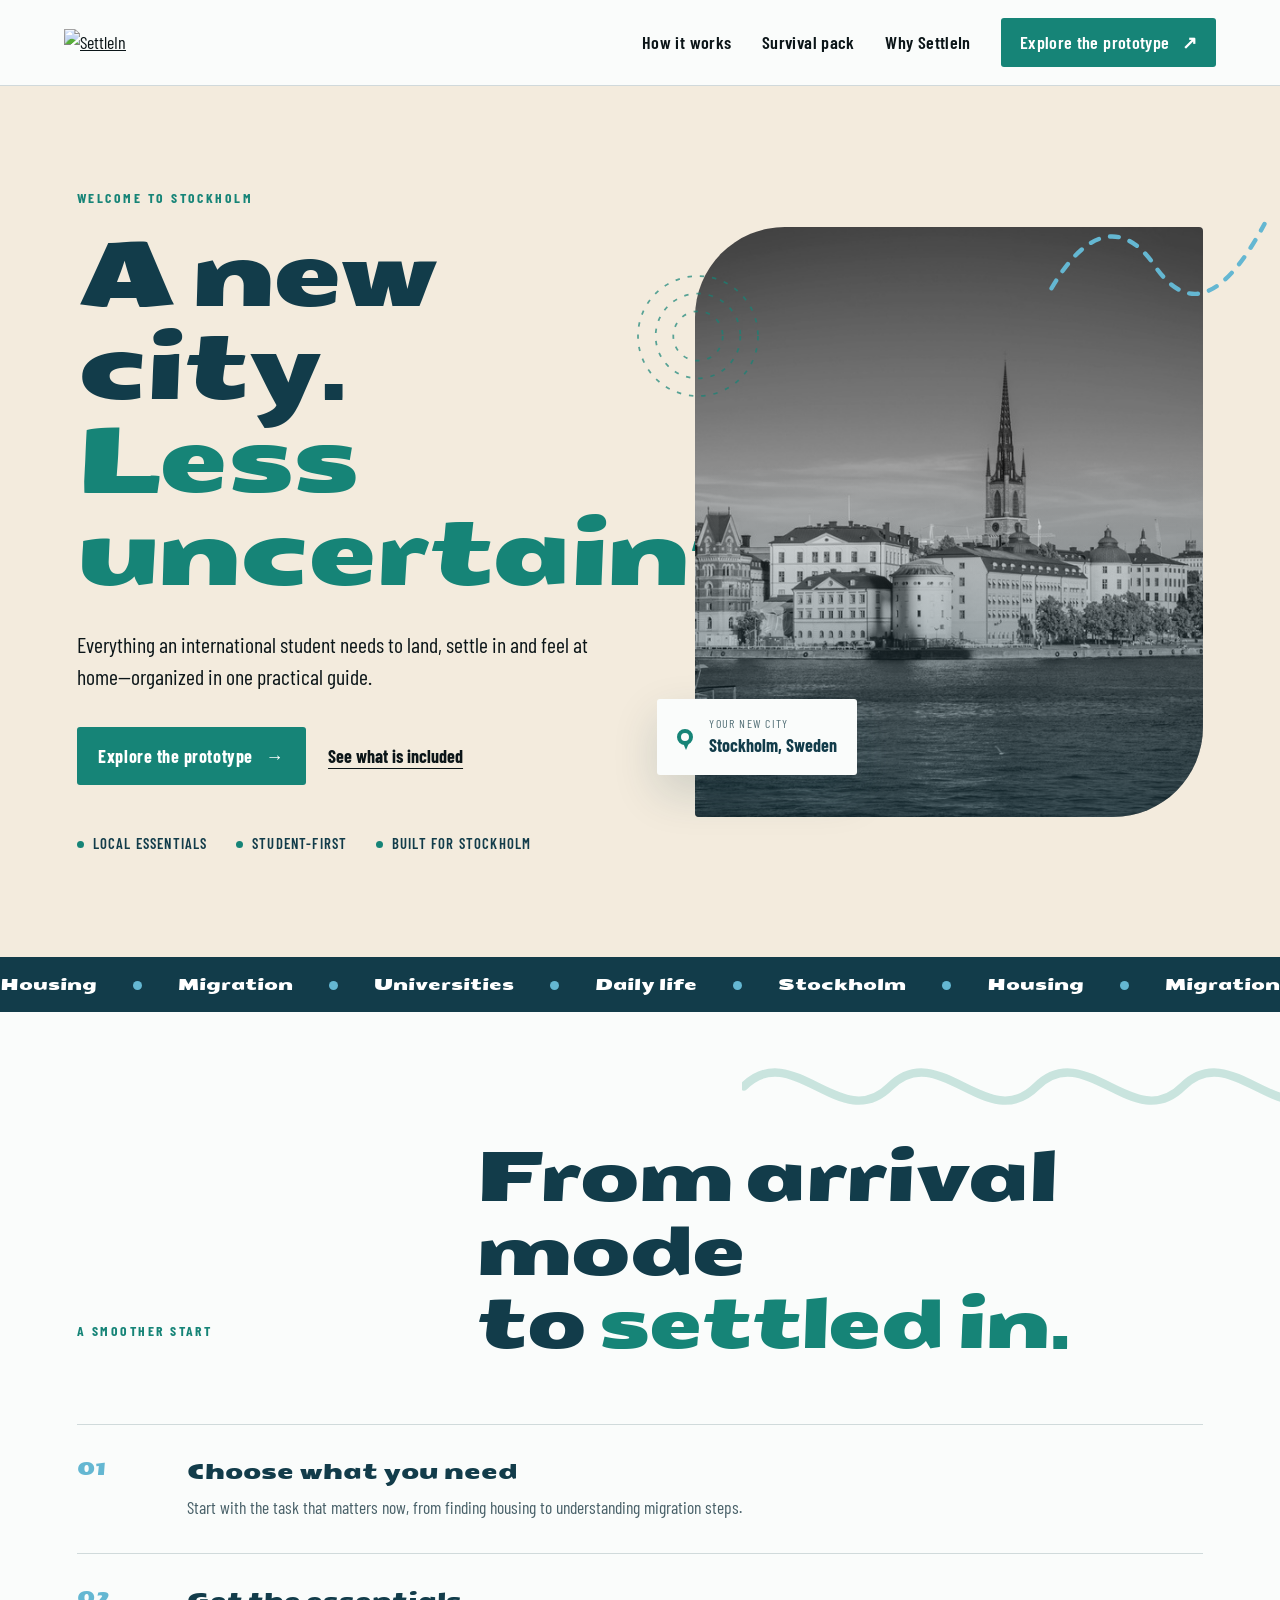
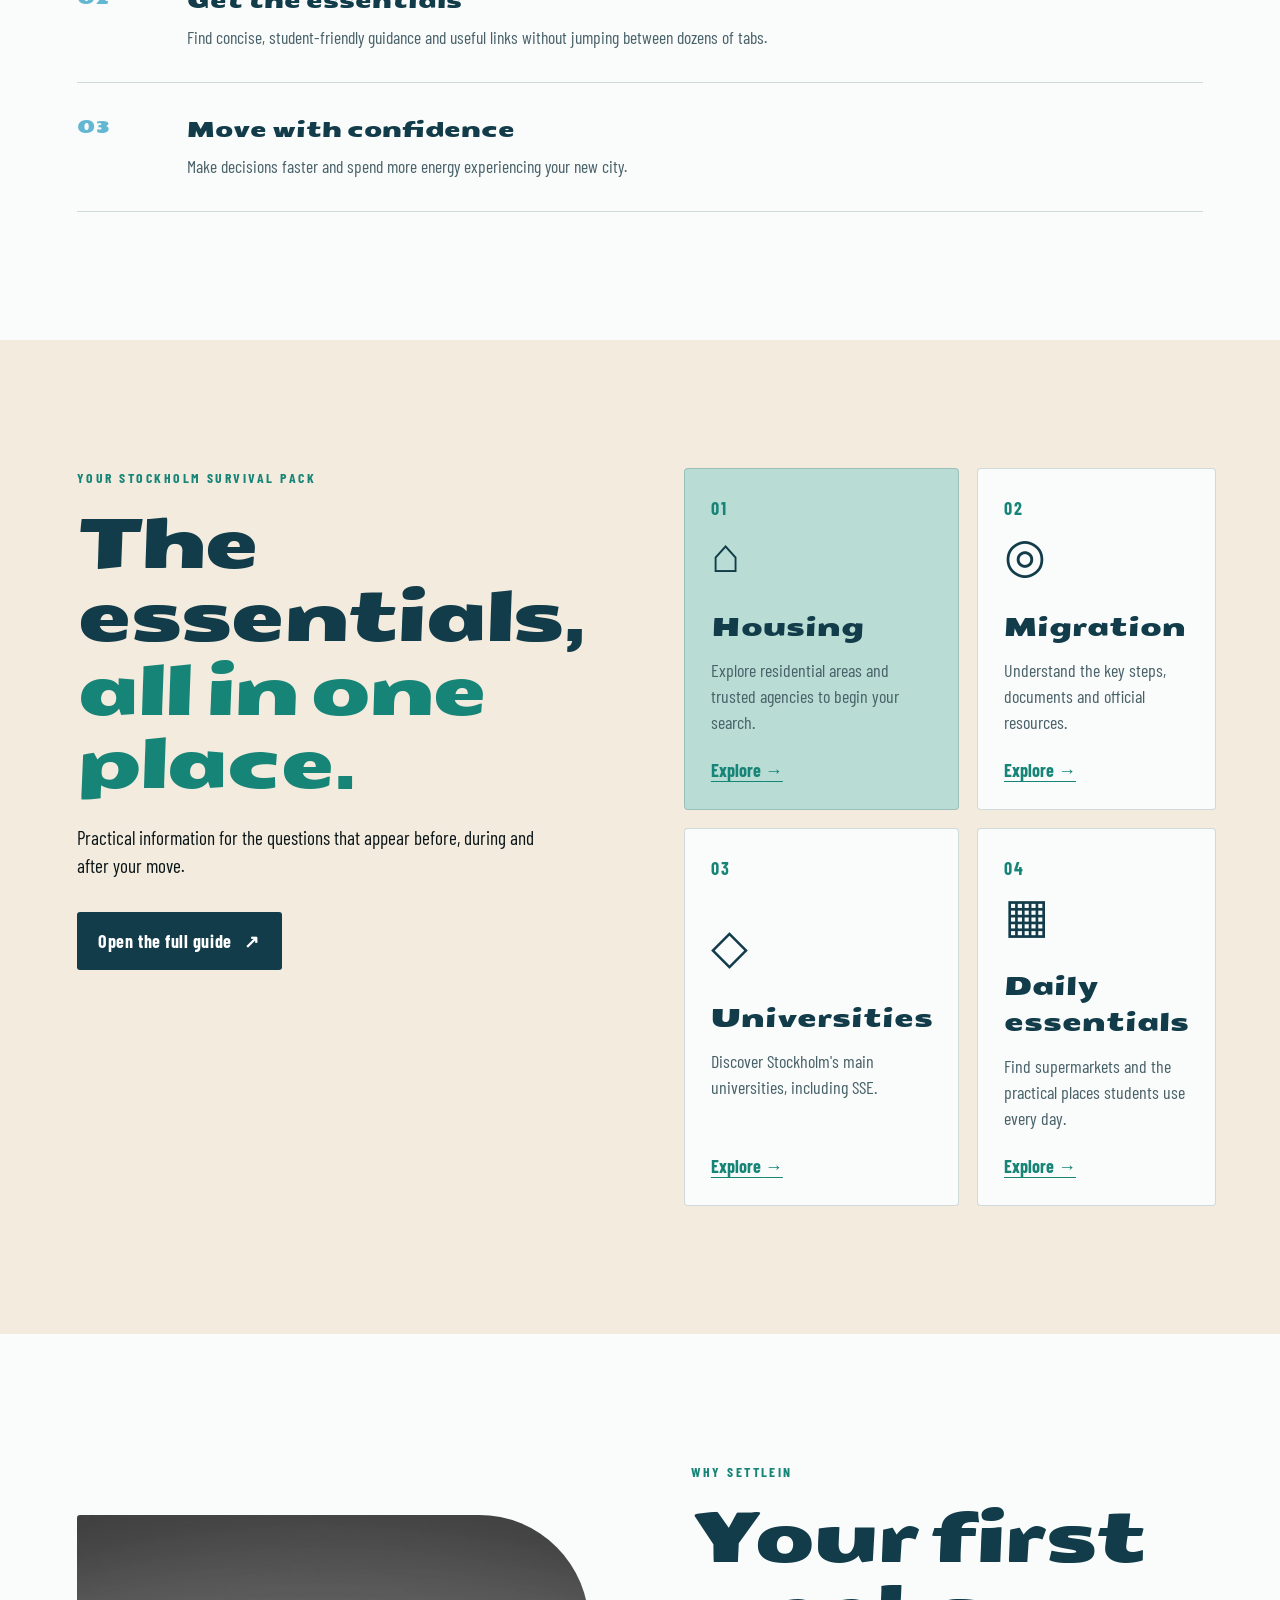
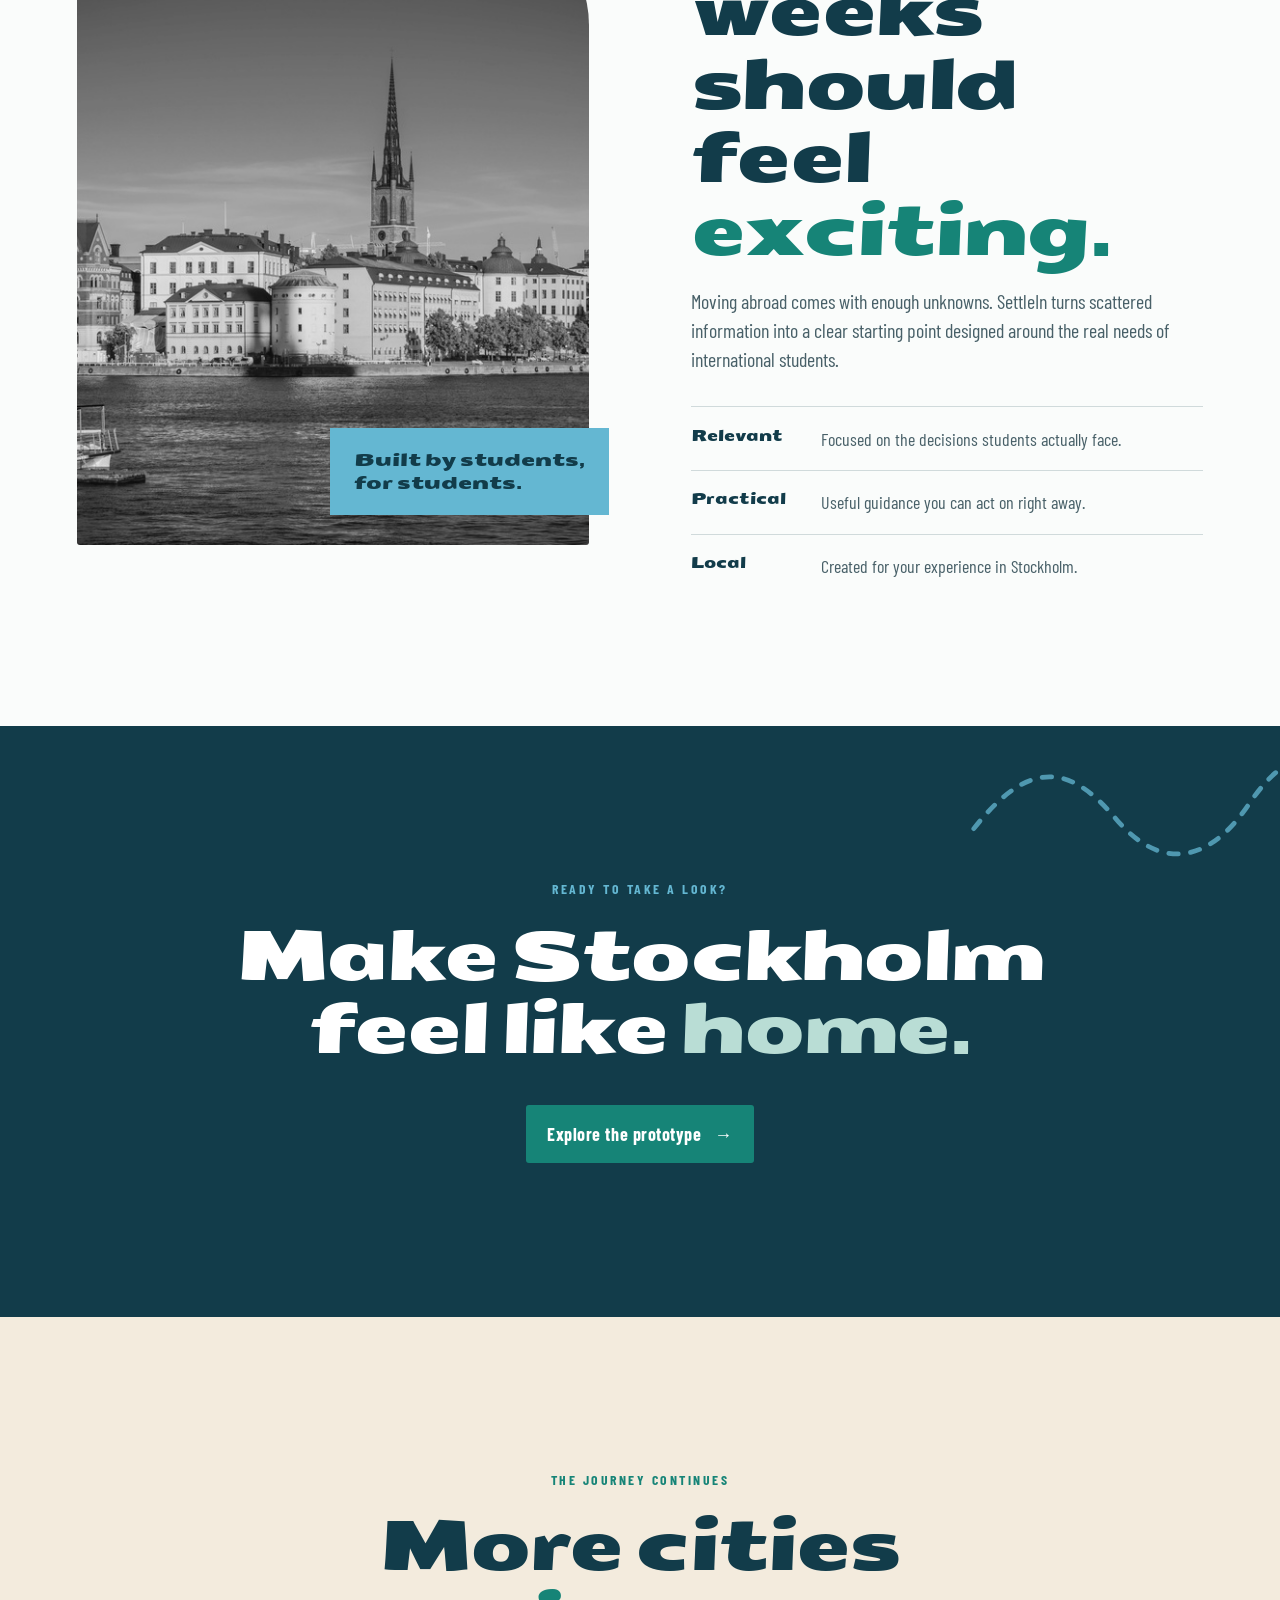
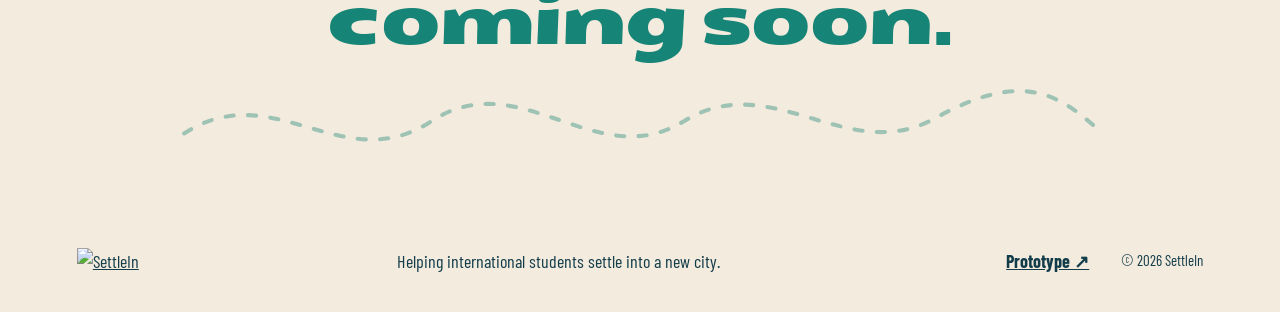
==== commit 2505b3a2: "Update index.html" ====
--- a/index.html
+++ b/index.html
@@ -14,7 +14,7 @@
   <a class="skip-link" href="#main">Skip to content</a>
   <header class="site-header" id="top">
     <a class="brand" href="#top" aria-label="SettleIn home">
-      <img src="assets/settlein-logo.png" alt="SettleIn">
+      <img src="assets/SettlIin - Brand Identity.svg" alt="SettleIn">
     </a>
     <button class="menu-toggle" aria-expanded="false" aria-controls="site-nav" aria-label="Open menu"><span></span><span></span></button>
     <nav id="site-nav" aria-label="Main navigation">
@@ -84,7 +84,7 @@
     </section>
   </main>
 
-  <footer><a class="brand brand-footer" href="#top"><img src="assets/settlein-logo.png" alt="SettleIn"></a><p>Helping international students settle into a new city.</p><a href="https://a01639016.github.io/SettleIn/prototype/">Prototype ↗</a><small>© 2026 SettleIn</small></footer>
+  <footer><a class="brand brand-footer" href="#top"><img src="assets/SettlIin - Brand Identity.svg" alt="SettleIn"></a><p>Helping international students settle into a new city.</p><a href="https://a01639016.github.io/SettleIn/prototype/">Prototype ↗</a><small>© 2026 SettleIn</small></footer>
   <script src="script.js"></script>
 </body>
 </html>
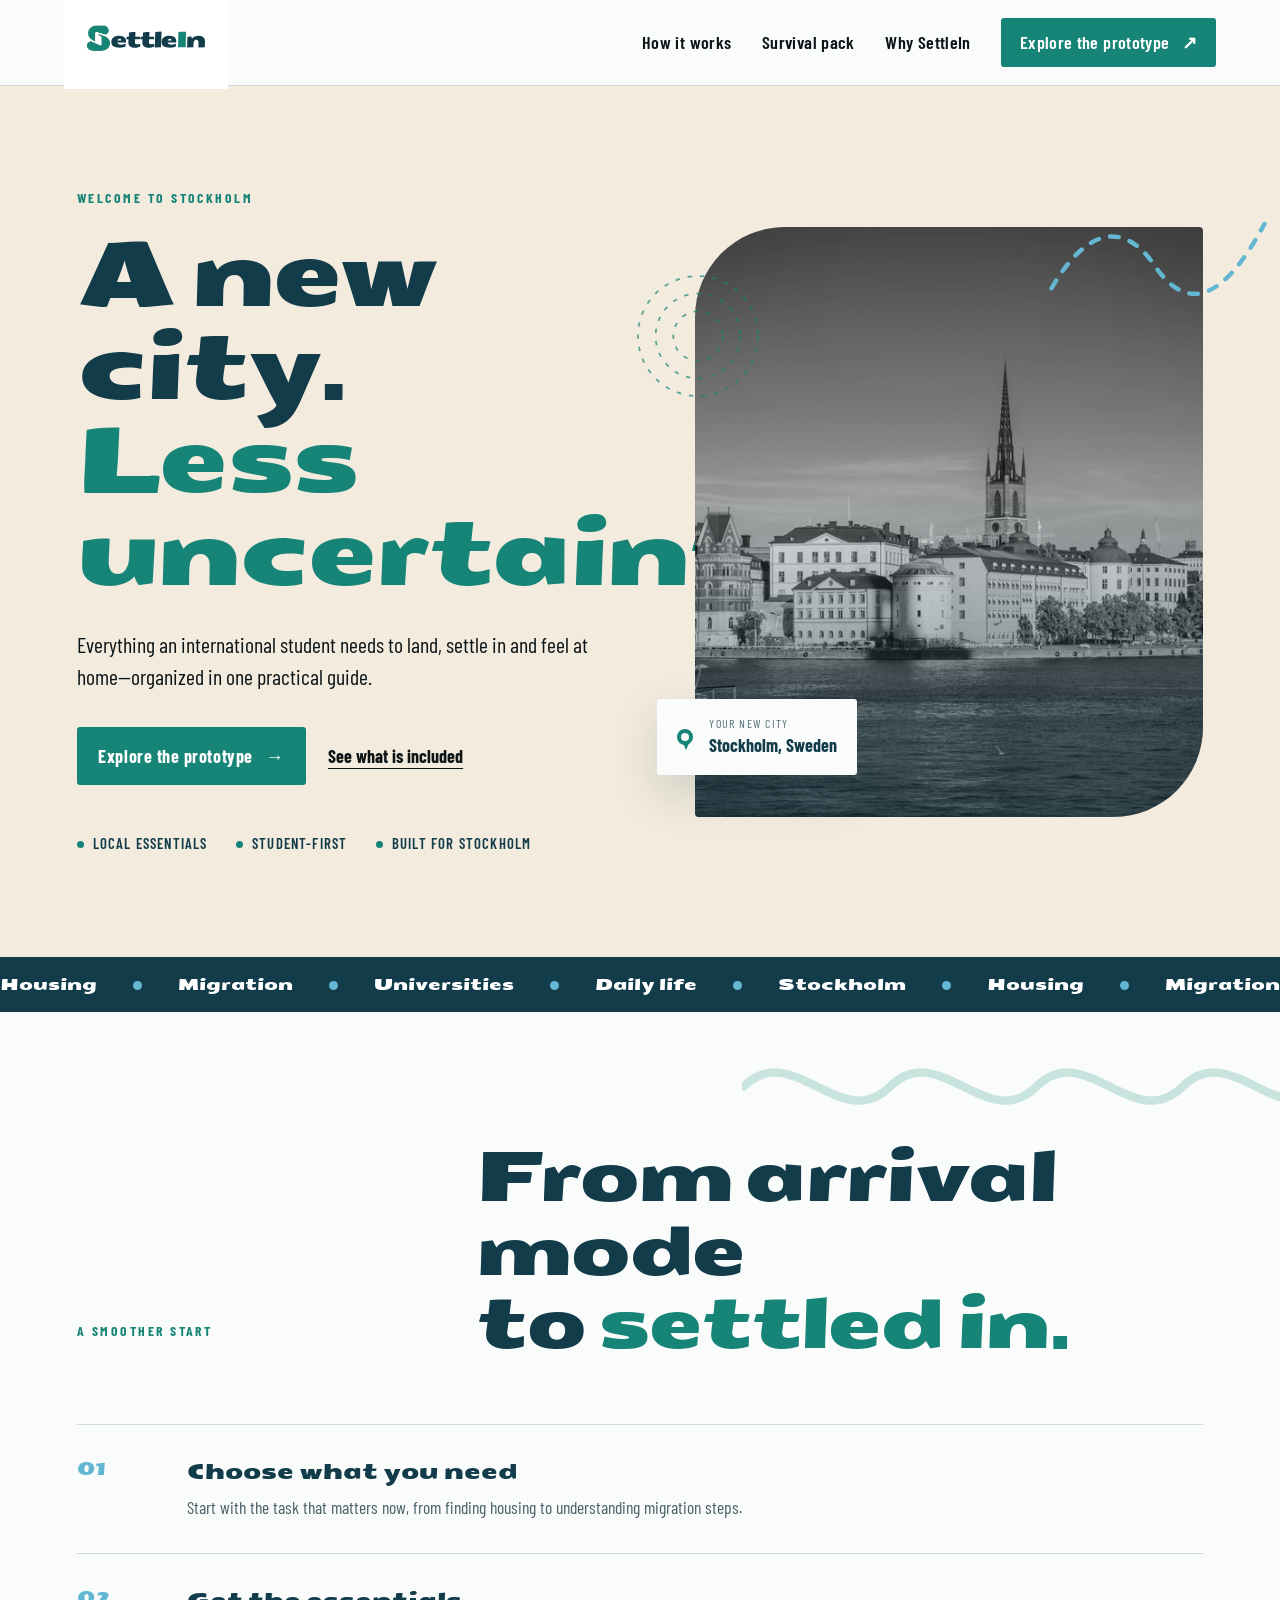
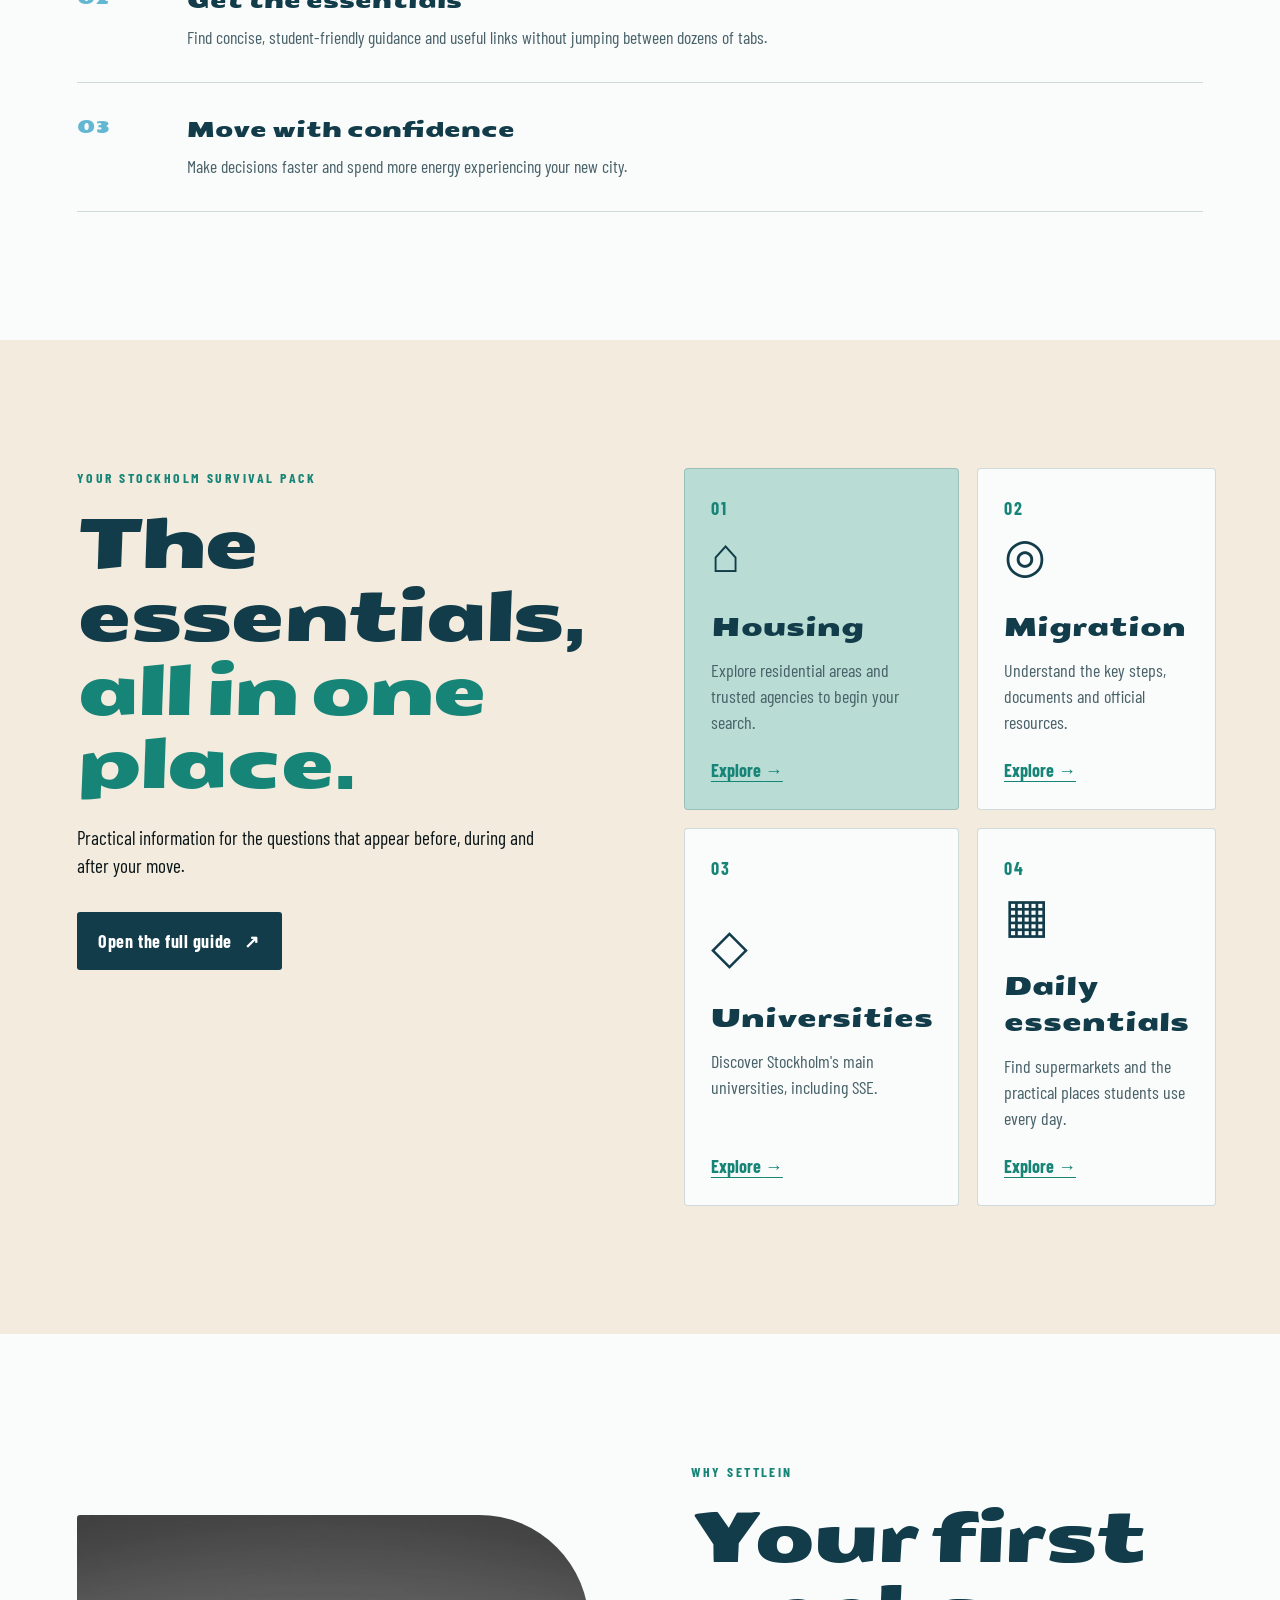
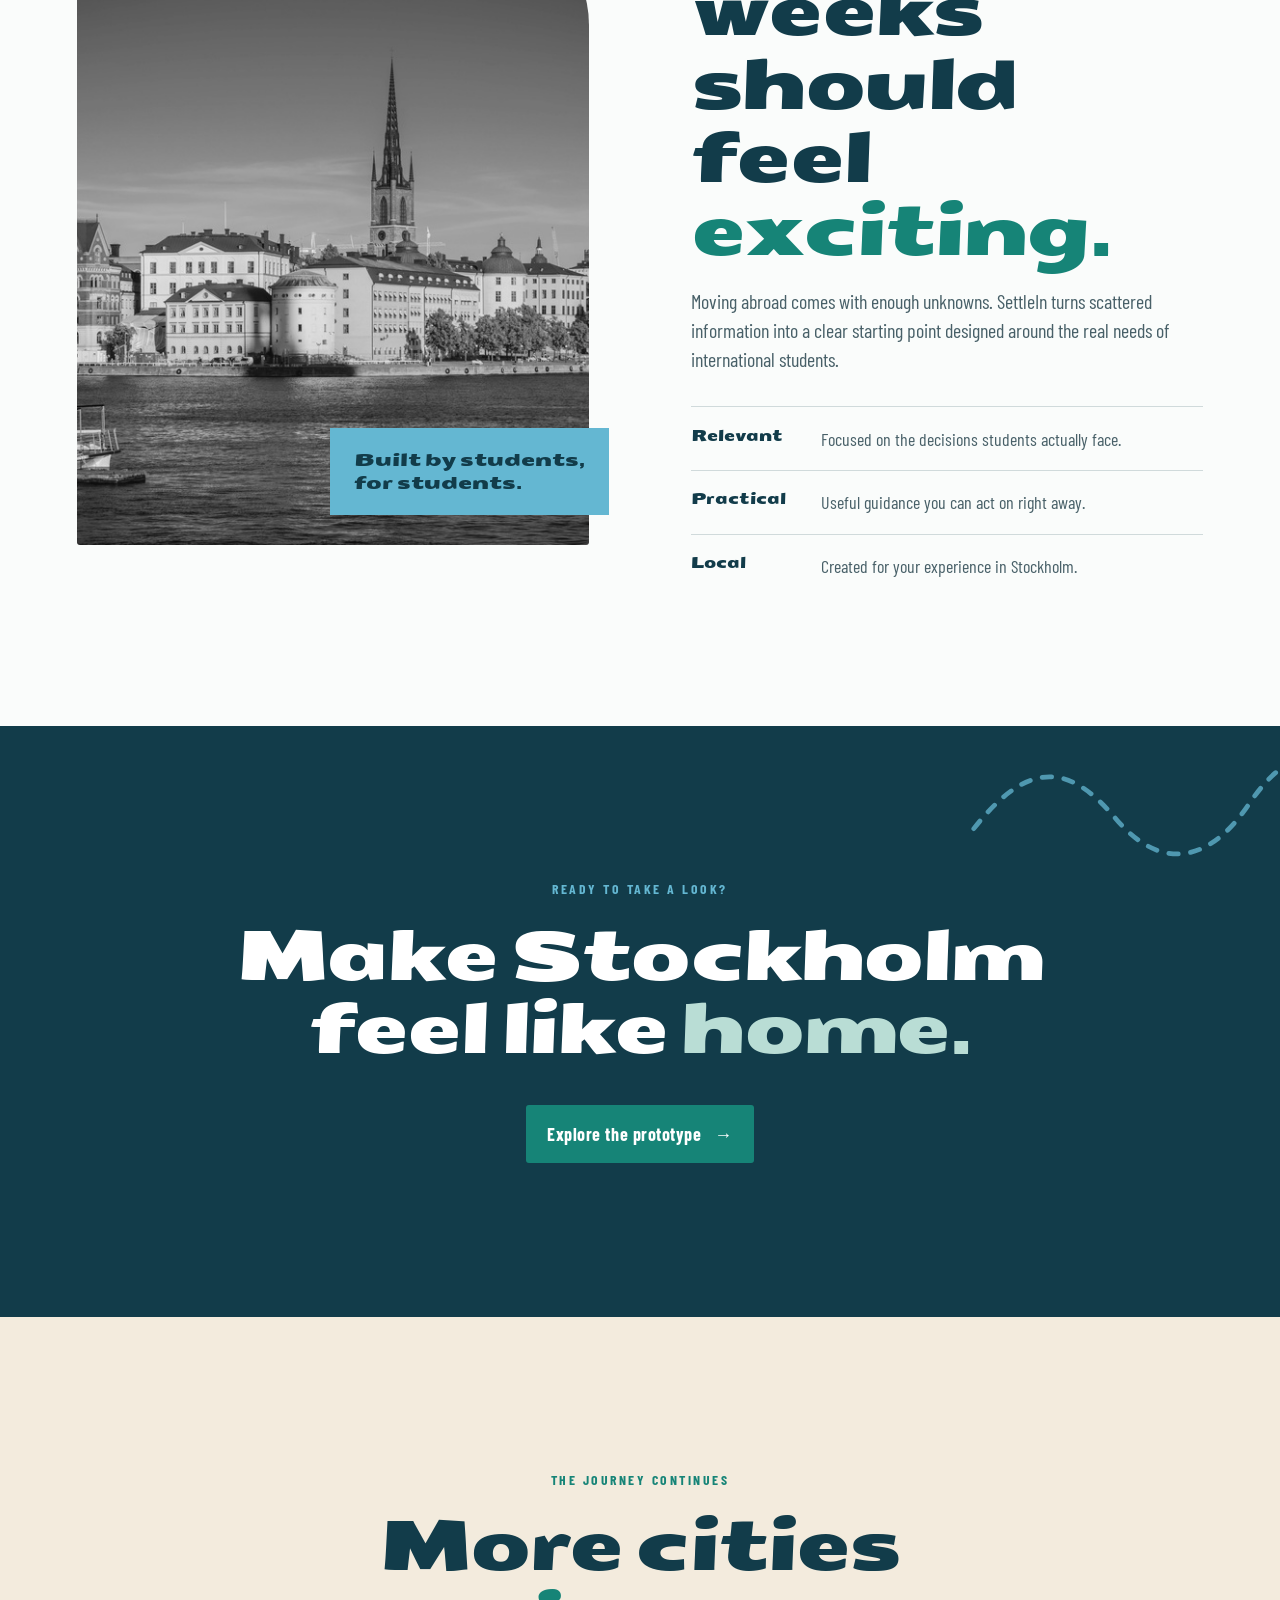
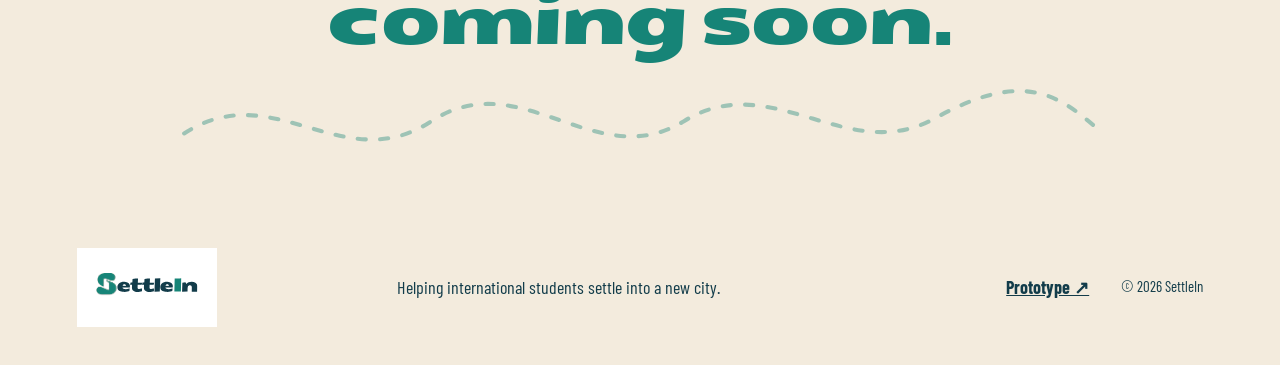
==== commit 55752347: "Update index.html" ====
--- a/index.html
+++ b/index.html
@@ -14,7 +14,7 @@
   <a class="skip-link" href="#main">Skip to content</a>
   <header class="site-header" id="top">
     <a class="brand" href="#top" aria-label="SettleIn home">
-      <img src="assets/SettlIin - Brand Identity.svg" alt="SettleIn">
+     <img src="assets/SettleIn - Brand Identity.svg" alt="SettleIn">
     </a>
     <button class="menu-toggle" aria-expanded="false" aria-controls="site-nav" aria-label="Open menu"><span></span><span></span></button>
     <nav id="site-nav" aria-label="Main navigation">
@@ -84,7 +84,7 @@
     </section>
   </main>
 
-  <footer><a class="brand brand-footer" href="#top"><img src="assets/SettlIin - Brand Identity.svg" alt="SettleIn"></a><p>Helping international students settle into a new city.</p><a href="https://a01639016.github.io/SettleIn/prototype/">Prototype ↗</a><small>© 2026 SettleIn</small></footer>
+  <footer><a class="brand brand-footer" href="#top"><img src="assets/SettleIn - Brand Identity.svg" alt="SettleIn"></a><p>Helping international students settle into a new city.</p><a href="https://a01639016.github.io/SettleIn/prototype/">Prototype ↗</a><small>© 2026 SettleIn</small></footer>
   <script src="script.js"></script>
 </body>
 </html>
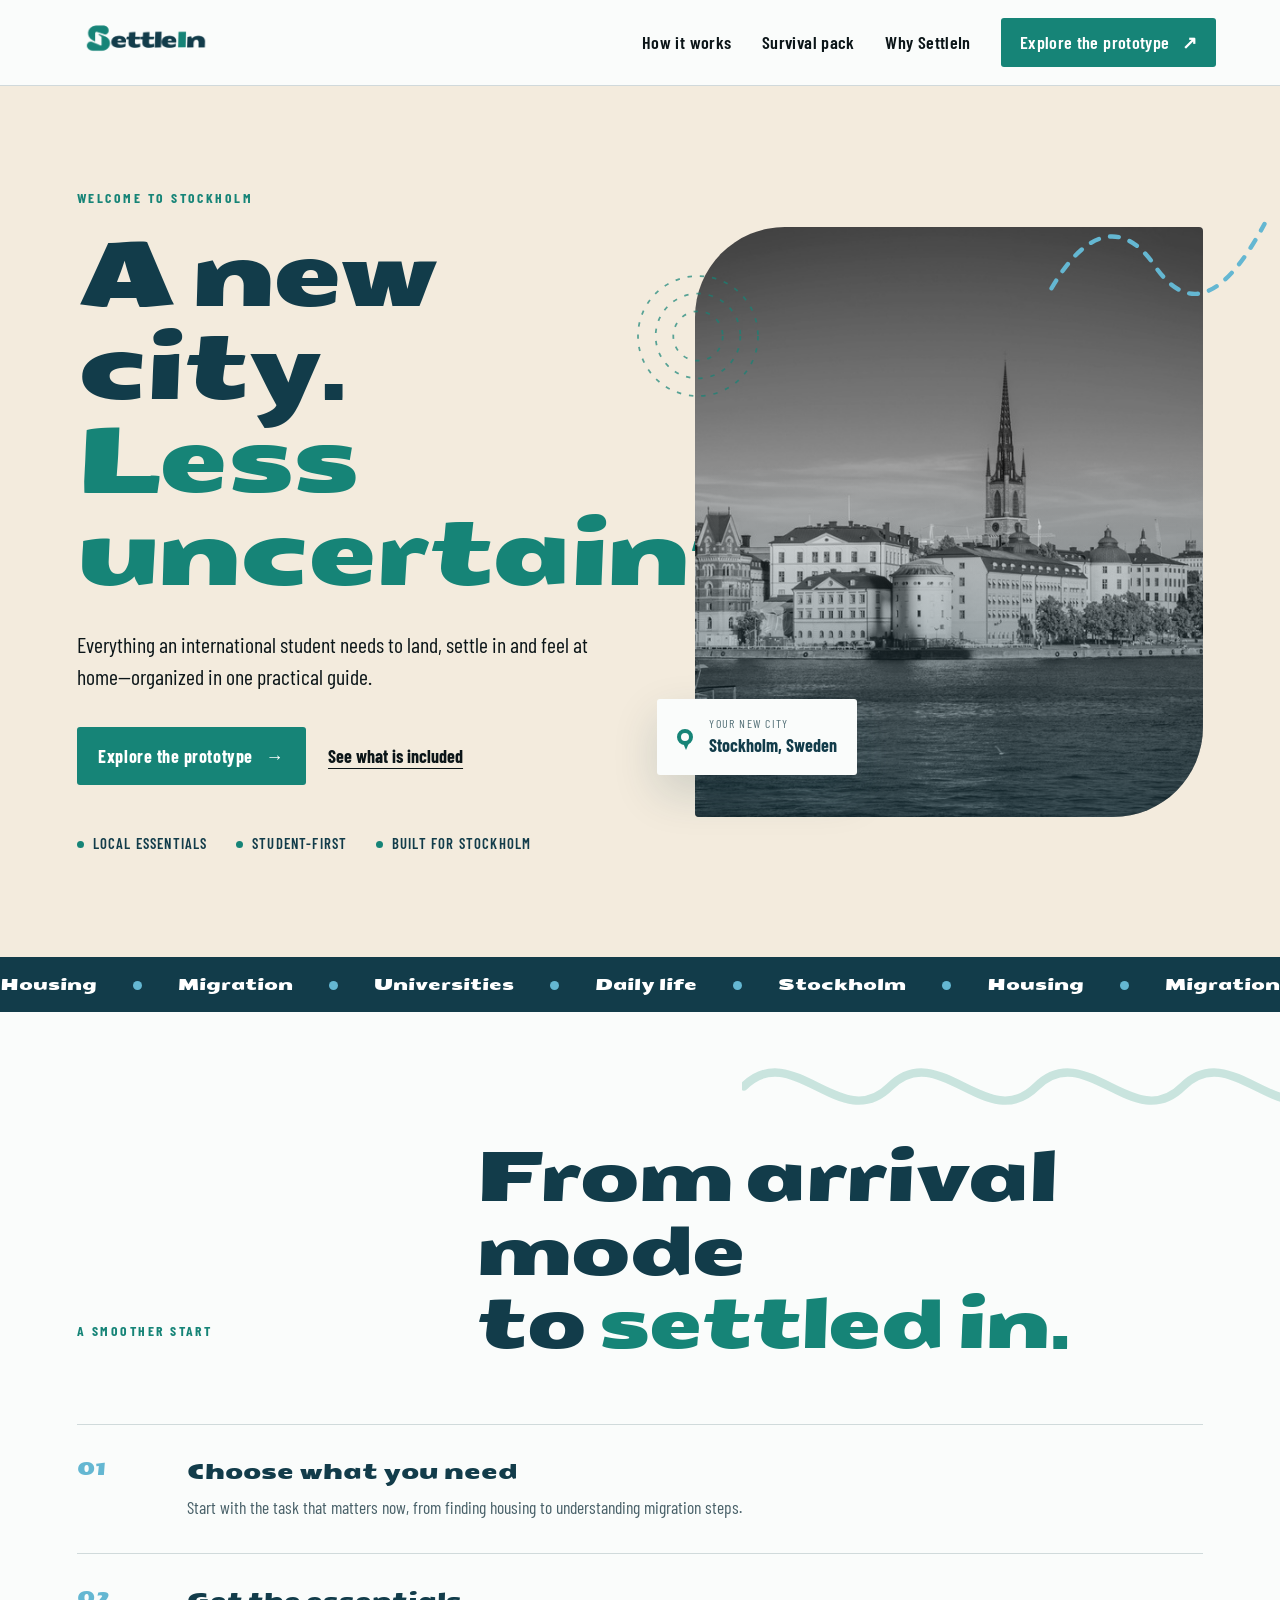
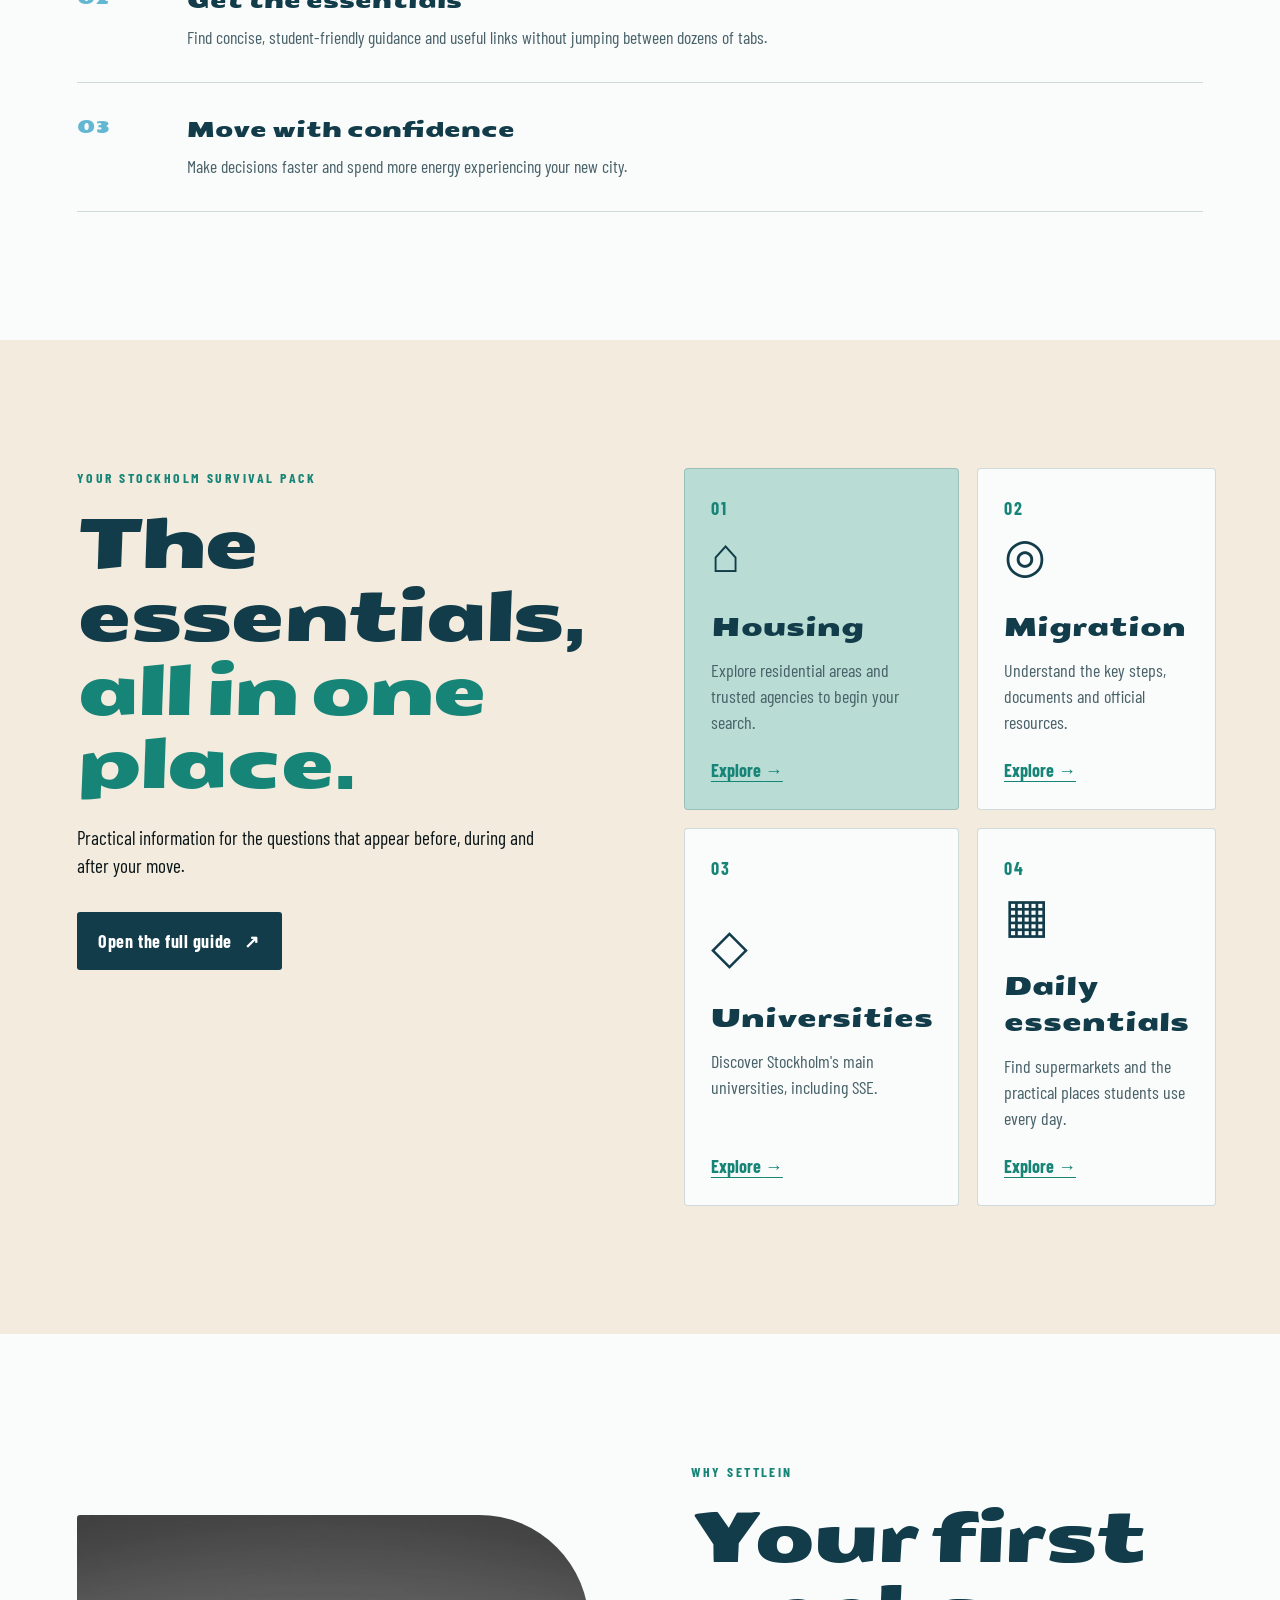
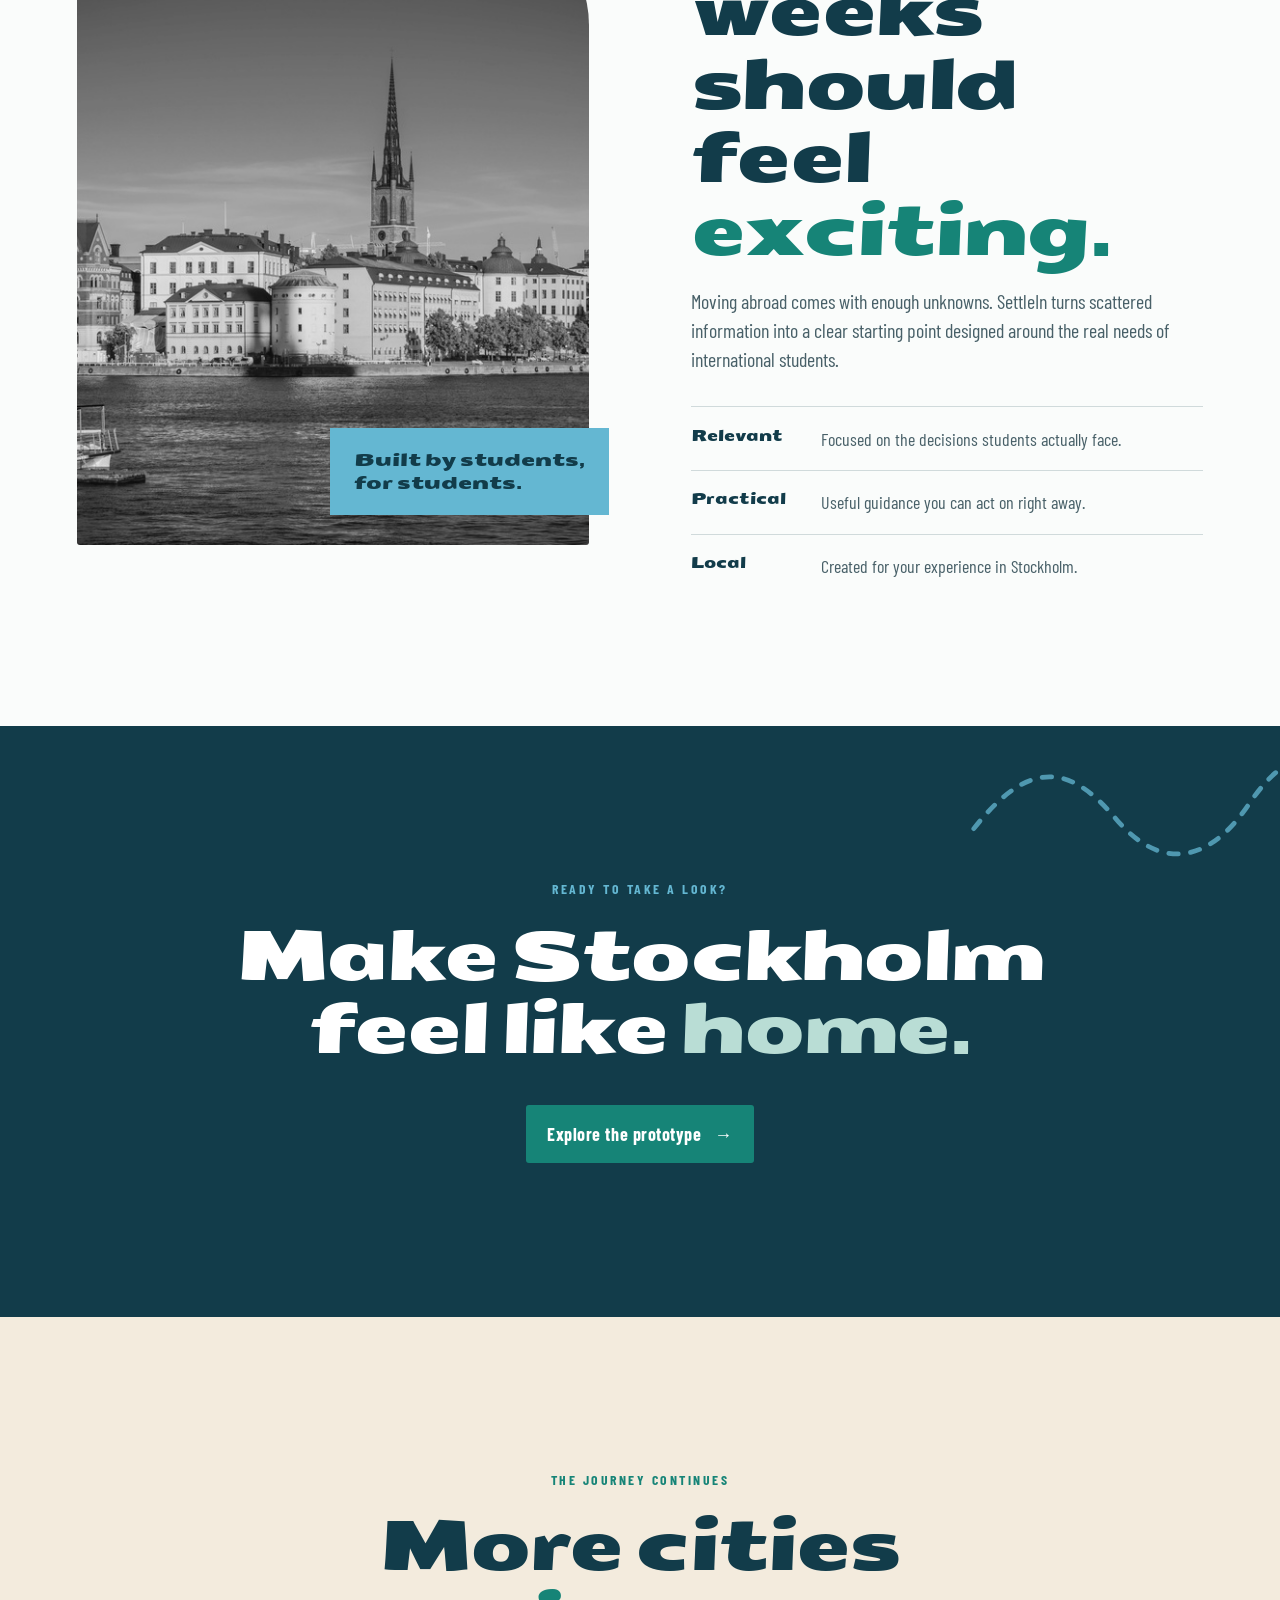
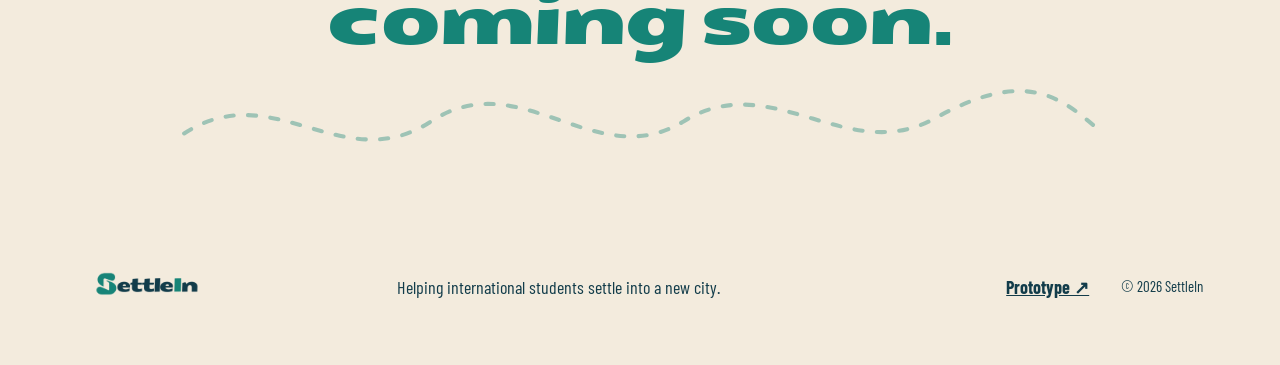
==== commit 88e88cf8: "Update index.html" ====
--- a/index.html
+++ b/index.html
@@ -14,7 +14,7 @@
   <a class="skip-link" href="#main">Skip to content</a>
   <header class="site-header" id="top">
     <a class="brand" href="#top" aria-label="SettleIn home">
-     <img src="assets/SettleIn - Brand Identity.svg" alt="SettleIn">
+     <img src="assets/SettleIn Logo.png" alt="SettleIn">
     </a>
     <button class="menu-toggle" aria-expanded="false" aria-controls="site-nav" aria-label="Open menu"><span></span><span></span></button>
     <nav id="site-nav" aria-label="Main navigation">
@@ -84,7 +84,7 @@
     </section>
   </main>
 
-  <footer><a class="brand brand-footer" href="#top"><img src="assets/SettleIn - Brand Identity.svg" alt="SettleIn"></a><p>Helping international students settle into a new city.</p><a href="https://a01639016.github.io/SettleIn/prototype/">Prototype ↗</a><small>© 2026 SettleIn</small></footer>
+  <footer><a class="brand brand-footer" href="#top"><img src="assets/SettleIn Logo.png" alt="SettleIn"></a><p>Helping international students settle into a new city.</p><a href="https://a01639016.github.io/SettleIn/prototype/">Prototype ↗</a><small>© 2026 SettleIn</small></footer>
   <script src="script.js"></script>
 </body>
 </html>
